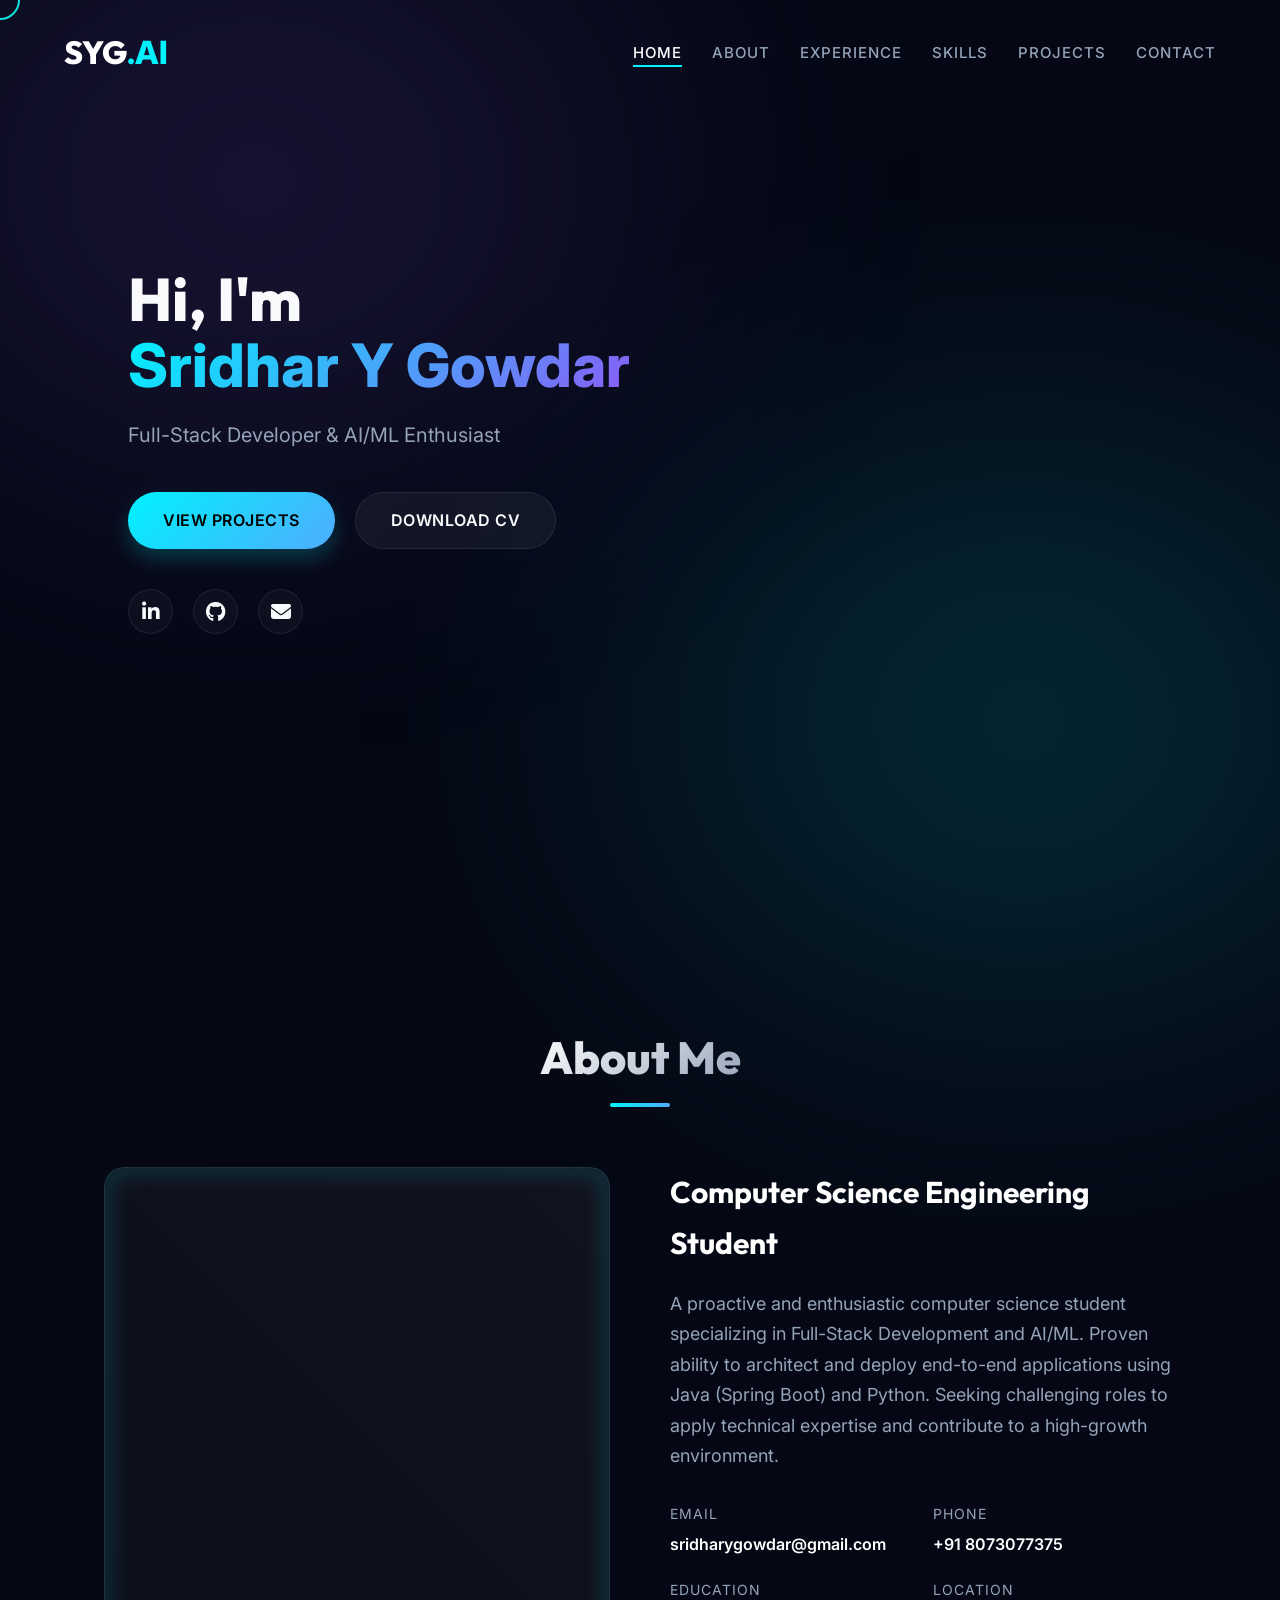
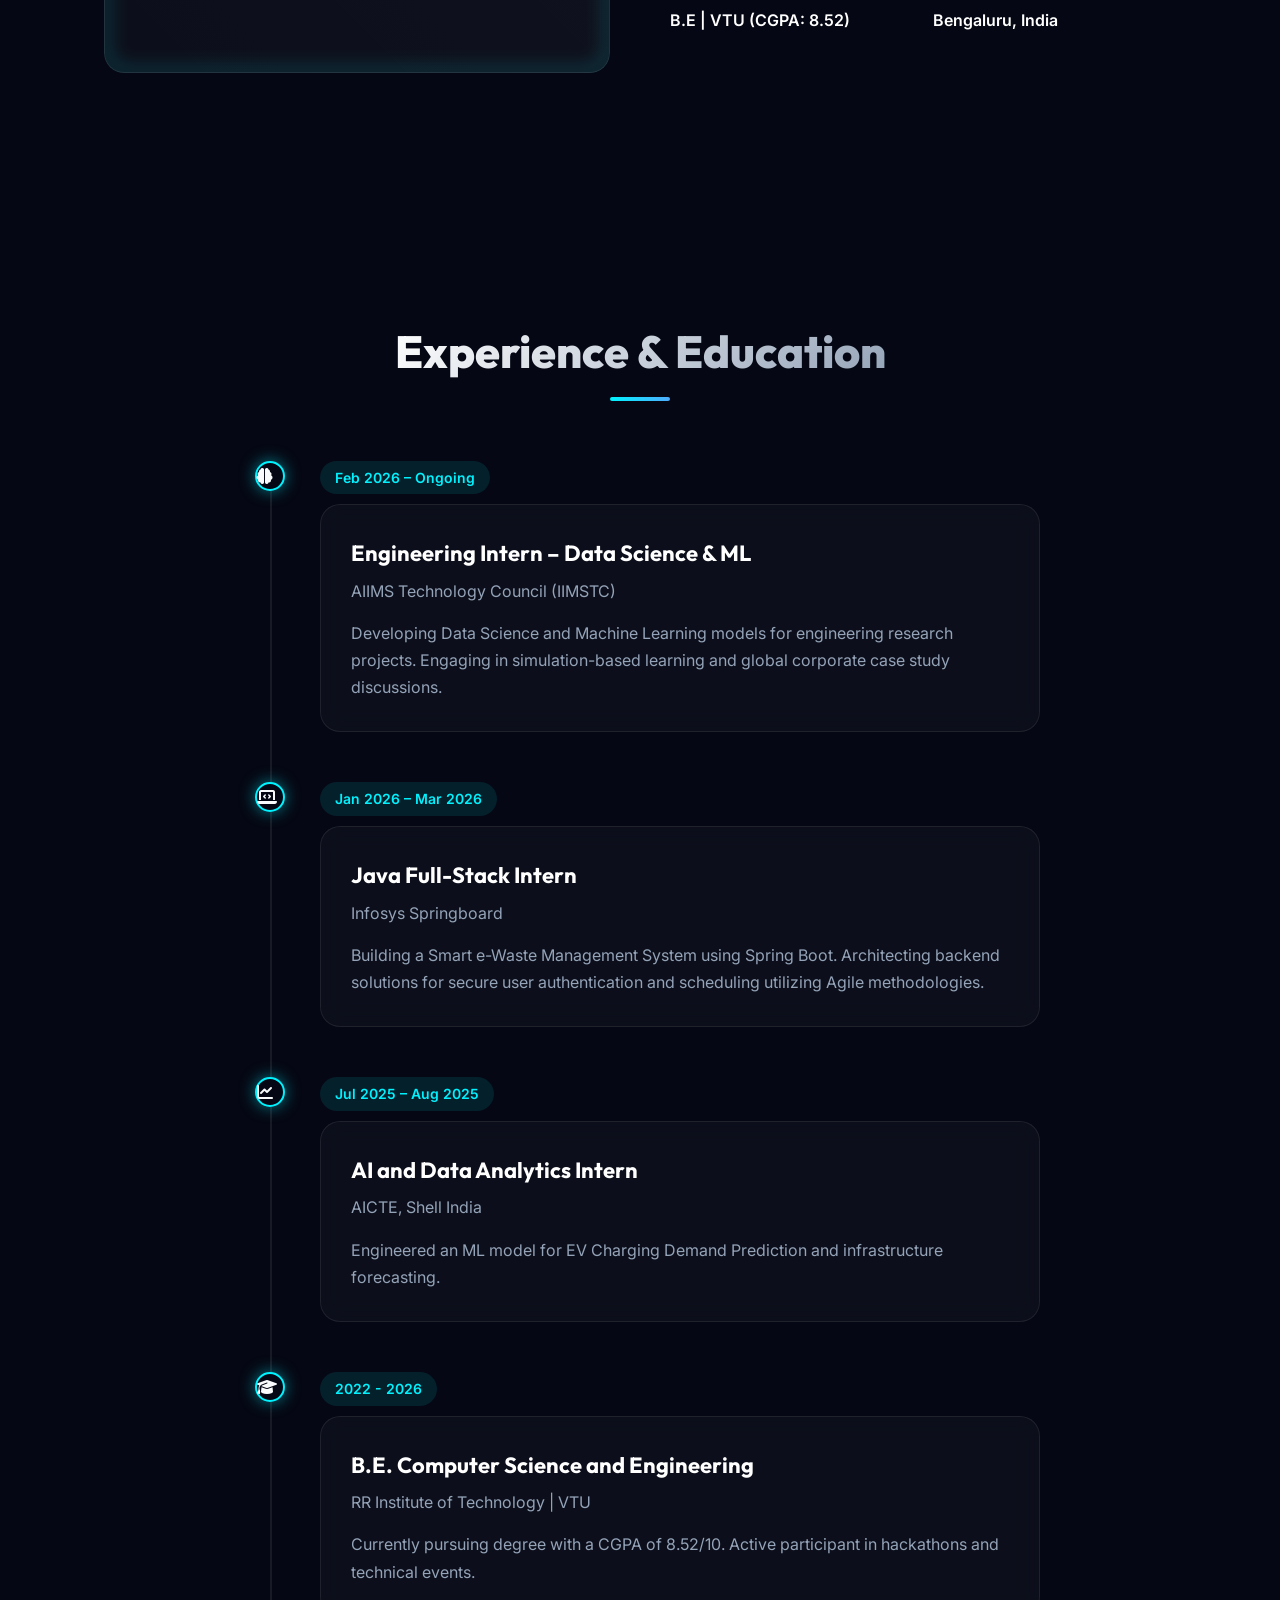
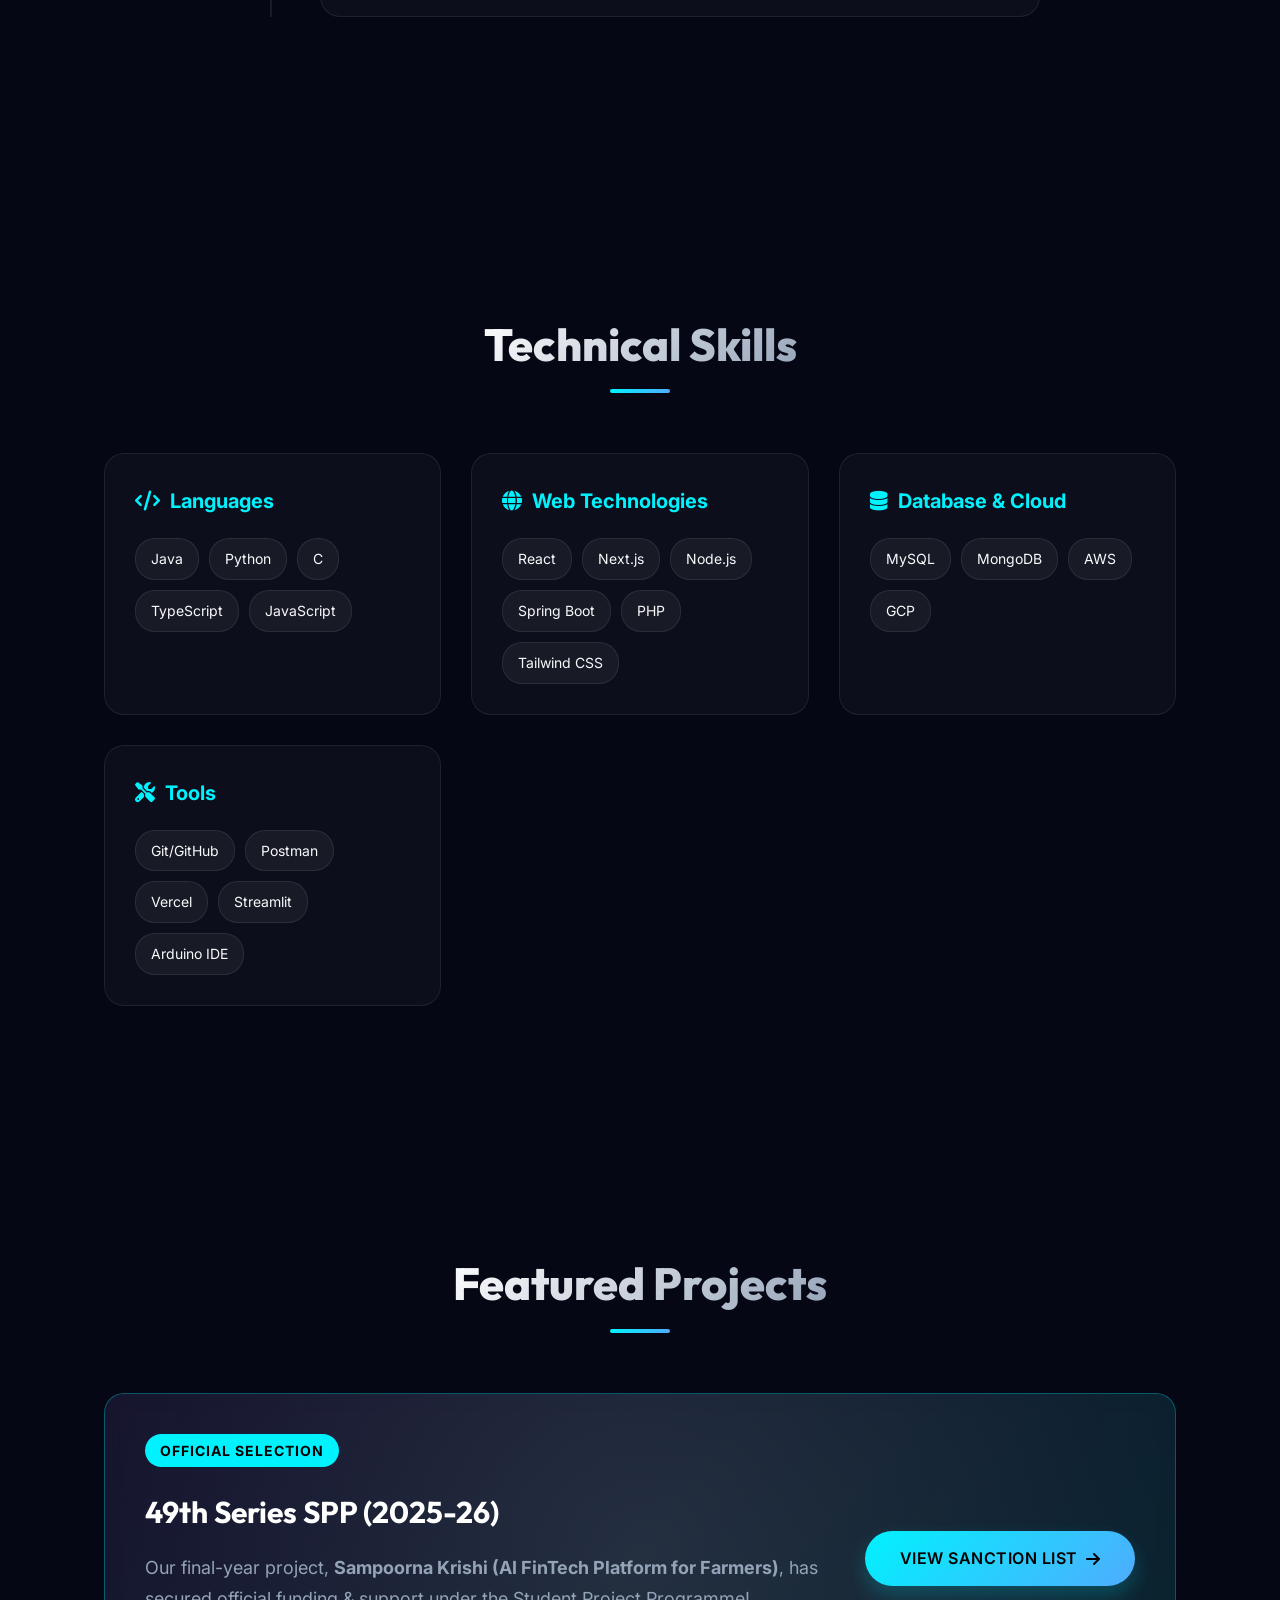
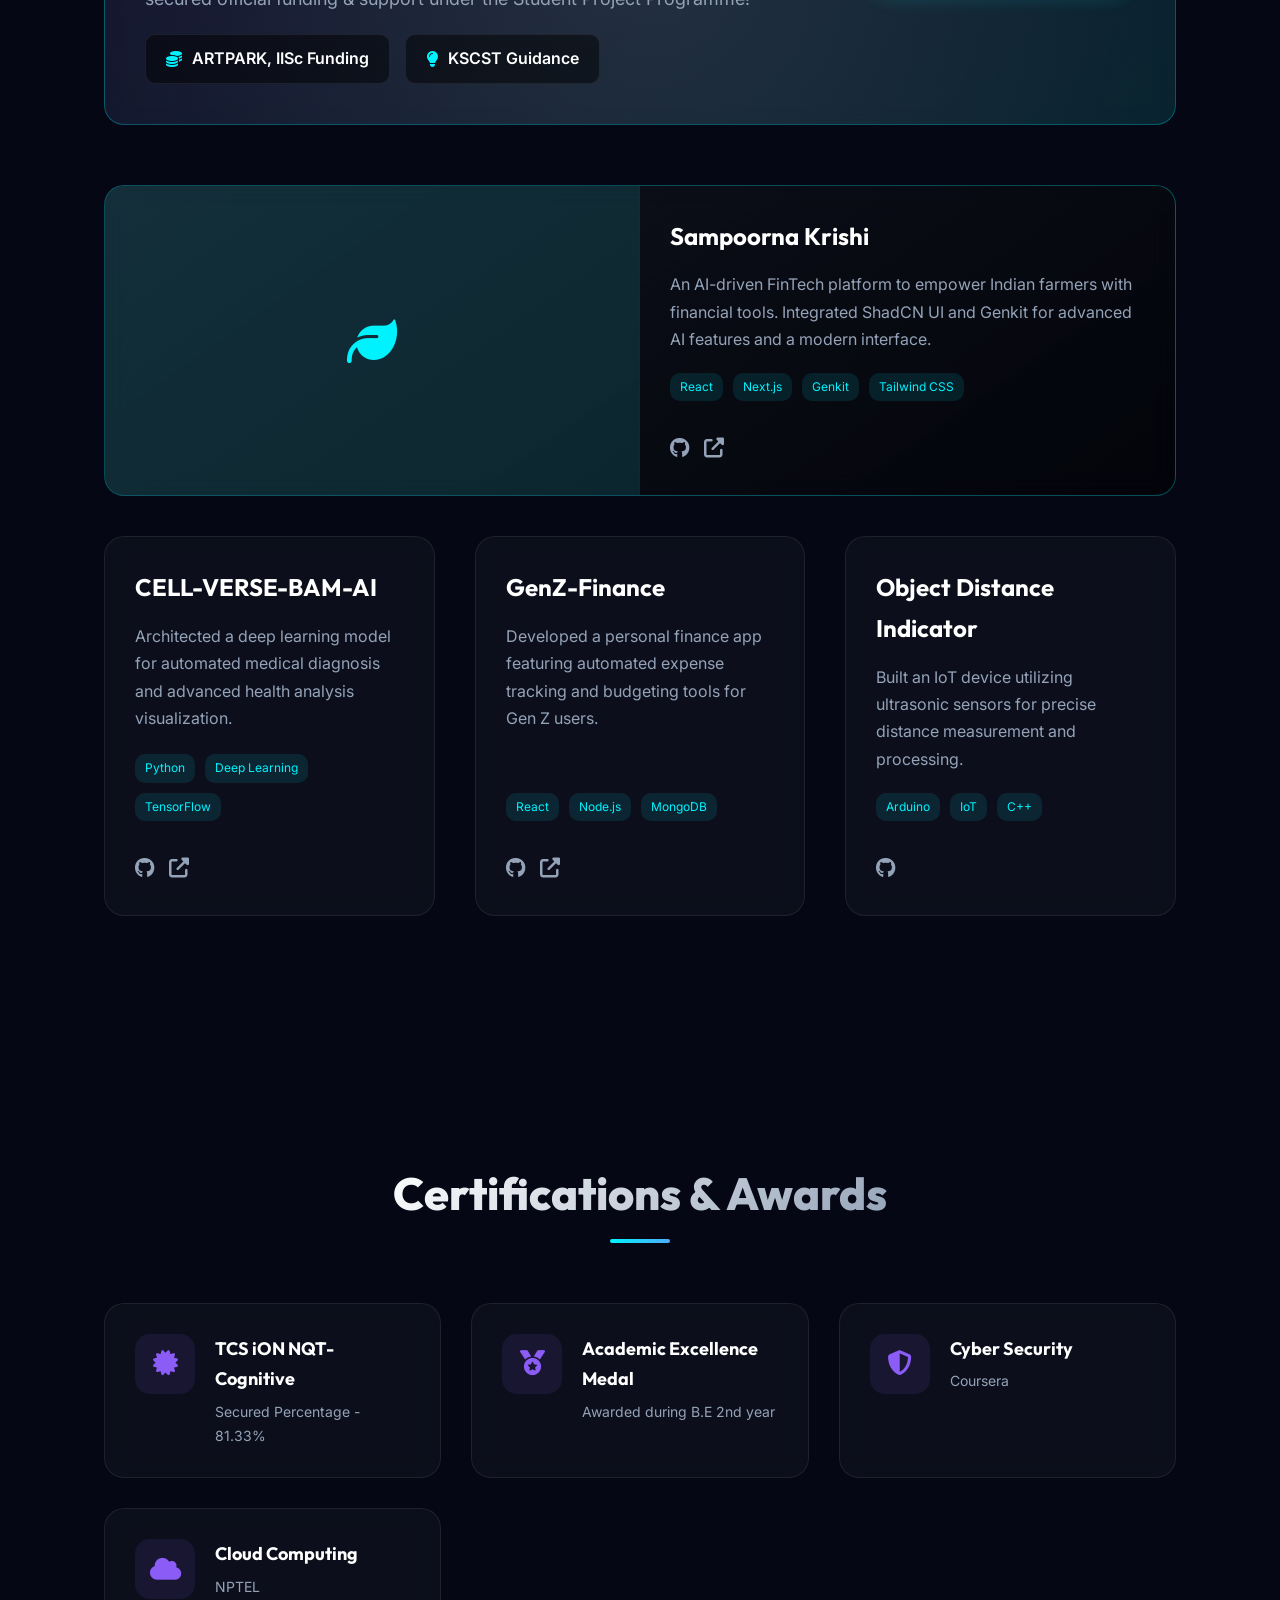
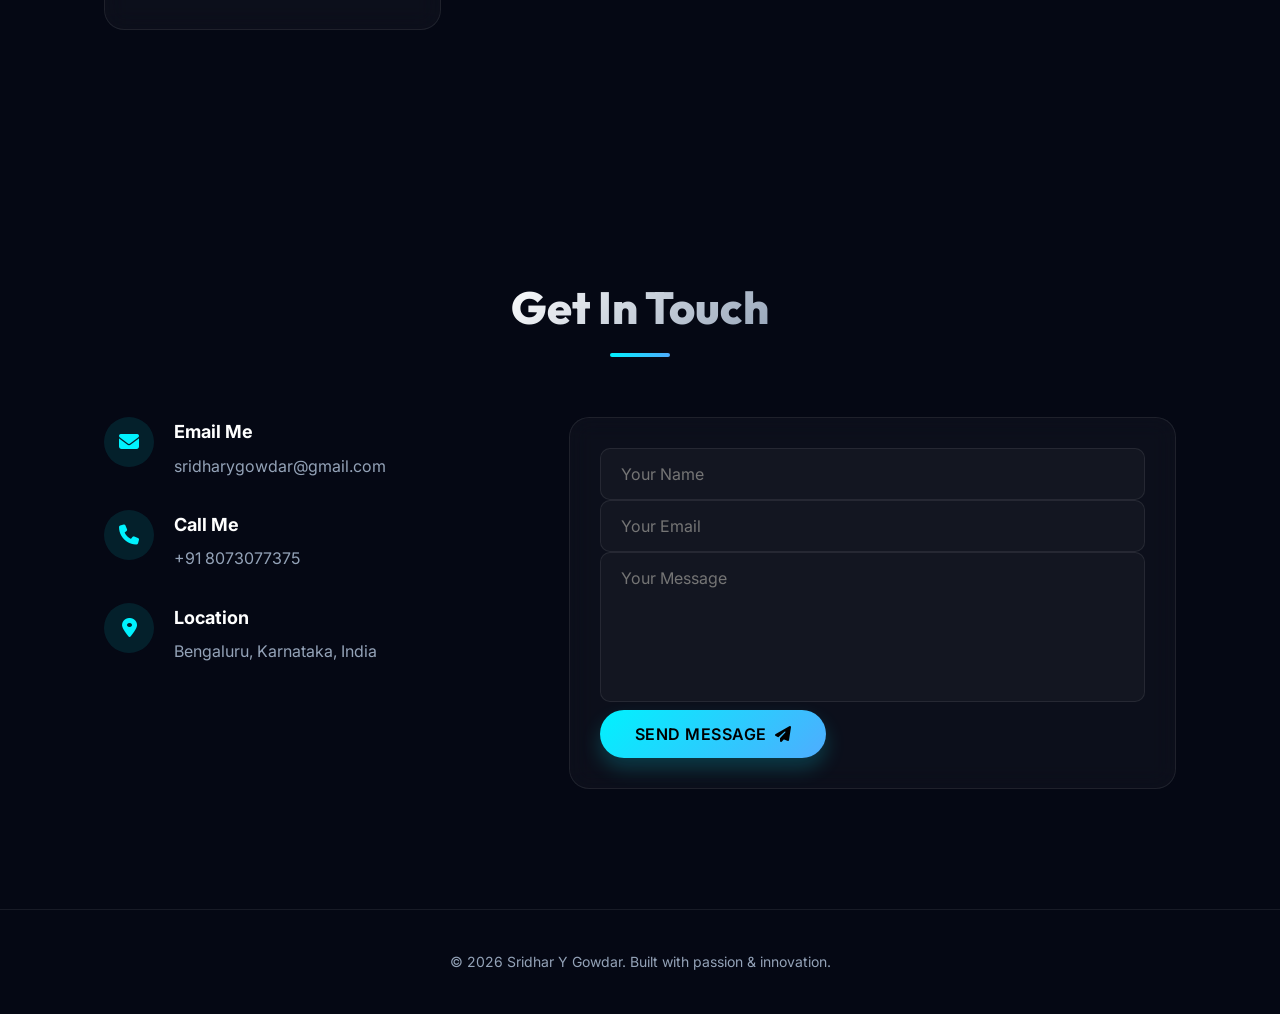
==== index.html @ 1796c084 "feat: complete UI revamp with dark mode and SPP highlights" ====
<!DOCTYPE html>
<html lang="en">
<head>
    <meta charset="UTF-8">
    <meta name="viewport" content="width=device-width, initial-scale=1.0">
    <title>Sridhar Y Gowdar | Portfolio</title>
    <!-- Font Awesome -->
    <link rel="stylesheet" href="https://cdnjs.cloudflare.com/ajax/libs/font-awesome/6.4.0/css/all.min.css">
    <!-- Custom CSS -->
    <link rel="stylesheet" href="css/style.css">
</head>
<body>
    <div class="cursor-follower"></div>

    <!-- Header -->
    <header>
        <div class="logo">
            <h1>SYG<span>.AI</span></h1>
        </div>
        <nav>
            <ul>
                <li><a href="#home" class="active">Home</a></li>
                <li><a href="#about">About</a></li>
                <li><a href="#experience">Experience</a></li>
                <li><a href="#skills">Skills</a></li>
                <li><a href="#projects">Projects</a></li>
                <li><a href="#contact">Contact</a></li>
            </ul>
        </nav>
        <div class="menu-toggle">
            <i class="fas fa-bars"></i>
        </div>
    </header>

    <!-- Hero Section -->
    <section id="home" class="hero">
        <div class="hero-content reveal">
            <h1>Hi, I'm <br><span>Sridhar Y Gowdar</span></h1>
            <p>Full-Stack Developer & AI/ML Enthusiast</p>
            <div class="hero-buttons">
                <a href="#projects" class="btn primary">View Projects</a>
                <a href="SDE.pdf" download class="btn secondary">Download CV</a>
            </div>
            <div class="social-icons">
                <a href="https://www.linkedin.com/in/sridhar-y-gowdar-66a74a276" target="_blank"><i class="fab fa-linkedin-in"></i></a>
                <a href="https://github.com/sridhar-y-g" target="_blank"><i class="fab fa-github"></i></a>
                <a href="mailto:sridharygowdar@gmail.com"><i class="fas fa-envelope"></i></a>
            </div>
        </div>
    </section>

    <!-- About Section -->
    <section id="about" class="about">
        <div class="container">
            <div class="section-header reveal">
                <h2>About Me</h2>
            </div>
            <div class="about-grid reveal">
                <div class="about-img-wrap">
                    <div class="about-img-placeholder"></div>
                </div>
                <div class="about-info">
                    <h3>Computer Science Engineering Student</h3>
                    <p>A proactive and enthusiastic computer science student specializing in Full-Stack Development and AI/ML. Proven ability to architect and deploy end-to-end applications using Java (Spring Boot) and Python. Seeking challenging roles to apply technical expertise and contribute to a high-growth environment.</p>
                    
                    <div class="info-list">
                        <div class="info-item">
                            <span>Email</span>
                            <span>sridharygowdar@gmail.com</span>
                        </div>
                        <div class="info-item">
                            <span>Phone</span>
                            <span>+91 8073077375</span>
                        </div>
                        <div class="info-item">
                            <span>Education</span>
                            <span>B.E | VTU (CGPA: 8.52)</span>
                        </div>
                        <div class="info-item">
                            <span>Location</span>
                            <span>Bengaluru, India</span>
                        </div>
                    </div>
                </div>
            </div>
        </div>
    </section>

    <!-- Experience & Education -->
    <section id="experience" class="bg-alt">
        <div class="container">
            <div class="section-header reveal">
                <h2>Experience & Education</h2>
            </div>
            
            <div class="timeline reveal">
                <!-- Experience 1 -->
                <div class="timeline-item">
                    <div class="timeline-icon"><i class="fas fa-brain"></i></div>
                    <span class="timeline-date">Feb 2026 – Ongoing</span>
                    <div class="timeline-content glass-card">
                        <h3>Engineering Intern – Data Science & ML</h3>
                        <h4>AIIMS Technology Council (IIMSTC)</h4>
                        <p>Developing Data Science and Machine Learning models for engineering research projects. Engaging in simulation-based learning and global corporate case study discussions.</p>
                    </div>
                </div>

                <!-- Experience 2 -->
                <div class="timeline-item">
                    <div class="timeline-icon"><i class="fas fa-laptop-code"></i></div>
                    <span class="timeline-date">Jan 2026 – Mar 2026</span>
                    <div class="timeline-content glass-card">
                        <h3>Java Full-Stack Intern</h3>
                        <h4>Infosys Springboard</h4>
                        <p>Building a Smart e-Waste Management System using Spring Boot. Architecting backend solutions for secure user authentication and scheduling utilizing Agile methodologies.</p>
                    </div>
                </div>

                <!-- Experience 3 -->
                <div class="timeline-item">
                    <div class="timeline-icon"><i class="fas fa-chart-line"></i></div>
                    <span class="timeline-date">Jul 2025 – Aug 2025</span>
                    <div class="timeline-content glass-card">
                        <h3>AI and Data Analytics Intern</h3>
                        <h4>AICTE, Shell India</h4>
                        <p>Engineered an ML model for EV Charging Demand Prediction and infrastructure forecasting.</p>
                    </div>
                </div>
                
                <!-- Education -->
                <div class="timeline-item">
                    <div class="timeline-icon"><i class="fas fa-graduation-cap"></i></div>
                    <span class="timeline-date">2022 - 2026</span>
                    <div class="timeline-content glass-card">
                        <h3>B.E. Computer Science and Engineering</h3>
                        <h4>RR Institute of Technology | VTU</h4>
                        <p>Currently pursuing degree with a CGPA of 8.52/10. Active participant in hackathons and technical events.</p>
                    </div>
                </div>
            </div>
        </div>
    </section>

    <!-- Skills Section -->
    <section id="skills">
        <div class="container">
            <div class="section-header reveal">
                <h2>Technical Skills</h2>
            </div>
            
            <div class="skills-grid reveal">
                <div class="skill-category-card glass-card">
                    <h3><i class="fas fa-code"></i> Languages</h3>
                    <div class="skill-tags">
                        <span class="skill-tag">Java</span>
                        <span class="skill-tag">Python</span>
                        <span class="skill-tag">C</span>
                        <span class="skill-tag">TypeScript</span>
                        <span class="skill-tag">JavaScript</span>
                    </div>
                </div>

                <div class="skill-category-card glass-card">
                    <h3><i class="fas fa-globe"></i> Web Technologies</h3>
                    <div class="skill-tags">
                        <span class="skill-tag">React</span>
                        <span class="skill-tag">Next.js</span>
                        <span class="skill-tag">Node.js</span>
                        <span class="skill-tag">Spring Boot</span>
                        <span class="skill-tag">PHP</span>
                        <span class="skill-tag">Tailwind CSS</span>
                    </div>
                </div>

                <div class="skill-category-card glass-card">
                    <h3><i class="fas fa-database"></i> Database & Cloud</h3>
                    <div class="skill-tags">
                        <span class="skill-tag">MySQL</span>
                        <span class="skill-tag">MongoDB</span>
                        <span class="skill-tag">AWS</span>
                        <span class="skill-tag">GCP</span>
                    </div>
                </div>

                <div class="skill-category-card glass-card">
                    <h3><i class="fas fa-tools"></i> Tools</h3>
                    <div class="skill-tags">
                        <span class="skill-tag">Git/GitHub</span>
                        <span class="skill-tag">Postman</span>
                        <span class="skill-tag">Vercel</span>
                        <span class="skill-tag">Streamlit</span>
                        <span class="skill-tag">Arduino IDE</span>
                    </div>
                </div>
            </div>
        </div>
    </section>

    <!-- Projects Section -->
    <section id="projects">
        <div class="container">
            <div class="section-header reveal">
                <h2>Featured Projects</h2>
            </div>
            
            <!-- SPP HIGHLIGHT -->
            <div class="spp-banner reveal glass-card">
                <div class="spp-content">
                    <span class="spp-badge">Official Selection</span>
                    <h3>49th Series SPP (2025-26)</h3>
                    <p>Our final-year project, <strong>Sampoorna Krishi (AI FinTech Platform for Farmers)</strong>, has secured official funding & support under the Student Project Programme!</p>
                    <div class="funding-tags">
                        <div class="f-tag"><i class="fas fa-coins"></i> ARTPARK, IISc Funding</div>
                        <div class="f-tag"><i class="fas fa-lightbulb"></i> KSCST Guidance</div>
                    </div>
                </div>
                <div class="spp-action">
                    <a href="KSCST_SPP_Project.pdf" target="_blank" class="btn primary">View Sanction List <i class="fas fa-arrow-right" style="margin-left:8px;"></i></a>
                </div>
            </div>
            
            <div class="projects-grid reveal">
                <!-- Featured Top Project: Sampoorna Krishi -->
                <div class="project-card featured glass-card">
                    <div class="project-img">
                        <!-- Placeholder or explicit image -->
                        <div style="width:100%; height:100%; display:flex; align-items:center; justify-content:center; background:rgba(0,242,254,0.1);">
                            <i class="fas fa-leaf" style="font-size: 5rem; color: #00f2fe;"></i>
                        </div>
                    </div>
                    <div class="project-info">
                        <h3>Sampoorna Krishi</h3>
                        <p>An AI-driven FinTech platform to empower Indian farmers with financial tools. Integrated ShadCN UI and Genkit for advanced AI features and a modern interface.</p>
                        <div class="tech-stack">
                            <span>React</span>
                            <span>Next.js</span>
                            <span>Genkit</span>
                            <span>Tailwind CSS</span>
                        </div>
                        <div class="project-links">
                            <a href="https://github.com/sridhar-y-g" target="_blank"><i class="fab fa-github"></i></a>
                            <a href="#"><i class="fas fa-external-link-alt"></i></a>
                        </div>
                    </div>
                </div>

                <!-- Project 2 -->
                <div class="project-card glass-card">
                    <div class="project-info">
                        <h3>CELL-VERSE-BAM-AI</h3>
                        <p>Architected a deep learning model for automated medical diagnosis and advanced health analysis visualization.</p>
                        <div class="tech-stack">
                            <span>Python</span>
                            <span>Deep Learning</span>
                            <span>TensorFlow</span>
                        </div>
                        <div class="project-links">
                            <a href="https://github.com/sridhar-y-g/CELL-VERSE-BAM-AI" target="_blank"><i class="fab fa-github"></i></a>
                            <a href="https://sridhar-y-g.github.io/CELL-VERSE-BAM-AI/" target="_blank"><i class="fas fa-external-link-alt"></i></a>
                        </div>
                    </div>
                </div>

                <!-- Project 3 -->
                <div class="project-card glass-card">
                    <div class="project-info">
                        <h3>GenZ-Finance</h3>
                        <p>Developed a personal finance app featuring automated expense tracking and budgeting tools for Gen Z users.</p>
                        <div class="tech-stack">
                            <span>React</span>
                            <span>Node.js</span>
                            <span>MongoDB</span>
                        </div>
                        <div class="project-links">
                            <a href="https://github.com/sridhar-y-g/GenZ-finance" target="_blank"><i class="fab fa-github"></i></a>
                            <a href="https://sridhar-y-g.github.io/GenZ-finance/" target="_blank"><i class="fas fa-external-link-alt"></i></a>
                        </div>
                    </div>
                </div>

                <!-- Project 4 -->
                <div class="project-card glass-card">
                    <div class="project-info">
                        <h3>Object Distance Indicator</h3>
                        <p>Built an IoT device utilizing ultrasonic sensors for precise distance measurement and processing.</p>
                        <div class="tech-stack">
                            <span>Arduino</span>
                            <span>IoT</span>
                            <span>C++</span>
                        </div>
                        <div class="project-links">
                            <a href="#"><i class="fab fa-github"></i></a>
                        </div>
                    </div>
                </div>
            </div>
        </div>
    </section>

    <!-- Certifications & Awards Section -->
    <section id="certifications" class="bg-alt">
        <div class="container">
            <div class="section-header reveal">
                <h2>Certifications & Awards</h2>
            </div>
            
            <div class="certs-grid reveal">
                <div class="cert-card glass-card">
                    <div class="cert-icon"><i class="fas fa-certificate"></i></div>
                    <div class="cert-info">
                        <h3>TCS iON NQT-Cognitive</h3>
                        <p>Secured Percentage - 81.33%</p>
                    </div>
                </div>
                
                <div class="cert-card glass-card">
                    <div class="cert-icon"><i class="fas fa-medal"></i></div>
                    <div class="cert-info">
                        <h3>Academic Excellence Medal</h3>
                        <p>Awarded during B.E 2nd year</p>
                    </div>
                </div>
                
                <div class="cert-card glass-card">
                    <div class="cert-icon"><i class="fas fa-shield-alt"></i></div>
                    <div class="cert-info">
                        <h3>Cyber Security</h3>
                        <p>Coursera</p>
                    </div>
                </div>
                
                <div class="cert-card glass-card">
                    <div class="cert-icon"><i class="fas fa-cloud"></i></div>
                    <div class="cert-info">
                        <h3>Cloud Computing</h3>
                        <p>NPTEL</p>
                    </div>
                </div>
            </div>
        </div>
    </section>

    <!-- Contact Section -->
    <section id="contact">
        <div class="container">
            <div class="section-header reveal">
                <h2>Get In Touch</h2>
            </div>
            
            <div class="contact-grid reveal">
                <div class="contact-info">
                    <div class="contact-item">
                        <div class="contact-icon"><i class="fas fa-envelope"></i></div>
                        <div class="contact-text">
                            <h3>Email Me</h3>
                            <p>sridharygowdar@gmail.com</p>
                        </div>
                    </div>
                    <div class="contact-item">
                        <div class="contact-icon"><i class="fas fa-phone"></i></div>
                        <div class="contact-text">
                            <h3>Call Me</h3>
                            <p>+91 8073077375</p>
                        </div>
                    </div>
                    <div class="contact-item">
                        <div class="contact-icon"><i class="fas fa-map-marker-alt"></i></div>
                        <div class="contact-text">
                            <h3>Location</h3>
                            <p>Bengaluru, Karnataka, India</p>
                        </div>
                    </div>
                </div>
                
                <div class="contact-form glass-card">
                    <form id="contactForm">
                        <div class="form-group">
                            <input type="text" name="name" placeholder="Your Name" required>
                        </div>
                        <div class="form-group">
                            <input type="email" name="email" placeholder="Your Email" required>
                        </div>
                        <div class="form-group">
                            <textarea name="message" placeholder="Your Message" required></textarea>
                        </div>
                        <button type="submit" class="btn primary">Send Message <i class="fas fa-paper-plane" style="margin-left:8px;"></i></button>
                    </form>
                </div>
            </div>
        </div>
    </section>

    <!-- Footer -->
    <footer>
        <div class="container">
            <p>&copy; 2026 Sridhar Y Gowdar. Built with passion & innovation.</p>
        </div>
    </footer>

    <!-- Scripts -->
    <script src="js/script.js"></script>
</body>
</html>
---- css/style.css ----
@import url('https://fonts.googleapis.com/css2?family=Inter:wght@300;400;500;600;700;800&family=Outfit:wght@400;600;800&display=swap');

:root {
    --bg-color: #050814;
    --card-bg: rgba(255, 255, 255, 0.03);
    --primary-color: #00f2fe;
    --secondary-color: #4facfe;
    --accent: #8b5cf6;
    --text-primary: #f8fafc;
    --text-muted: #94a3b8;
    --glass-border: rgba(255, 255, 255, 0.08);
    --glass-hover: rgba(255, 255, 255, 0.08);
    --transition: all 0.4s cubic-bezier(0.4, 0, 0.2, 1);
}

* {
    margin: 0; padding: 0;
    box-sizing: border-box;
    font-family: 'Inter', sans-serif;
}

html {
    scroll-behavior: smooth;
    font-size: 62.5%; /* 1rem = 10px */
}

body {
    background-color: var(--bg-color);
    color: var(--text-primary);
    line-height: 1.7;
    font-size: 1.6rem;
    overflow-x: hidden;
    position: relative;
}

/* Background Glowing Orbs */
body::before, body::after {
    content: ''; position: fixed;
    width: 60vw; height: 60vh;
    border-radius: 50%;
    filter: blur(150px);
    z-index: -1;
    opacity: 0.15;
    animation: floatOrb 20s infinite alternate linear;
}
body::before {
    top: -10%; left: -10%;
    background: var(--accent);
}
body::after {
    bottom: -10%; right: -10%;
    background: var(--primary-color);
    animation-delay: -10s;
}

@keyframes floatOrb {
    0% { transform: translate(0, 0) scale(1); }
    100% { transform: translate(5%, 10%) scale(1.1); }
}

a { text-decoration: none; color: inherit; }
ul { list-style: none; }
img { max-width: 100%; height: auto; display: block; }
section { padding: 12rem 0; position: relative; }

/* Section Headers */
.section-header {
    text-align: center; margin-bottom: 7rem;
}
.section-header h2 {
    font-family: 'Outfit', sans-serif;
    font-size: 4.5rem;
    font-weight: 800;
    background: linear-gradient(135deg, #fff, #94a3b8);
    -webkit-background-clip: text;
    -webkit-text-fill-color: transparent;
    display: inline-block;
    position: relative;
}
.section-header h2::after {
    content: ''; position: absolute;
    bottom: -10px; left: 50%;
    transform: translateX(-50%);
    width: 60px; height: 4px;
    background: linear-gradient(90deg, var(--primary-color), var(--secondary-color));
    border-radius: 4px;
}

/* Buttons */
.btn {
    display: inline-flex; align-items: center; justify-content: center;
    padding: 1.4rem 3.5rem;
    border-radius: 5rem; font-weight: 600;
    font-size: 1.6rem; letter-spacing: 0.5px;
    transition: var(--transition);
    cursor: pointer; position: relative; overflow: hidden;
    z-index: 1; text-transform: uppercase;
}
.btn.primary {
    background: linear-gradient(135deg, var(--primary-color), var(--secondary-color));
    color: #000; box-shadow: 0 10px 20px rgba(0, 242, 254, 0.2);
    border: none;
}
.btn.primary:hover {
    transform: translateY(-3px) scale(1.02);
    box-shadow: 0 15px 30px rgba(0, 242, 254, 0.4);
}
.btn.secondary {
    background: rgba(255,255,255,0.05); color: var(--text-primary);
    border: 1px solid var(--glass-border);
    backdrop-filter: blur(10px);
}
.btn.secondary:hover {
    background: rgba(255,255,255,0.1);
    transform: translateY(-3px); border-color: var(--primary-color);
    box-shadow: 0 10px 20px rgba(0, 0, 0, 0.3);
}

/* Header */
header {
    position: fixed; top: 0; left: 0; width: 100%;
    padding: 2.5rem 5%; display: flex;
    justify-content: space-between; align-items: center;
    z-index: 1000; transition: var(--transition);
    background: transparent;
}
header.sticky {
    padding: 1.5rem 5%;
    background: rgba(5, 8, 20, 0.85); backdrop-filter: blur(15px);
    border-bottom: 1px solid var(--glass-border);
}
.logo h1 { font-family: 'Outfit', sans-serif; font-size: 3.2rem; font-weight: 800; color: #fff; }
.logo h1 span { color: var(--primary-color); }
nav ul { display: flex; gap: 3rem; }
nav ul li a {
    font-size: 1.5rem; font-weight: 500; color: var(--text-muted);
    transition: var(--transition); position: relative;
    text-transform: uppercase; letter-spacing: 1px;
}
nav ul li a:hover, nav ul li a.active { color: #fff; }
nav ul li a::after {
    content: ''; position: absolute; bottom: -5px; left: 0;
    width: 0; height: 2px;
    background: var(--primary-color); transition: var(--transition);
}
nav ul li a:hover::after, nav ul li a.active::after { width: 100%; }

/* Custom Cursor */
.cursor-follower {
    position: fixed; width: 40px; height: 40px;
    border: 2px solid var(--primary-color); border-radius: 50%;
    pointer-events: none; transform: translate(-50%, -50%);
    transition: width 0.3s, height 0.3s, background-color 0.3s;
    z-index: 9999; mix-blend-mode: difference; display: none;
}
.cursor-follower.expand {
    width: 80px; height: 80px; background-color: #fff; border: none;
}
@media (min-width: 768px) { .cursor-follower { display: block; } }

/* Hero Section */
.hero {
    height: 100vh; display: flex; align-items: center; padding: 0 10%;
    position: relative;
}
.hero-content { max-width: 70rem; z-index: 2; }
.hero-content h1 {
    font-family: 'Outfit', sans-serif; font-size: 6rem; font-weight: 800;
    line-height: 1.1; margin-bottom: 2rem;
}
.hero-content h1 span {
    background: linear-gradient(135deg, var(--primary-color), var(--accent));
    -webkit-background-clip: text; -webkit-text-fill-color: transparent;
}
.hero-content p { font-size: 2rem; color: var(--text-muted); margin-bottom: 4rem; max-width: 60rem;}
.hero-buttons { display: flex; gap: 2rem; margin-bottom: 4rem; }
.social-icons { display: flex; gap: 2rem; }
.social-icons a {
    width: 4.5rem; height: 4.5rem; border-radius: 50%;
    display: flex; align-items: center; justify-content: center;
    background: var(--card-bg); border: 1px solid var(--glass-border);
    color: var(--text-primary); font-size: 2rem; transition: var(--transition);
    backdrop-filter: blur(5px);
}
.social-icons a:hover {
    background: var(--primary-color); color: #000;
    transform: translateY(-5px); box-shadow: 0 10px 20px rgba(0, 242, 254, 0.3); border-color: transparent;
}

/* Glassmorphism Cards */
.glass-card {
    background: var(--card-bg); backdrop-filter: blur(12px);
    border: 1px solid var(--glass-border); border-radius: 2rem;
    padding: 3rem; transition: var(--transition);
    position: relative; overflow: hidden;
}
.glass-card::before {
    content: ''; position: absolute; top: 0; left: -100%;
    width: 50%; height: 100%;
    background: linear-gradient(90deg, transparent, rgba(255,255,255,0.05), transparent);
    transition: 0.5s; skewX(-25deg);
}
.glass-card:hover {
    transform: translateY(-10px); border-color: rgba(0, 242, 254, 0.5);
    box-shadow: 0 20px 40px rgba(0, 0, 0, 0.4), 0 0 20px rgba(0, 242, 254, 0.1);
}
.glass-card:hover::before { left: 200%; }

/* Container */
.container { max-width: 120rem; margin: 0 auto; padding: 0 5%; }

/* About Section */
.about { position: relative; }
.about-grid { display: grid; grid-template-columns: 1fr 1fr; gap: 6rem; align-items: center; }
.about-img-wrap { position: relative; aspect-ratio: 1; border-radius: 2rem; overflow: hidden; display: flex; align-items: center; justify-content: center;}
.about-img-wrap::after {
    content: ''; position: absolute; inset: 0; border: 2px solid var(--primary-color); border-radius: 2rem; filter: blur(10px); z-index: -1;
}
.about-img-placeholder { width: 100%; height: 100%; background: linear-gradient(45deg, var(--card-bg), rgba(255,255,255,0.05)); border-radius: 2rem; border: 1px solid var(--glass-border); }
.about-info h3 { font-family: 'Outfit', sans-serif; font-size: 3rem; margin-bottom: 2rem; color: #fff;}
.about-info p { color: var(--text-muted); margin-bottom: 3rem; font-size: 1.8rem; }
.info-list { display: grid; grid-template-columns: 1fr 1fr; gap: 2rem; margin-bottom: 4rem; }
.info-item span:first-child { display: block; font-size: 1.4rem; color: var(--text-muted); text-transform: uppercase; letter-spacing: 1px; margin-bottom: 0.5rem;}
.info-item span:last-child { font-weight: 600; color: #fff; font-size: 1.6rem; }

/* Experience & Education Timelines */
.timeline { position: relative; max-width: 80rem; margin: 0 auto; }
.timeline::before { content: ''; position: absolute; top: 0; left: 30px; width: 2px; height: 100%; background: var(--glass-border); }
.timeline-item { position: relative; margin-bottom: 5rem; padding-left: 80px; }
.timeline-icon {
    position: absolute; top: 0; left: 15px; width: 30px; height: 30px;
    background: var(--bg-color); border: 2px solid var(--primary-color);
    border-radius: 50%; z-index: 1; box-shadow: 0 0 15px rgba(0, 242, 254, 0.5);
}
.timeline-date { font-size: 1.4rem; color: var(--primary-color); font-weight: 600; margin-bottom: 1rem; display: inline-block; padding: 0.5rem 1.5rem; background: rgba(0, 242, 254, 0.1); border-radius: 2rem;}
.timeline-content h3 { font-size: 2.2rem; color: #fff; margin-bottom: 0.5rem; font-family: 'Outfit', sans-serif;}
.timeline-content h4 { font-size: 1.6rem; color: var(--text-muted); font-weight: 400; margin-bottom: 1.5rem; }
.timeline-content p { color: var(--text-muted); }
.timeline-content ul { list-style: disc; margin-left: 2rem; color: var(--text-muted); }

/* Skills Section */
.skills-grid { display: grid; grid-template-columns: repeat(auto-fit, minmax(250px, 1fr)); gap: 3rem; }
.skill-category-card { padding: 3rem; text-align: left; }
.skill-category-card h3 { font-size: 2rem; color: var(--primary-color); margin-bottom: 2rem; display: flex; align-items: center; gap: 1rem; }
.skill-tags { display: flex; flex-wrap: wrap; gap: 1rem; }
.skill-tag { background: rgba(255,255,255,0.05); border: 1px solid var(--glass-border); padding: 0.8rem 1.5rem; border-radius: 2rem; font-size: 1.4rem; transition: var(--transition); }
.skill-tag:hover { background: var(--primary-color); color: #000; border-color: var(--primary-color); transform: translateY(-3px); }

/* SPP Highlight Banner */
.spp-banner {
    background: linear-gradient(135deg, rgba(139, 92, 246, 0.1), rgba(0, 242, 254, 0.1));
    border: 1px solid rgba(0, 242, 254, 0.3);
    border-radius: 2rem; padding: 4rem; margin-bottom: 6rem;
    position: relative; overflow: hidden; display: flex; align-items: center; gap: 4rem;
}
.spp-banner::before {
    content: ''; position: absolute; top: -50%; left: -50%; width: 200%; height: 200%;
    background: radial-gradient(circle, rgba(255,255,255,0.1) 0%, transparent 60%);
    animation: rotate 20s linear infinite; z-index: 0; pointer-events: none;
}
.spp-content { position: relative; z-index: 1; flex: 1; }
.spp-badge { display: inline-block; background: var(--primary-color); color: #000; font-weight: 700; padding: 0.5rem 1.5rem; border-radius: 2rem; margin-bottom: 2rem; font-size: 1.4rem; text-transform: uppercase; letter-spacing: 1px;}
.spp-content h3 { font-size: 3rem; font-family: 'Outfit', sans-serif; color: #fff; margin-bottom: 1.5rem; }
.spp-content p { font-size: 1.8rem; color: var(--text-muted); margin-bottom: 2rem; }
.funding-tags { display: flex; gap: 1.5rem; flex-wrap: wrap; }
.f-tag { background: rgba(0,0,0,0.5); padding: 1rem 2rem; border-radius: 1rem; border: 1px solid var(--glass-border); display: flex; align-items: center; gap: 1rem; font-weight: 600; color: #fff;}
.f-tag i { color: var(--primary-color); }
@keyframes rotate { 100% { transform: rotate(360deg); } }
.spp-action { position: relative; z-index: 1; }

/* Projects Grid */
.projects-grid { display: grid; grid-template-columns: repeat(auto-fit, minmax(320px, 1fr)); gap: 4rem; }
.project-card { padding: 0; display: flex; flex-direction: column; overflow: hidden; }
.project-img { height: 200px; background: rgba(255,255,255,0.02); display: flex; align-items: center; justify-content: center; position: relative; border-bottom: 1px solid var(--glass-border); overflow: hidden; }
.project-img img { width: 100%; height: 100%; object-fit: cover; opacity: 0.7; transition: var(--transition); }
.project-card:hover .project-img img { opacity: 1; transform: scale(1.05); }
.project-info { padding: 3rem; flex: 1; display: flex; flex-direction: column; }
.project-info h3 { font-size: 2.4rem; font-family: 'Outfit', sans-serif; color: #fff; margin-bottom: 1.5rem; }
.project-info p { color: var(--text-muted); margin-bottom: 2rem; flex: 1; }
.tech-stack { display: flex; flex-wrap: wrap; gap: 1rem; margin-bottom: 3rem; }
.tech-stack span { font-size: 1.2rem; color: var(--primary-color); background: rgba(0, 242, 254, 0.1); padding: 0.4rem 1rem; border-radius: 1rem; }
.project-links { display: flex; gap: 1.5rem; mt-auto; }
.project-links a { font-size: 2rem; color: var(--text-muted); transition: var(--transition); }
.project-links a:hover { color: var(--primary-color); transform: translateY(-3px); }

/* Highlighted Project (Sampoorna Krishi) */
.project-card.featured { grid-column: 1 / -1; display: grid; grid-template-columns: 1fr 1fr; gap: 0; background: linear-gradient(145deg, rgba(255,255,255,0.05), rgba(0,0,0,0.5)); border: 1px solid rgba(0, 242, 254, 0.3); }
.project-card.featured .project-img { height: 100%; border-bottom: none; border-right: 1px solid var(--glass-border); }

/* Certifications & Awards */
.certs-grid { display: grid; grid-template-columns: repeat(auto-fit, minmax(250px, 1fr)); gap: 3rem; }
.cert-card { display: flex; align-items: flex-start; gap: 2rem; }
.cert-icon { width: 60px; height: 60px; background: rgba(139, 92, 246, 0.1); border-radius: 1.5rem; display: flex; align-items: center; justify-content: center; font-size: 2.5rem; color: var(--accent); flex-shrink: 0; }
.cert-info h3 { font-size: 1.8rem; color: #fff; margin-bottom: 0.5rem; font-family: 'Outfit', sans-serif;}
.cert-info p { color: var(--text-muted); font-size: 1.4rem; }

/* Contact Section */
.contact-grid { display: grid; grid-template-columns: 1fr 1.5fr; gap: 6rem; }
.contact-info .contact-item { display: flex; align-items: flex-start; gap: 2rem; margin-bottom: 3rem; }
.contact-icon { width: 50px; height: 50px; background: rgba(0, 242, 254, 0.1); border-radius: 50%; display: flex; align-items: center; justify-content: center; font-size: 2rem; color: var(--primary-color); }
.contact-text h3 { font-size: 1.8rem; color: #fff; margin-bottom: 0.5rem; }
.contact-text p { color: var(--text-muted); font-size: 1.6rem; }
.contact-form { display: flex; flex-direction: column; gap: 2rem; }
.form-group { position: relative; }
.form-group input, .form-group textarea { width: 100%; padding: 1.5rem 2rem; background: rgba(255,255,255,0.03); border: 1px solid var(--glass-border); border-radius: 1rem; color: #fff; font-size: 1.6rem; outline: none; transition: var(--transition); }
.form-group textarea { height: 15rem; resize: none; }
.form-group input:focus, .form-group textarea:focus { border-color: var(--primary-color); box-shadow: 0 0 15px rgba(0, 242, 254, 0.1); background: rgba(255,255,255,0.05);}

/* Footer */
footer { padding: 4rem 0; border-top: 1px solid var(--glass-border); text-align: center; }
footer p { color: var(--text-muted); font-size: 1.4rem; }

/* Scroll Animations */
.reveal { opacity: 0; transform: translateY(40px); transition: 0.8s cubic-bezier(0.5, 0, 0, 1); }
.reveal.active { opacity: 1; transform: translateY(0); }

/* Mobile Menu Toggle */
.menu-toggle { display: none; font-size: 2.5rem; color: #fff; cursor: pointer; }

/* Responsive Design */
@media (max-width: 991px) {
    html { font-size: 55%; }
    .hero-content h1 { font-size: 5rem; }
    .about-grid, .contact-grid { grid-template-columns: 1fr; }
    .project-card.featured { grid-template-columns: 1fr; }
    .project-card.featured .project-img { height: 250px; border-right: none; border-bottom: 1px solid var(--glass-border); }
    .spp-banner { flex-direction: column; text-align: center; gap: 3rem; }
    .funding-tags { justify-content: center; }
}

@media (max-width: 768px) {
    .menu-toggle { display: block; }
    nav ul {
        position: fixed; top: 0; right: -100%; width: 70vw; height: 100vh;
        background: rgba(5, 8, 20, 0.95); backdrop-filter: blur(20px);
        flex-direction: column; justify-content: center; align-items: center;
        transition: var(--transition); border-left: 1px solid var(--glass-border);
    }
    nav ul.active { right: 0; }
    .timeline::before { left: 15px; }
    .timeline-icon { left: 0; }
    .timeline-item { padding-left: 50px; }
}
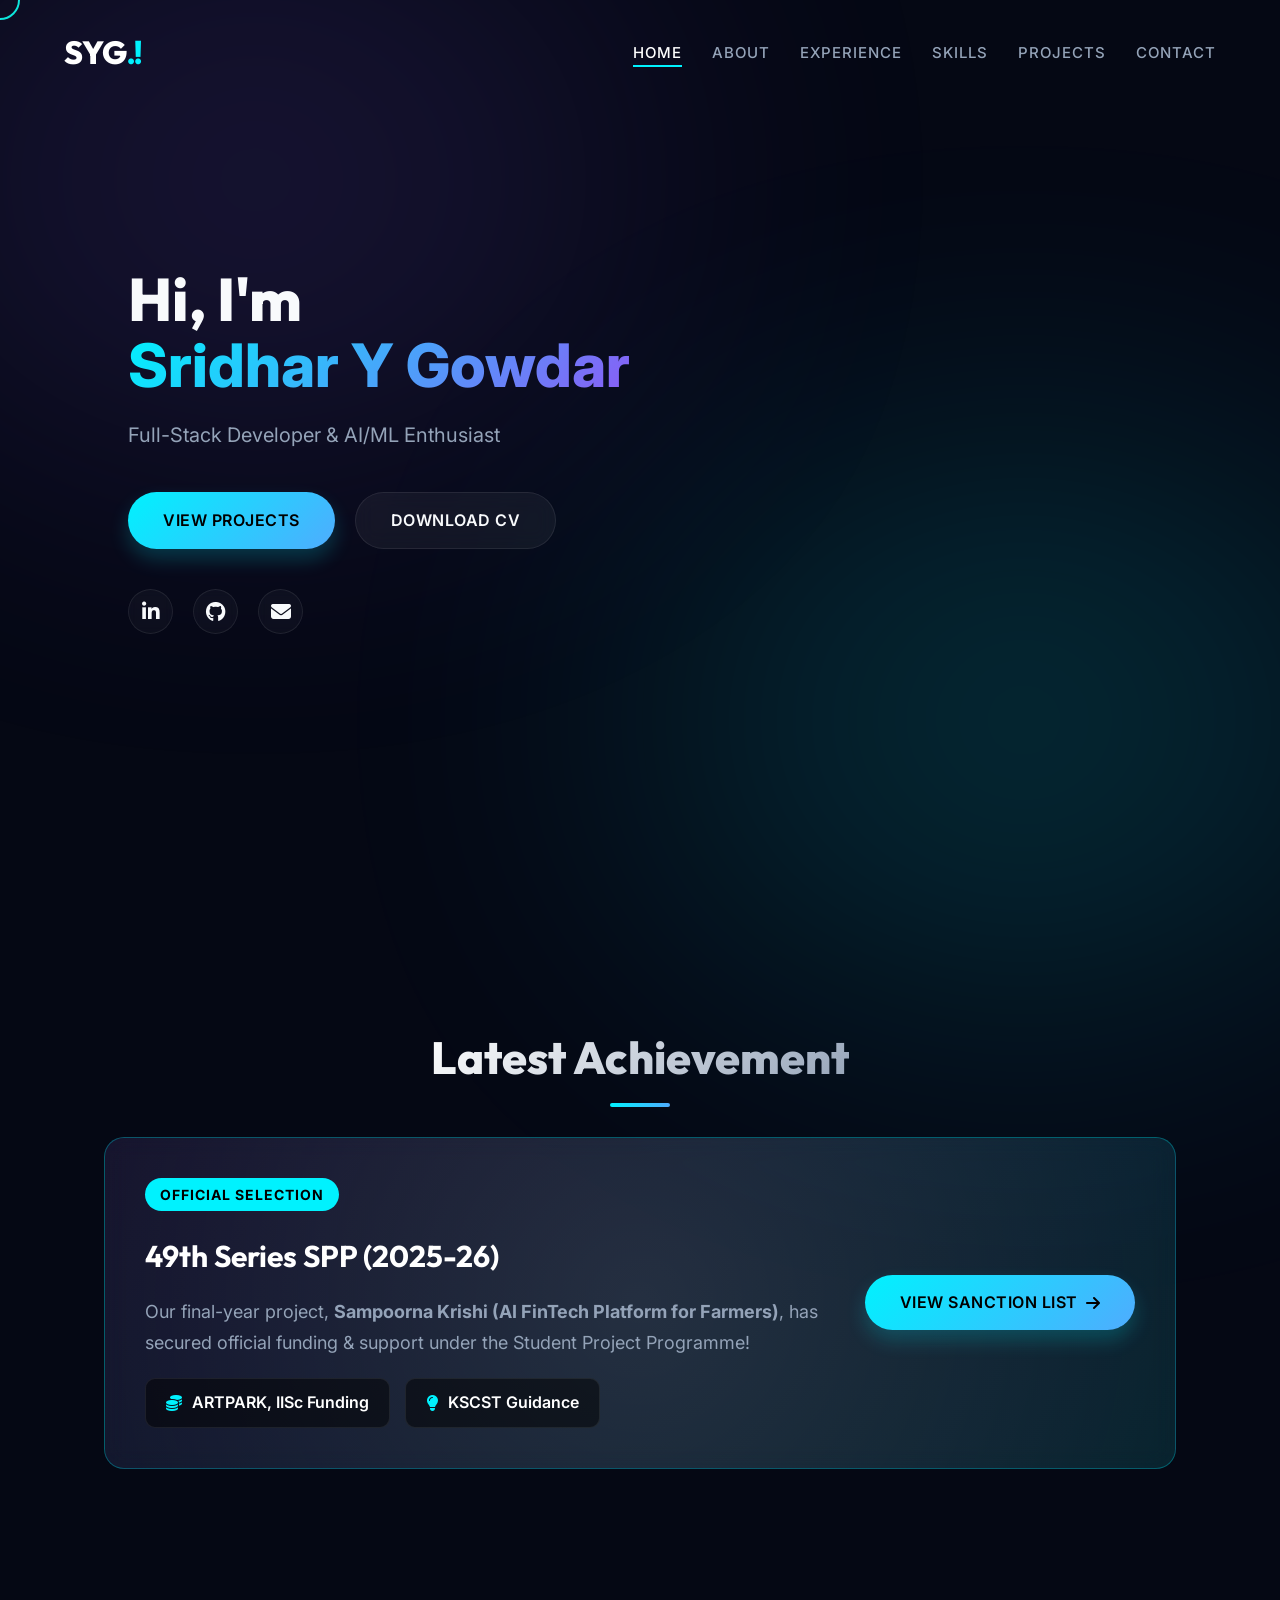
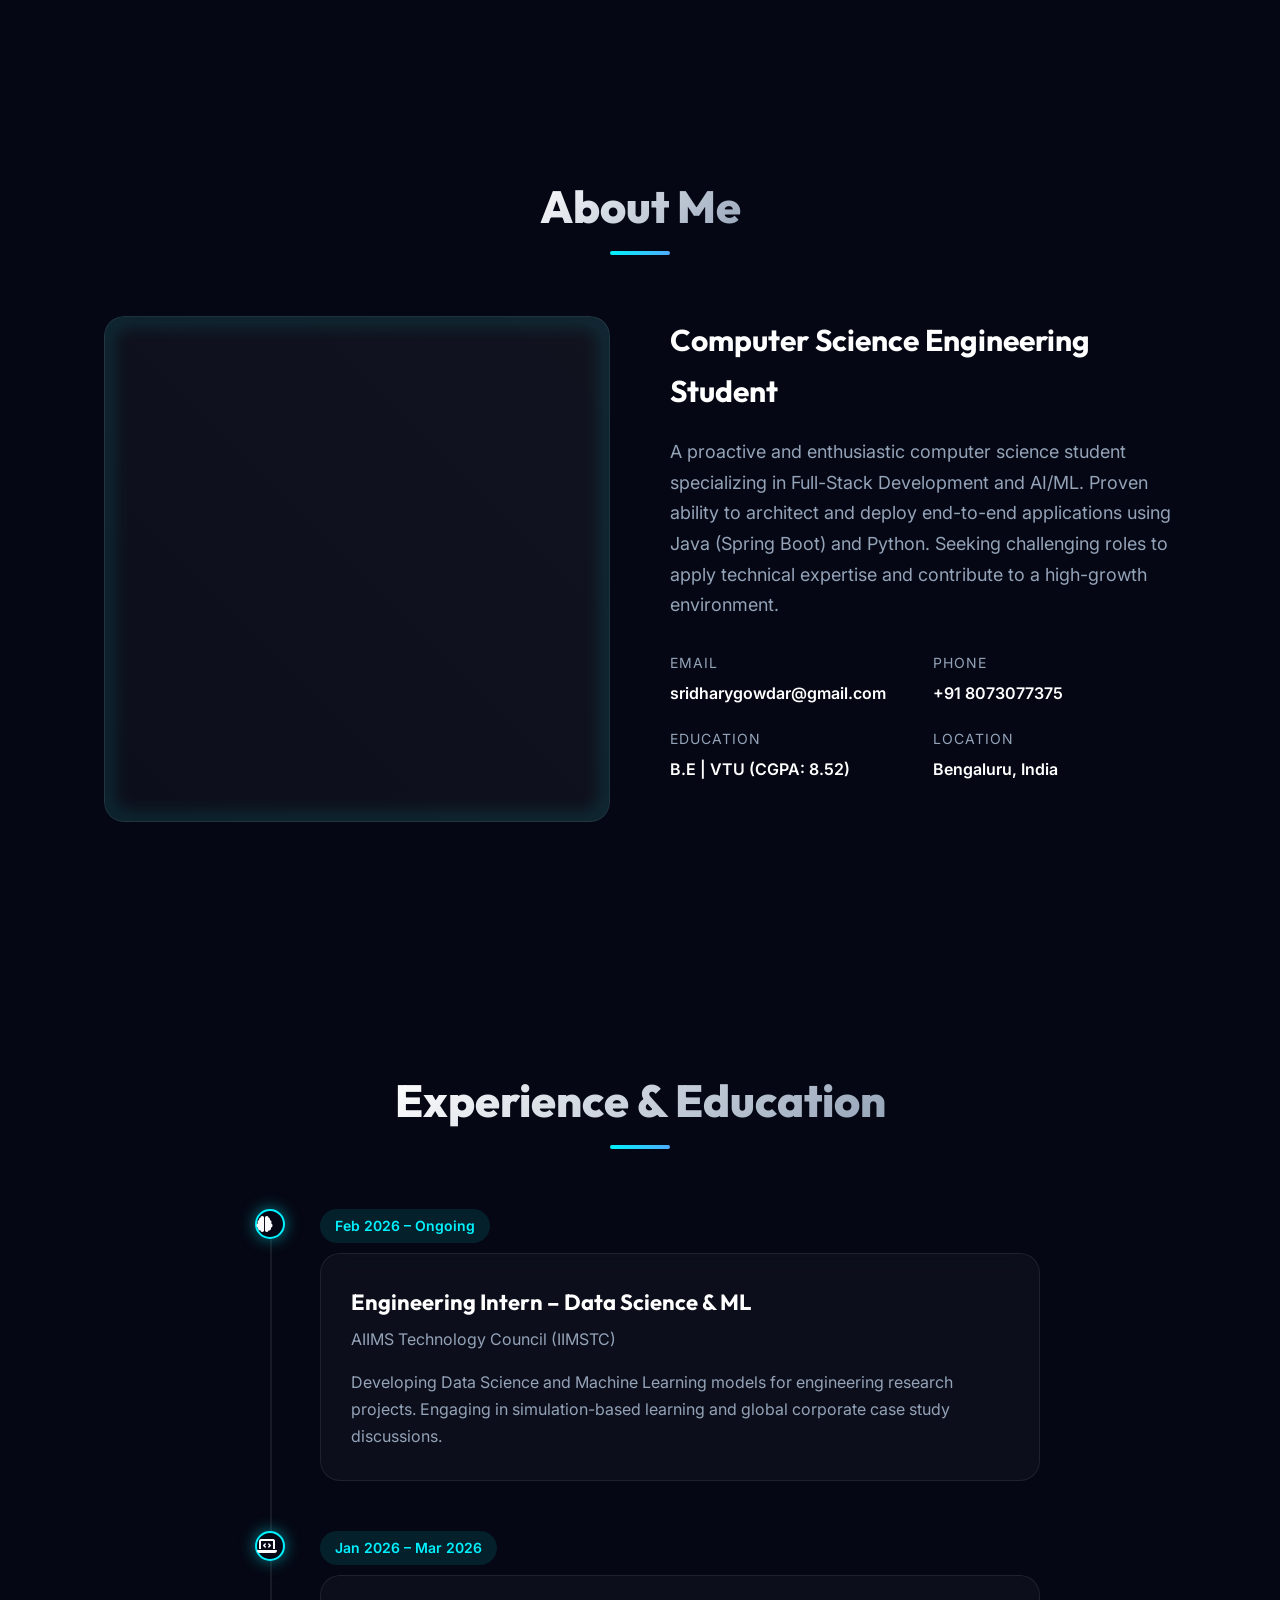
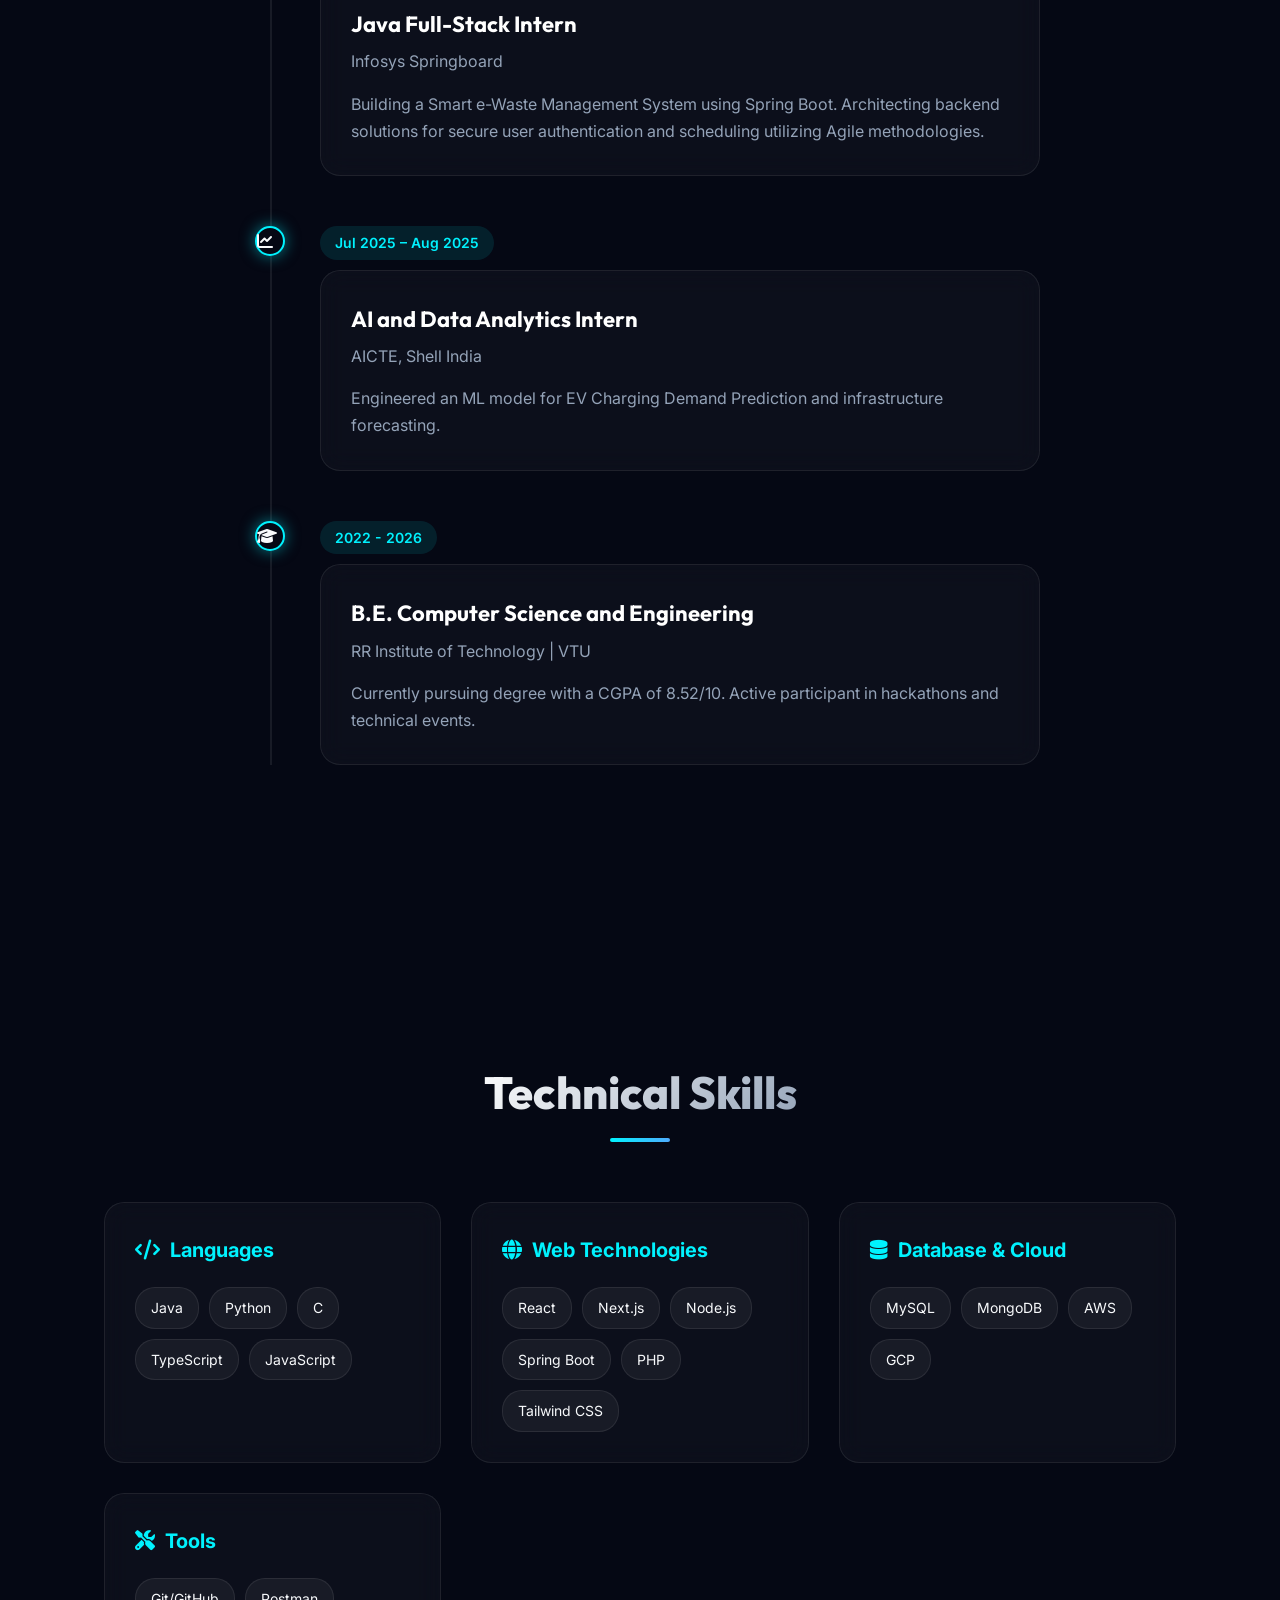
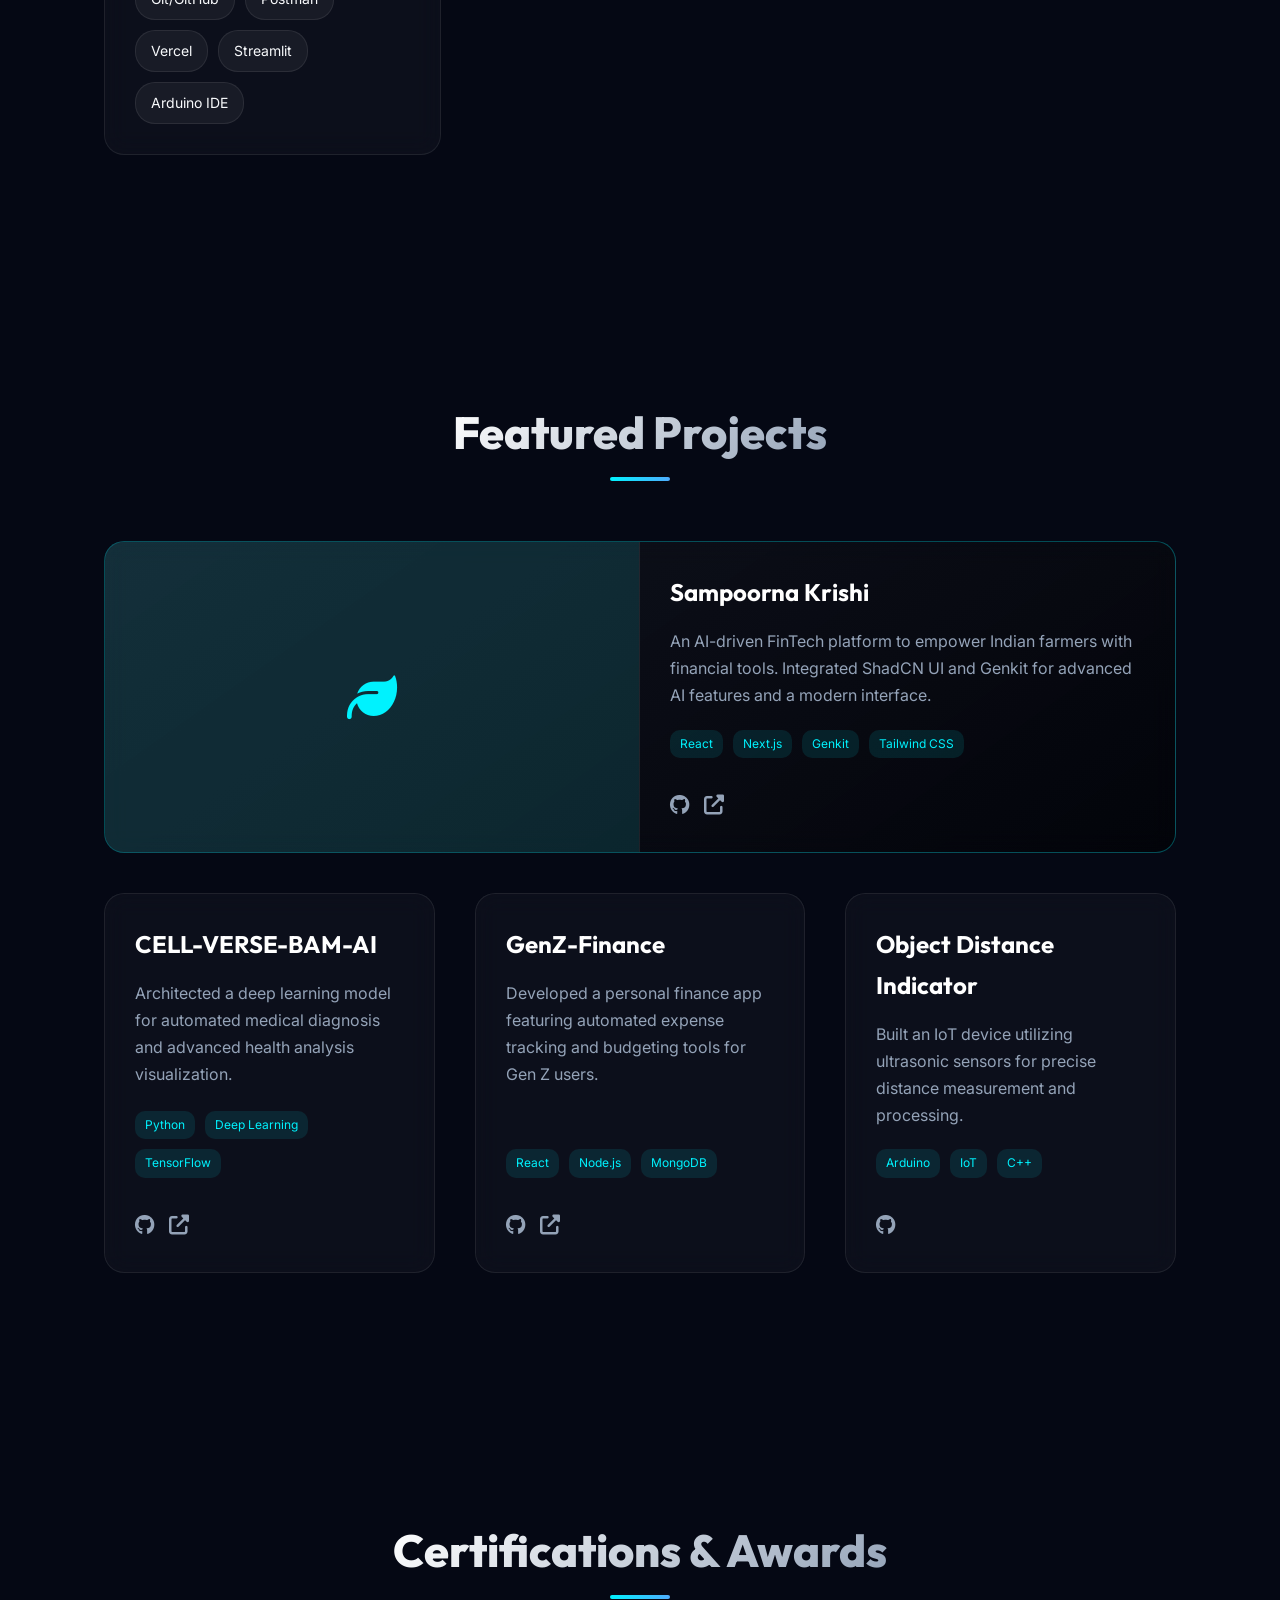
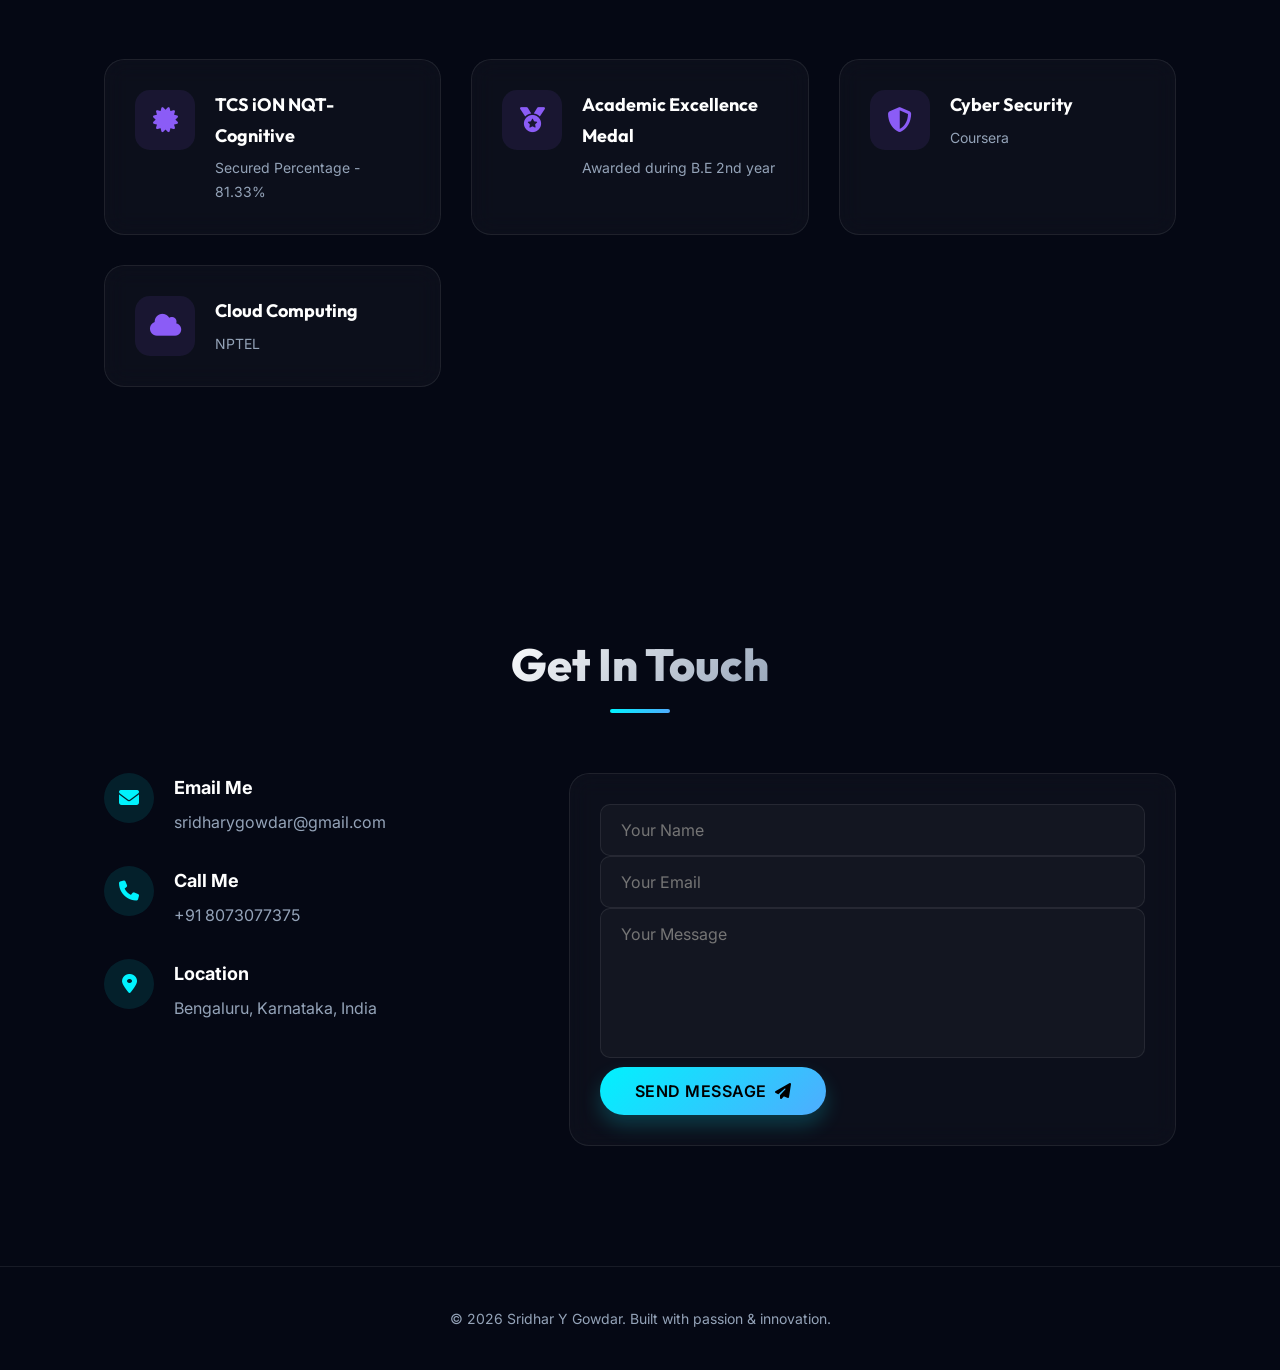
==== commit 2971b3d9: "update: removed .AI, moved SPP banner to top as latest achievement" ====
--- a/index.html
+++ b/index.html
@@ -15,7 +15,7 @@
     <!-- Header -->
     <header>
         <div class="logo">
-            <h1>SYG<span>.AI</span></h1>
+            <h1>SYG<span>.!</span></h1>
         </div>
         <nav>
             <ul>
@@ -49,6 +49,30 @@
         </div>
     </section>
 
+    <!-- Latest Achievement Section -->
+    <section id="latest-achievement">
+        <div class="container">
+            <div class="section-header reveal" style="margin-bottom: 4rem;">
+                <h2>Latest Achievement</h2>
+            </div>
+            <!-- SPP HIGHLIGHT -->
+            <div class="spp-banner reveal glass-card">
+                <div class="spp-content">
+                    <span class="spp-badge">Official Selection</span>
+                    <h3>49th Series SPP (2025-26)</h3>
+                    <p>Our final-year project, <strong>Sampoorna Krishi (AI FinTech Platform for Farmers)</strong>, has secured official funding & support under the Student Project Programme!</p>
+                    <div class="funding-tags">
+                        <div class="f-tag"><i class="fas fa-coins"></i> ARTPARK, IISc Funding</div>
+                        <div class="f-tag"><i class="fas fa-lightbulb"></i> KSCST Guidance</div>
+                    </div>
+                </div>
+                <div class="spp-action">
+                    <a href="KSCST_SPP_Project.pdf" target="_blank" class="btn primary">View Sanction List <i class="fas fa-arrow-right" style="margin-left:8px;"></i></a>
+                </div>
+            </div>
+        </div>
+    </section>
+
     <!-- About Section -->
     <section id="about" class="about">
         <div class="container">
@@ -203,22 +227,6 @@
                 <h2>Featured Projects</h2>
             </div>
             
-            <!-- SPP HIGHLIGHT -->
-            <div class="spp-banner reveal glass-card">
-                <div class="spp-content">
-                    <span class="spp-badge">Official Selection</span>
-                    <h3>49th Series SPP (2025-26)</h3>
-                    <p>Our final-year project, <strong>Sampoorna Krishi (AI FinTech Platform for Farmers)</strong>, has secured official funding & support under the Student Project Programme!</p>
-                    <div class="funding-tags">
-                        <div class="f-tag"><i class="fas fa-coins"></i> ARTPARK, IISc Funding</div>
-                        <div class="f-tag"><i class="fas fa-lightbulb"></i> KSCST Guidance</div>
-                    </div>
-                </div>
-                <div class="spp-action">
-                    <a href="KSCST_SPP_Project.pdf" target="_blank" class="btn primary">View Sanction List <i class="fas fa-arrow-right" style="margin-left:8px;"></i></a>
-                </div>
-            </div>
-            
             <div class="projects-grid reveal">
                 <!-- Featured Top Project: Sampoorna Krishi -->
                 <div class="project-card featured glass-card">
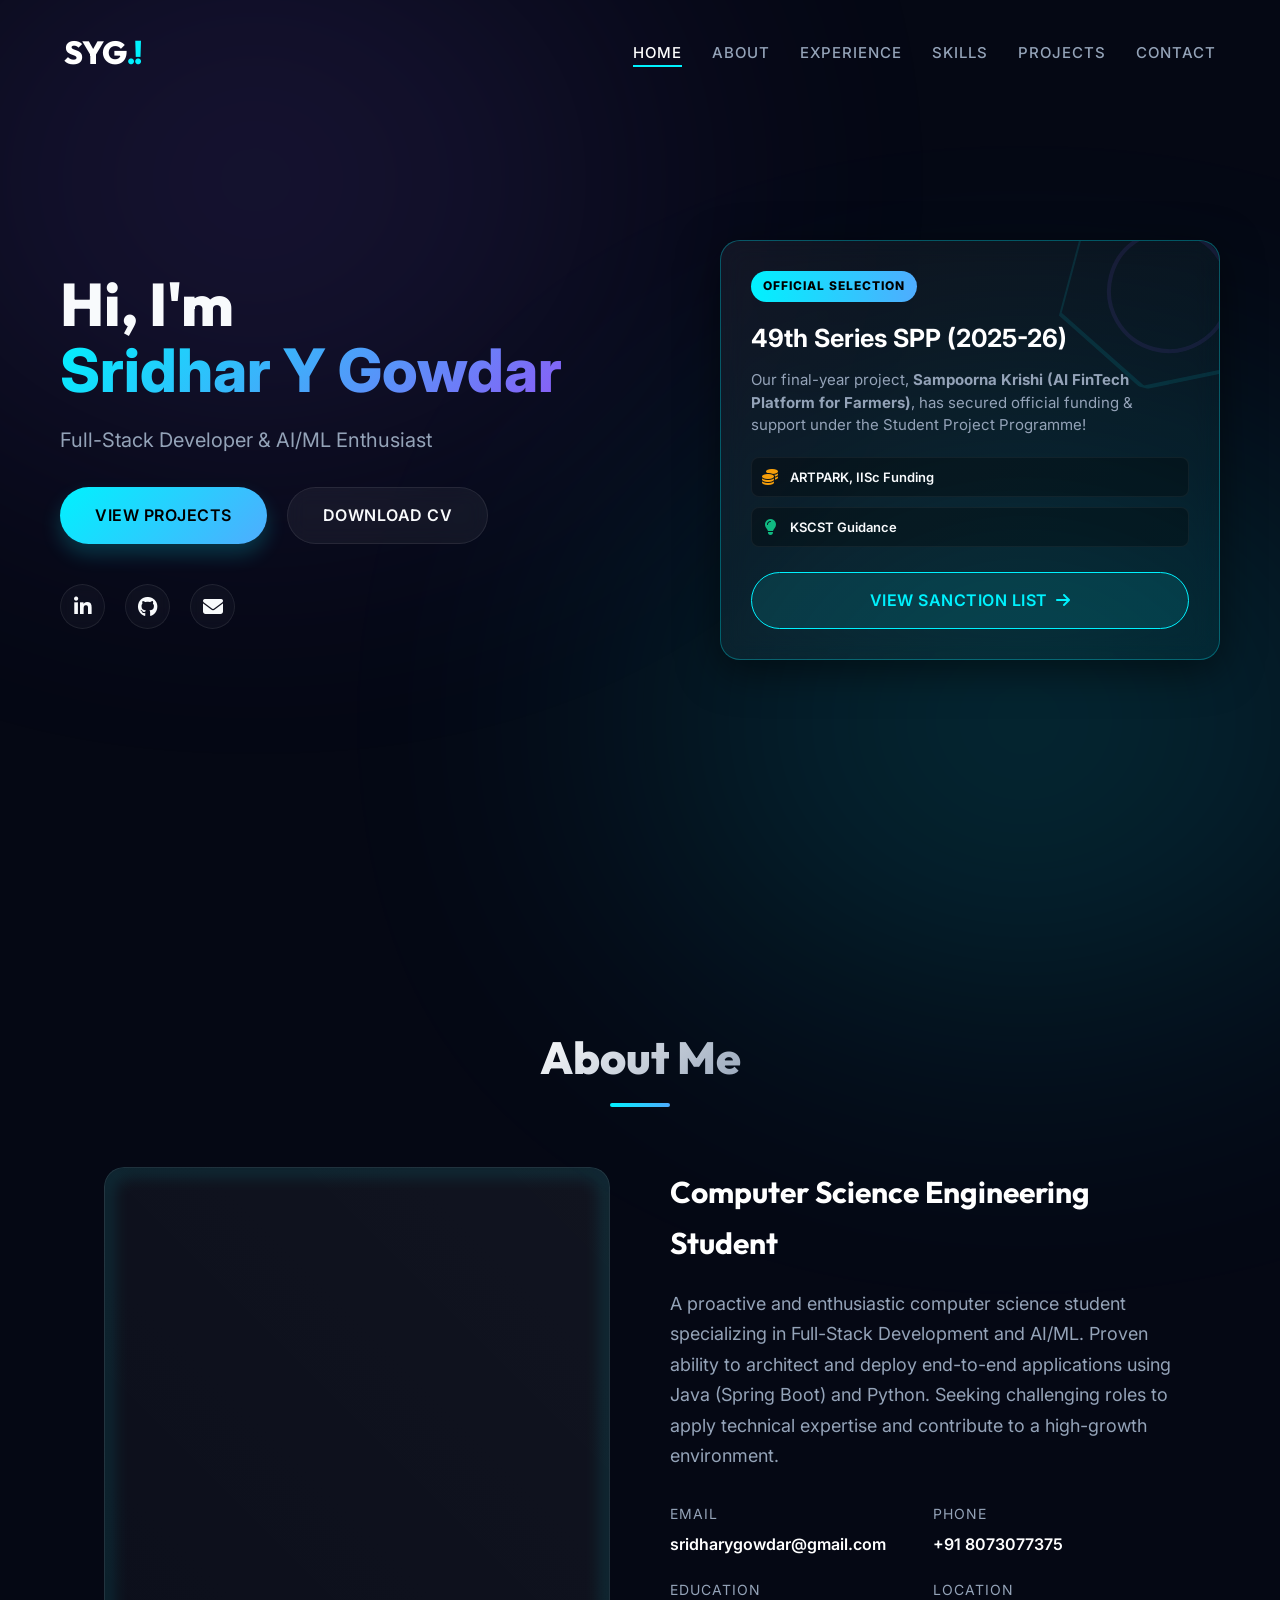
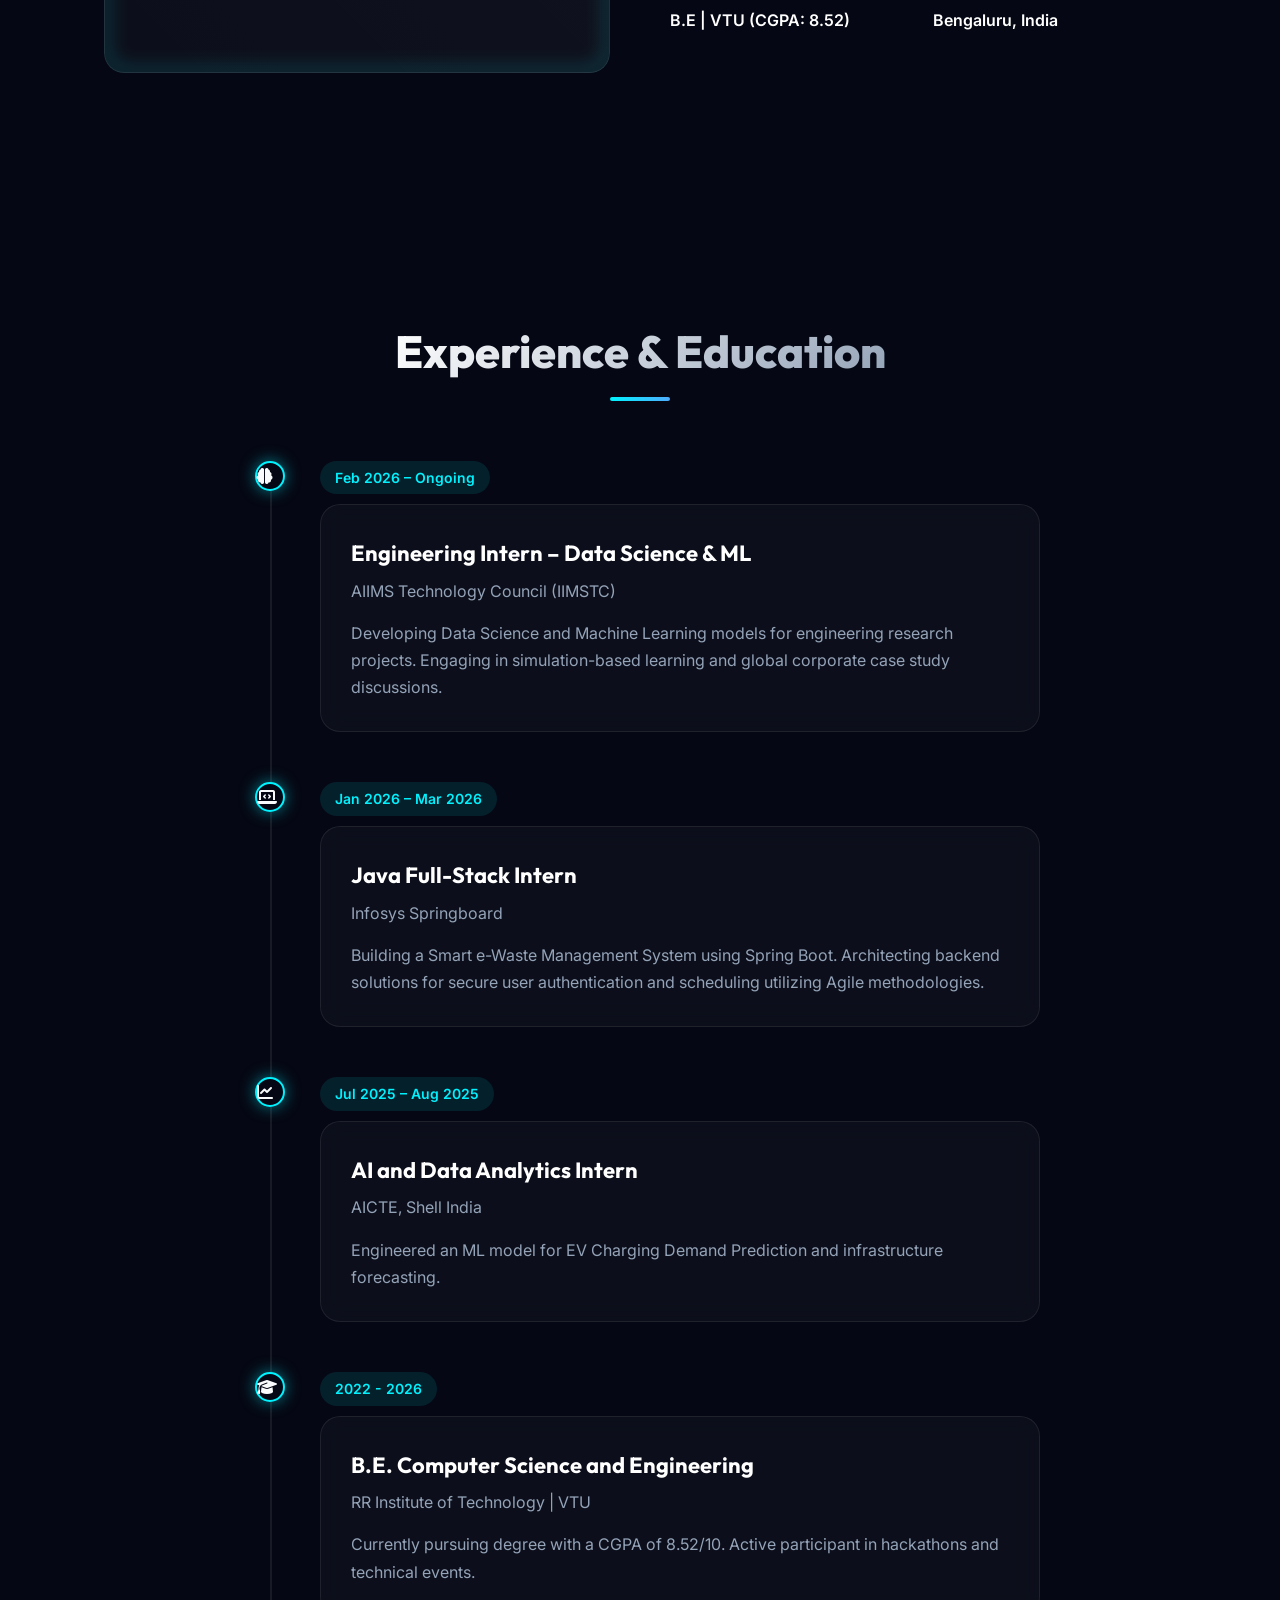
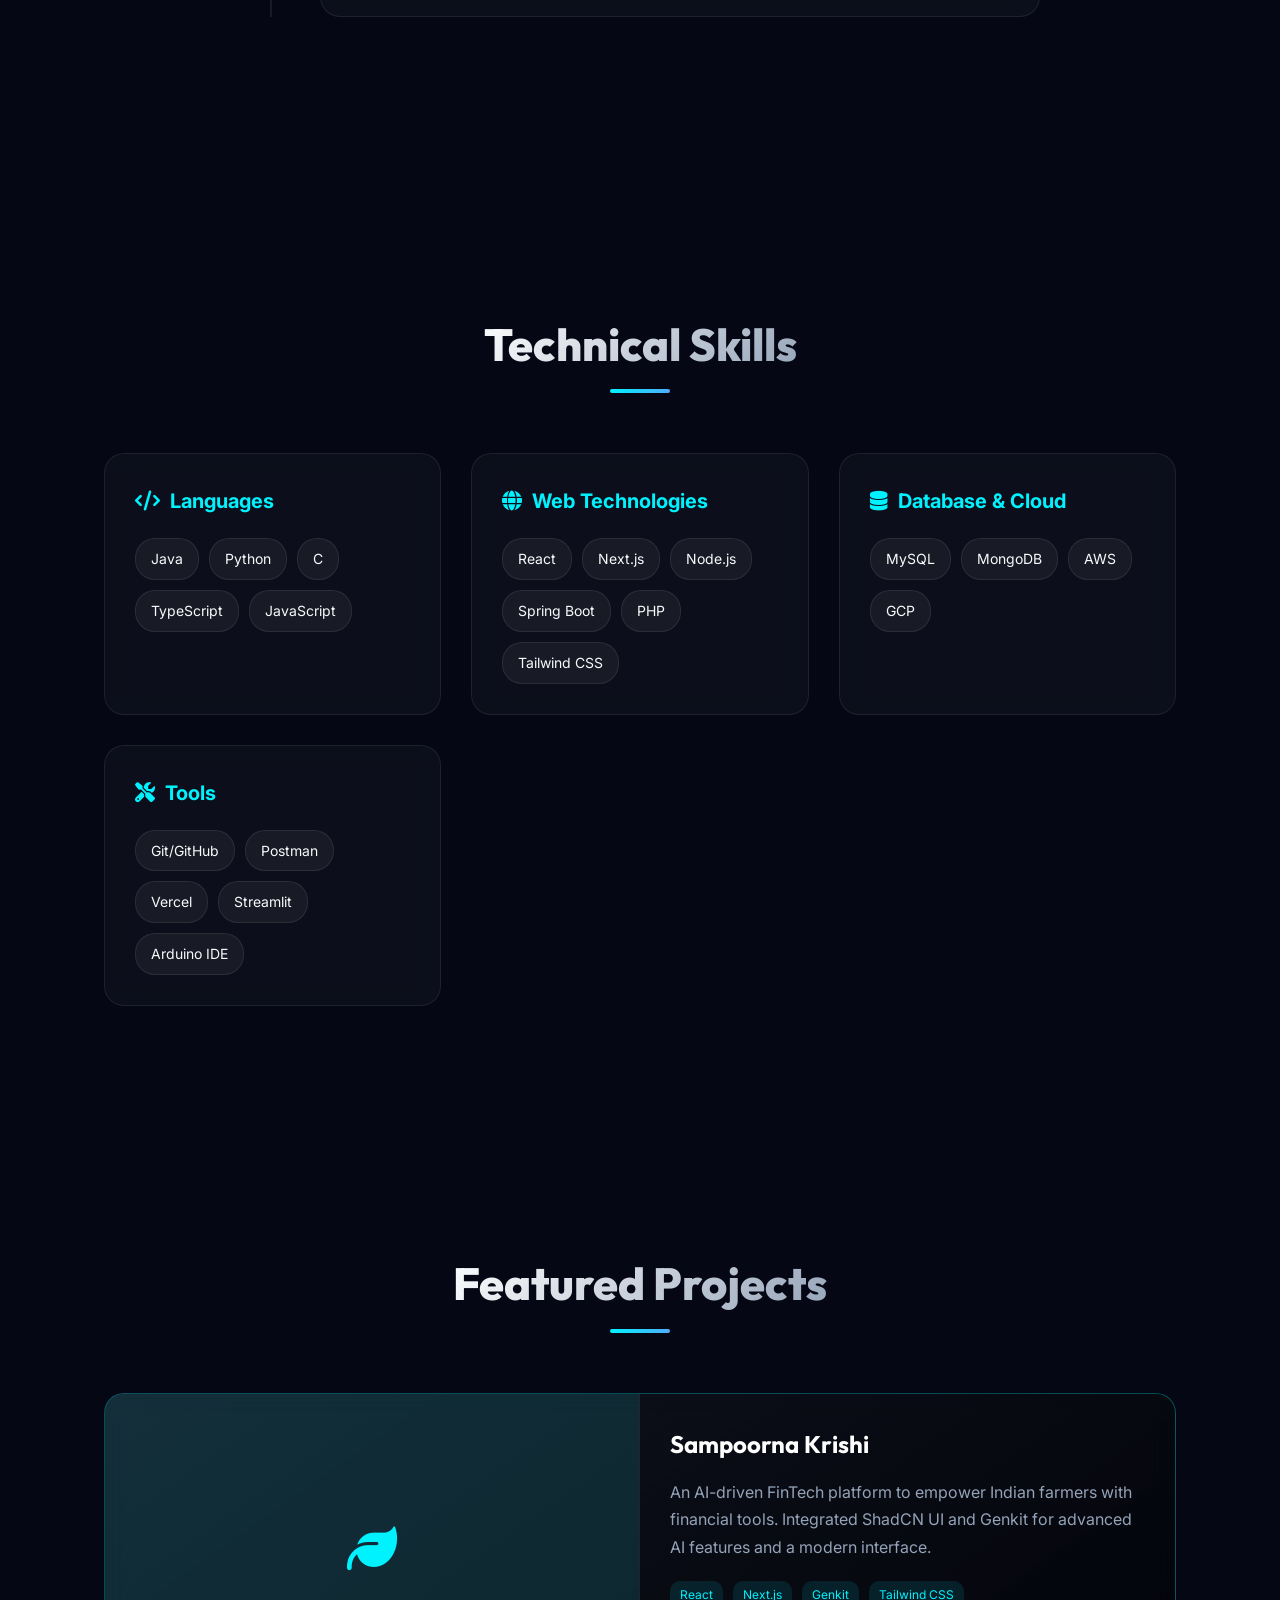
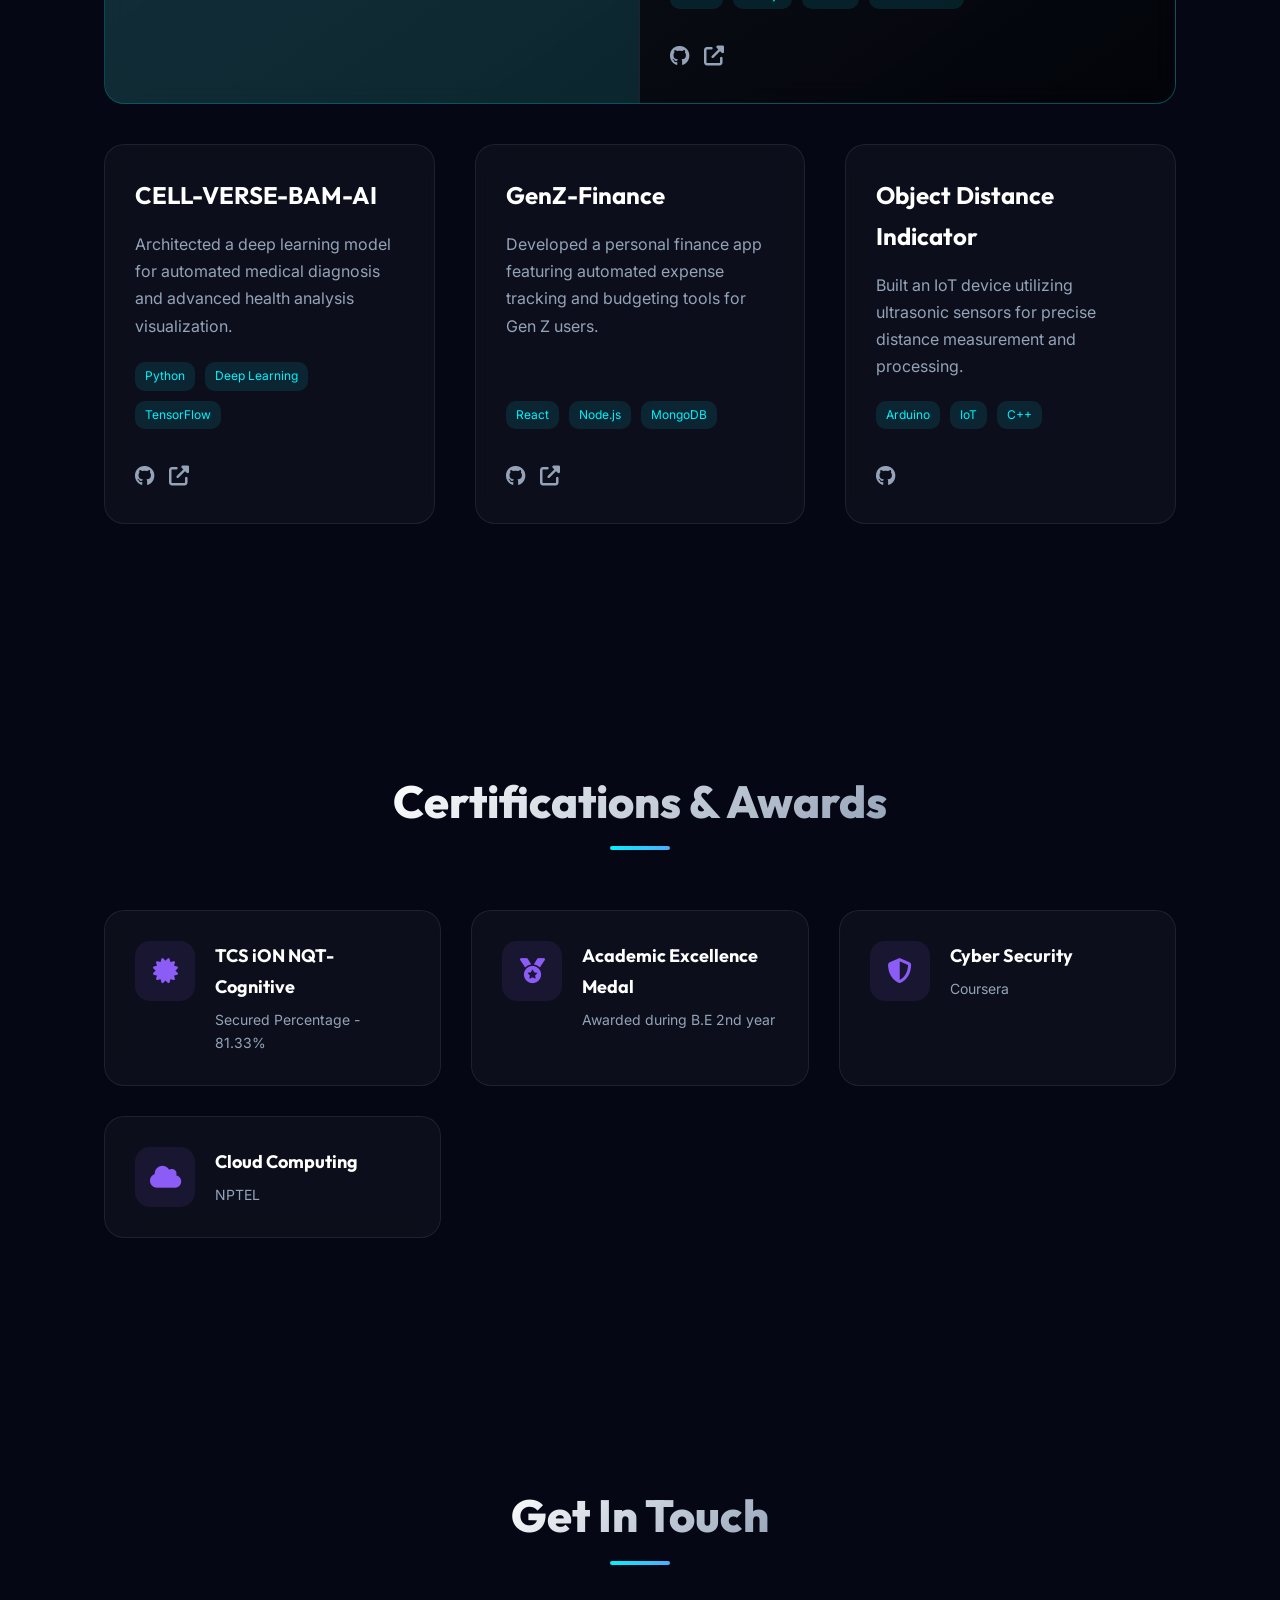
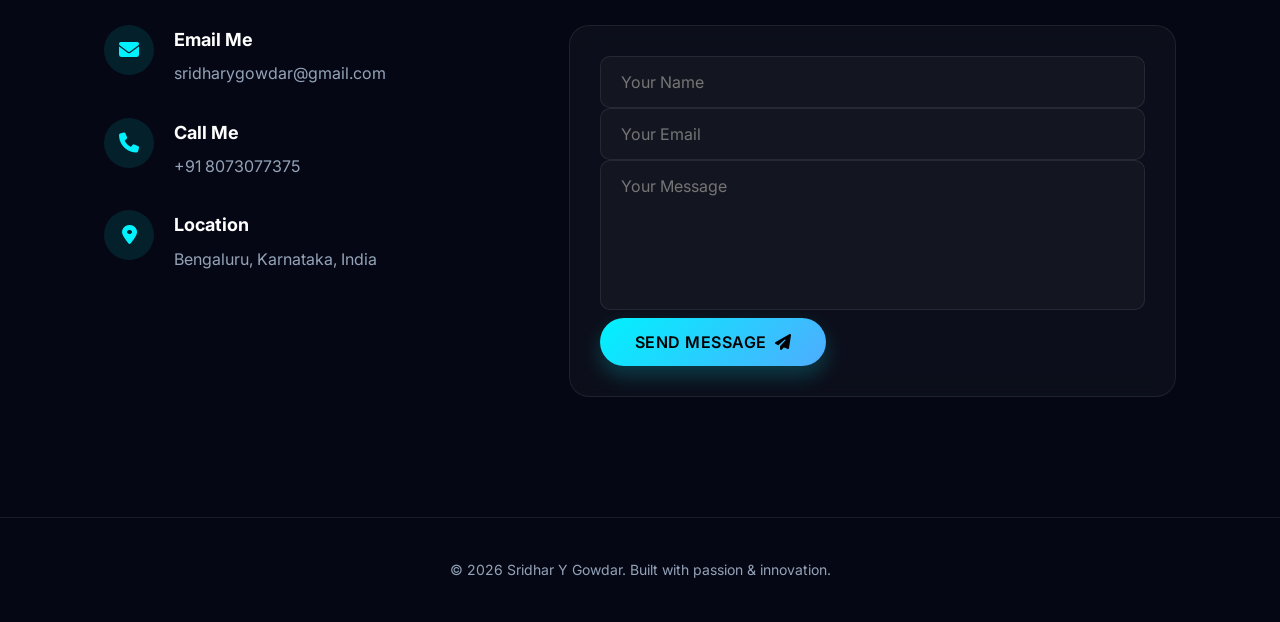
==== commit 0291f9ae: "fix: revert to stable UI, implement split hero SPP highlight, remove cursor" ====
--- a/index.html
+++ b/index.html
@@ -10,8 +10,6 @@
     <link rel="stylesheet" href="css/style.css">
 </head>
 <body>
-    <div class="cursor-follower"></div>
-
     <!-- Header -->
     <header>
         <div class="logo">
@@ -33,43 +31,49 @@
     </header>
 
     <!-- Hero Section -->
-    <section id="home" class="hero">
-        <div class="hero-content reveal">
-            <h1>Hi, I'm <br><span>Sridhar Y Gowdar</span></h1>
-            <p>Full-Stack Developer & AI/ML Enthusiast</p>
-            <div class="hero-buttons">
+    <section id="home" class="hero" style="display: flex; align-items: center; justify-content: space-between; padding: 10rem 2rem; max-width: 1200px; margin: 0 auto; gap: 4rem;">
+        
+        <!-- Left Side: Hero Content -->
+        <div class="hero-content reveal" style="flex: 1; text-align: left; max-width: 600px;">
+            <h1 style="font-size: clamp(4rem, 5vw, 6rem); margin-bottom: 2rem;">Hi, I'm <br><span>Sridhar Y Gowdar</span></h1>
+            <p style="font-size: 2rem; color: var(--text-muted); margin-bottom: 3rem;">Full-Stack Developer & AI/ML Enthusiast</p>
+            <div class="hero-buttons" style="justify-content: flex-start;">
                 <a href="#projects" class="btn primary">View Projects</a>
                 <a href="SDE.pdf" download class="btn secondary">Download CV</a>
             </div>
-            <div class="social-icons">
+            <div class="social-icons" style="justify-content: flex-start; margin-top: 3rem;">
                 <a href="https://www.linkedin.com/in/sridhar-y-gowdar-66a74a276" target="_blank"><i class="fab fa-linkedin-in"></i></a>
                 <a href="https://github.com/sridhar-y-g" target="_blank"><i class="fab fa-github"></i></a>
                 <a href="mailto:sridharygowdar@gmail.com"><i class="fas fa-envelope"></i></a>
             </div>
         </div>
-    </section>
-
-    <!-- Latest Achievement Section -->
-    <section id="latest-achievement">
-        <div class="container">
-            <div class="section-header reveal" style="margin-bottom: 4rem;">
-                <h2>Latest Achievement</h2>
-            </div>
-            <!-- SPP HIGHLIGHT -->
-            <div class="spp-banner reveal glass-card">
-                <div class="spp-content">
-                    <span class="spp-badge">Official Selection</span>
-                    <h3>49th Series SPP (2025-26)</h3>
-                    <p>Our final-year project, <strong>Sampoorna Krishi (AI FinTech Platform for Farmers)</strong>, has secured official funding & support under the Student Project Programme!</p>
-                    <div class="funding-tags">
-                        <div class="f-tag"><i class="fas fa-coins"></i> ARTPARK, IISc Funding</div>
-                        <div class="f-tag"><i class="fas fa-lightbulb"></i> KSCST Guidance</div>
-                    </div>
-                </div>
-                <div class="spp-action">
-                    <a href="KSCST_SPP_Project.pdf" target="_blank" class="btn primary">View Sanction List <i class="fas fa-arrow-right" style="margin-left:8px;"></i></a>
-                </div>
-            </div>
+
+        <!-- Right Side: SPP Funding Highlight Card -->
+        <div class="hero-spp reveal glass-card" style="flex: 1; max-width: 500px; padding: 3rem; background: linear-gradient(135deg, rgba(255,255,255,0.05), rgba(0,242,254,0.05)); border: 1px solid rgba(0,242,254,0.3); position: relative; overflow: hidden; box-shadow: 0 10px 40px rgba(0,0,0,0.5);">
+            
+            <!-- Elegant SVG Background Graphic inside card -->
+            <svg style="position: absolute; top: -50px; right: -50px; width: 200px; height: 200px; opacity: 0.1; transform: rotate(15deg); pointer-events: none;" viewBox="0 0 100 100">
+                <polygon points="50,0 100,25 100,75 50,100 0,75 0,25" fill="none" stroke="#00f2fe" stroke-width="2"/>
+                <circle cx="50" cy="50" r="30" fill="none" stroke="#8b5cf6" stroke-width="2"/>
+            </svg>
+
+            <span style="display: inline-block; padding: 0.5rem 1.2rem; background: linear-gradient(90deg, #00f2fe, #4facfe); color: #000; font-weight: 800; font-size: 1.2rem; border-radius: 20px; text-transform: uppercase; letter-spacing: 1px; margin-bottom: 1.5rem;">Official Selection</span>
+            
+            <h3 style="font-size: 2.5rem; margin-bottom: 1rem; color: #fff;">49th Series SPP (2025-26)</h3>
+            <p style="font-size: 1.5rem; color: var(--text-muted); margin-bottom: 2rem; line-height: 1.5;">Our final-year project, <strong>Sampoorna Krishi (AI FinTech Platform for Farmers)</strong>, has secured official funding & support under the Student Project Programme!</p>
+            
+            <div style="display: flex; flex-direction: column; gap: 1rem; margin-bottom: 2.5rem;">
+                <div style="display: flex; align-items: center; gap: 1rem; padding: 0.8rem; background: rgba(0,0,0,0.3); border-radius: 8px; border: 1px solid rgba(255,255,255,0.05);">
+                    <i class="fas fa-coins" style="color: #f59e0b; width: 20px; text-align: center;"></i>
+                    <span style="font-size: 1.3rem; font-weight: 600;">ARTPARK, IISc Funding</span>
+                </div>
+                <div style="display: flex; align-items: center; gap: 1rem; padding: 0.8rem; background: rgba(0,0,0,0.3); border-radius: 8px; border: 1px solid rgba(255,255,255,0.05);">
+                    <i class="fas fa-lightbulb" style="color: #10b981; width: 20px; text-align: center;"></i>
+                    <span style="font-size: 1.3rem; font-weight: 600;">KSCST Guidance</span>
+                </div>
+            </div>
+
+            <a href="KSCST_SPP_Project.pdf" target="_blank" class="btn" style="background: rgba(0,242,254,0.1); color: #00f2fe; border: 1px solid #00f2fe; width: 100%; justify-content: center; transition: all 0.3s;">View Sanction List <i class="fas fa-arrow-right" style="margin-left:8px;"></i></a>
         </div>
     </section>
 
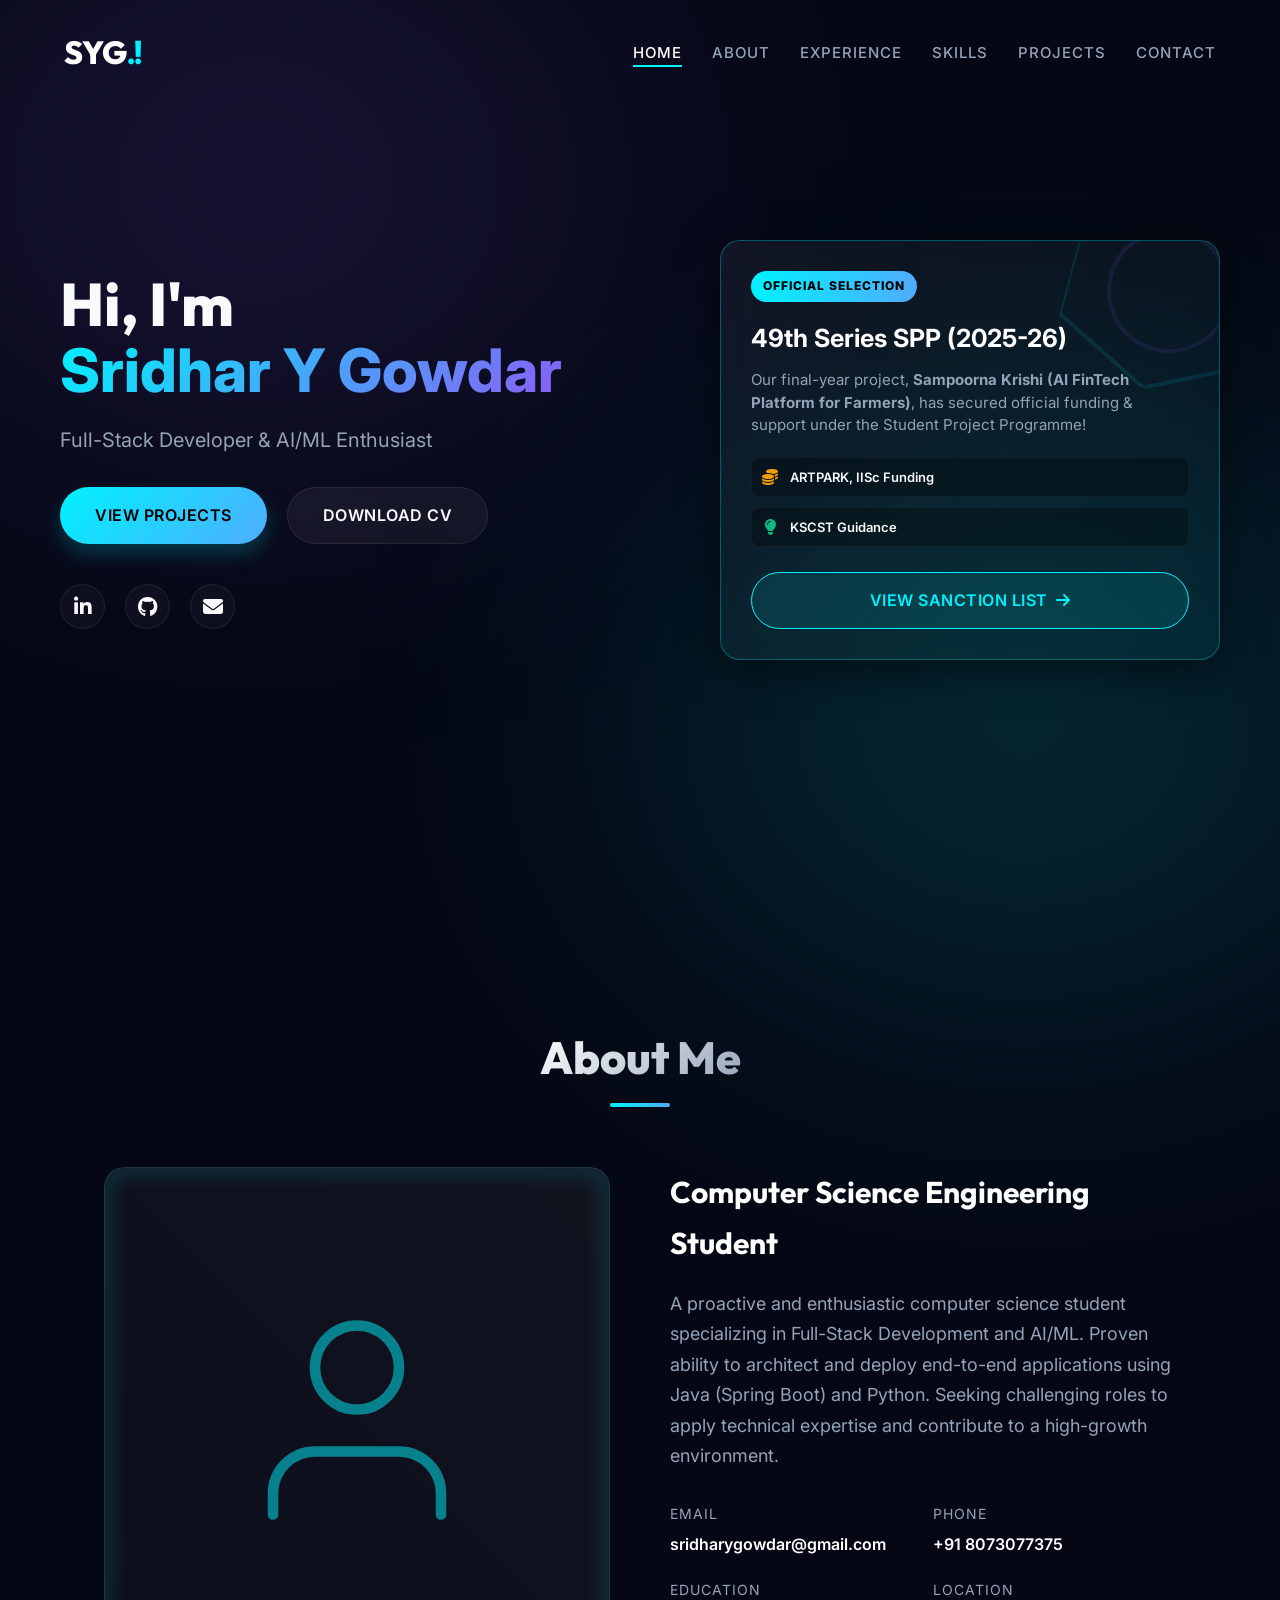
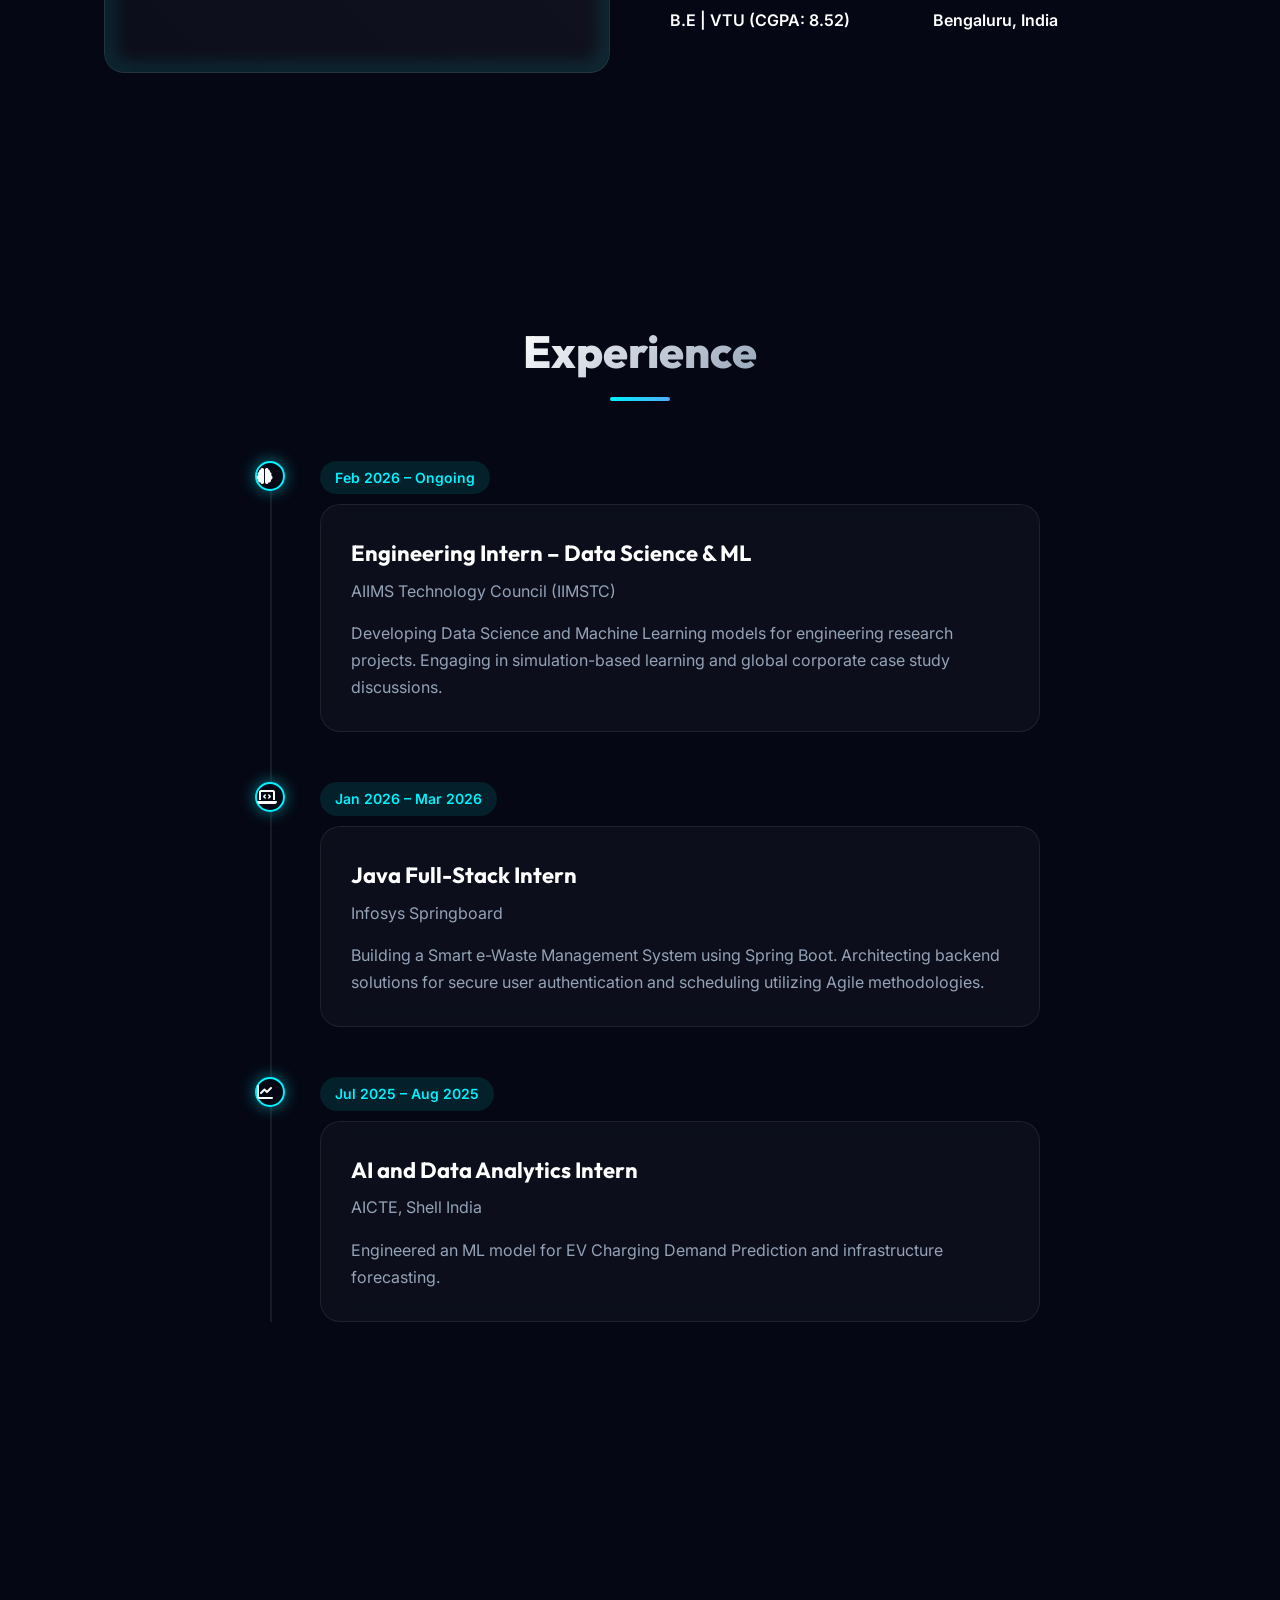
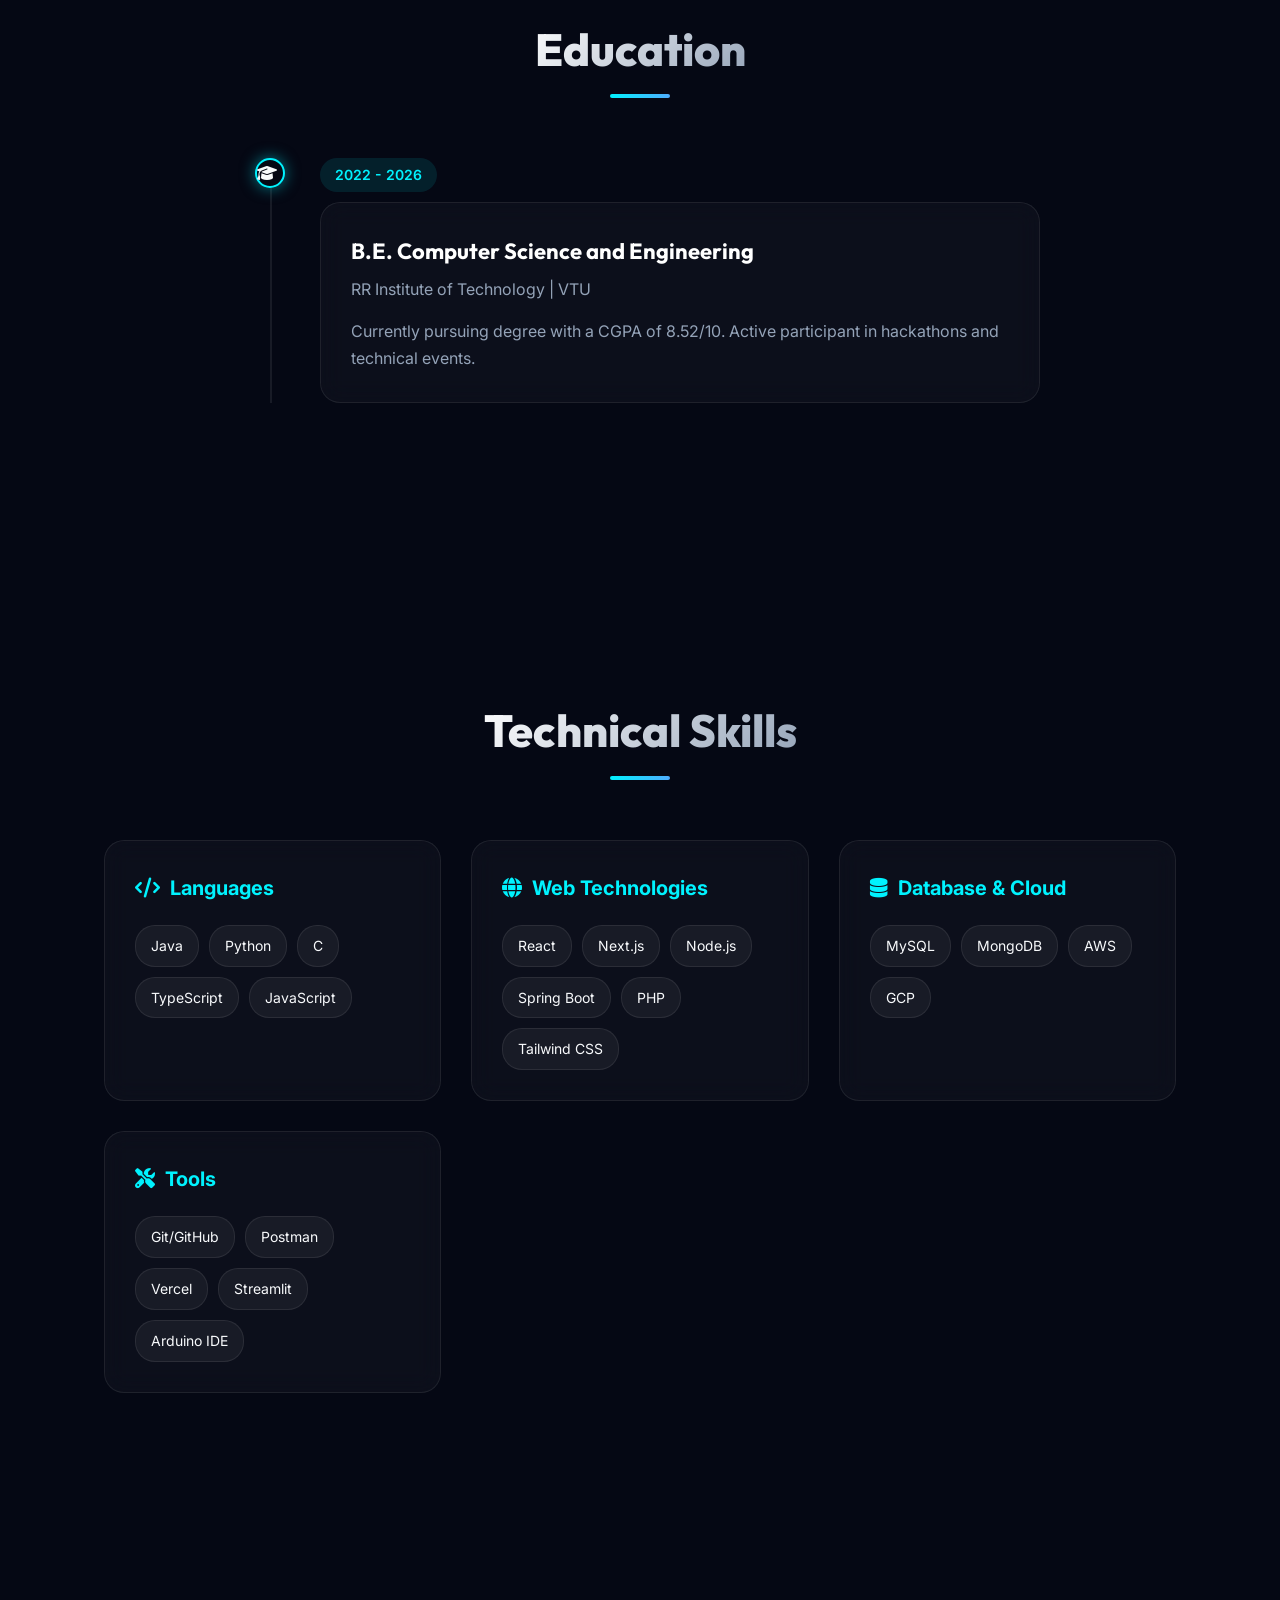
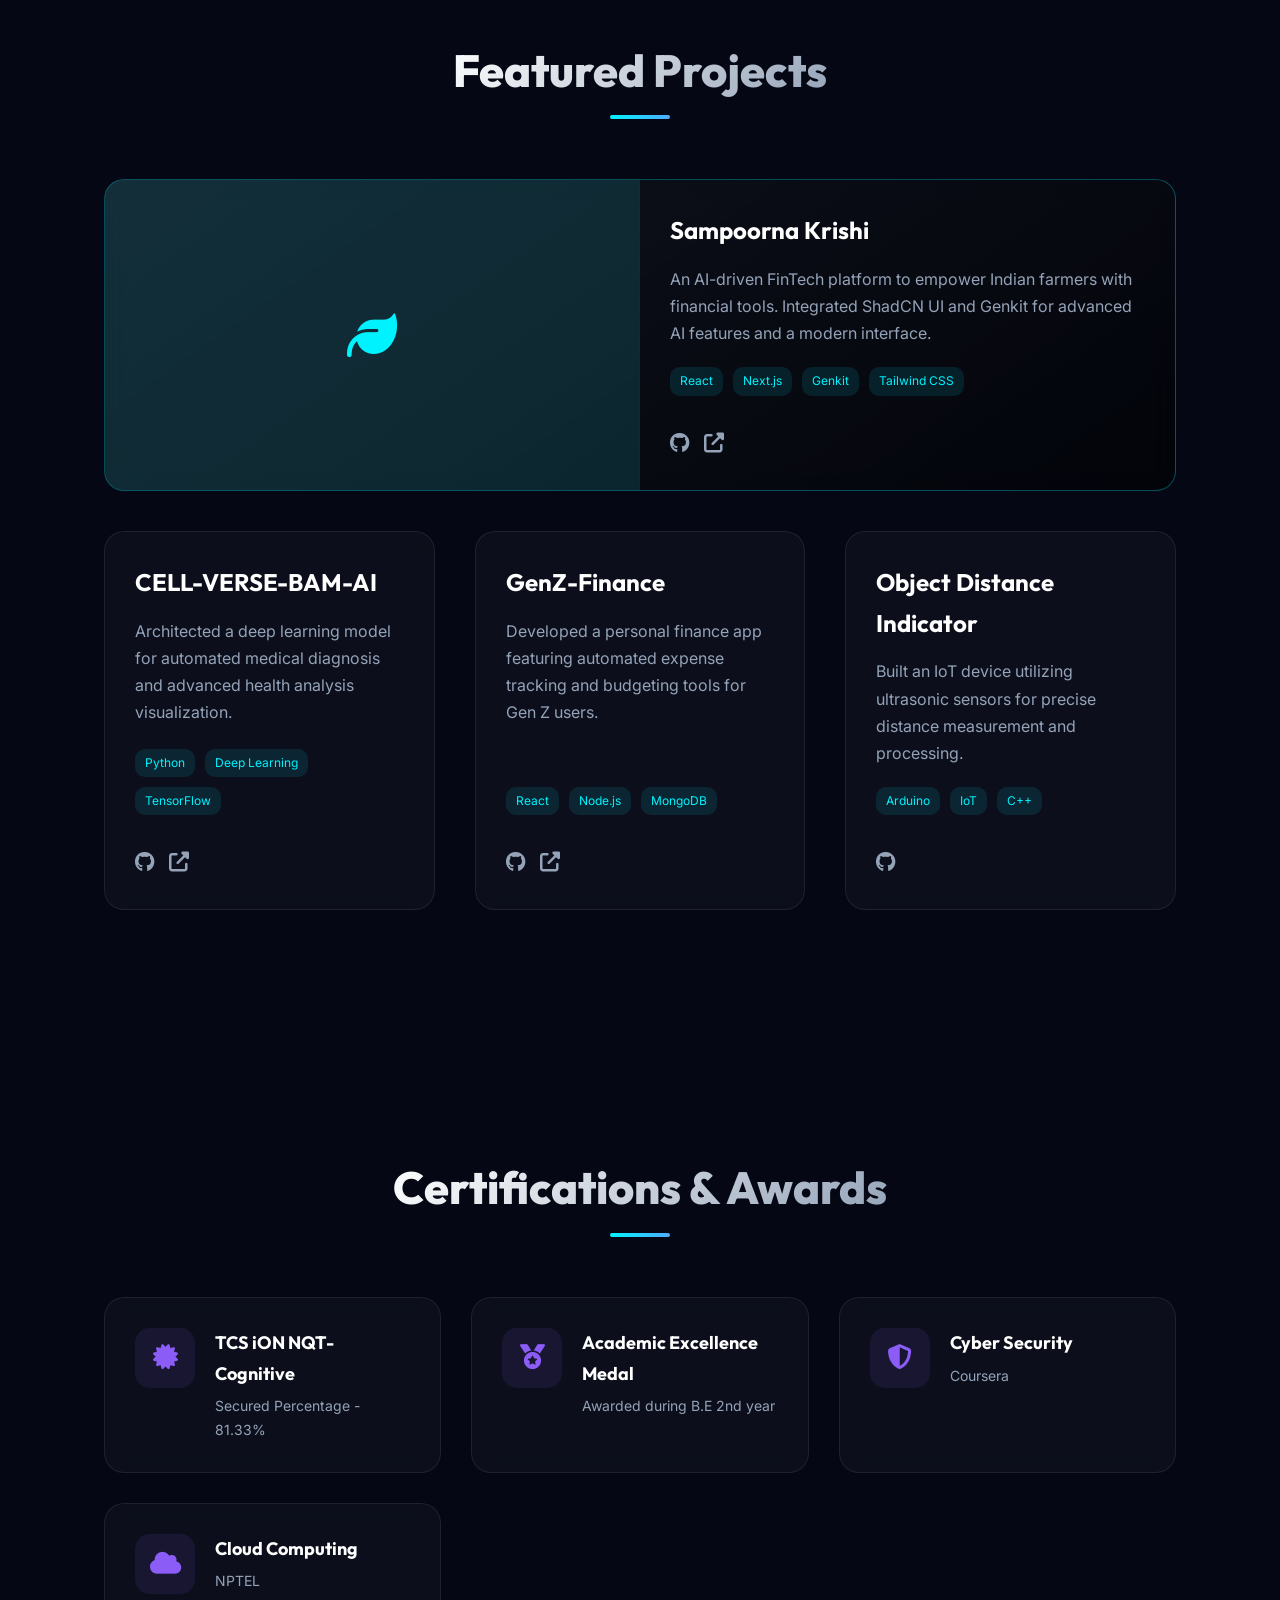
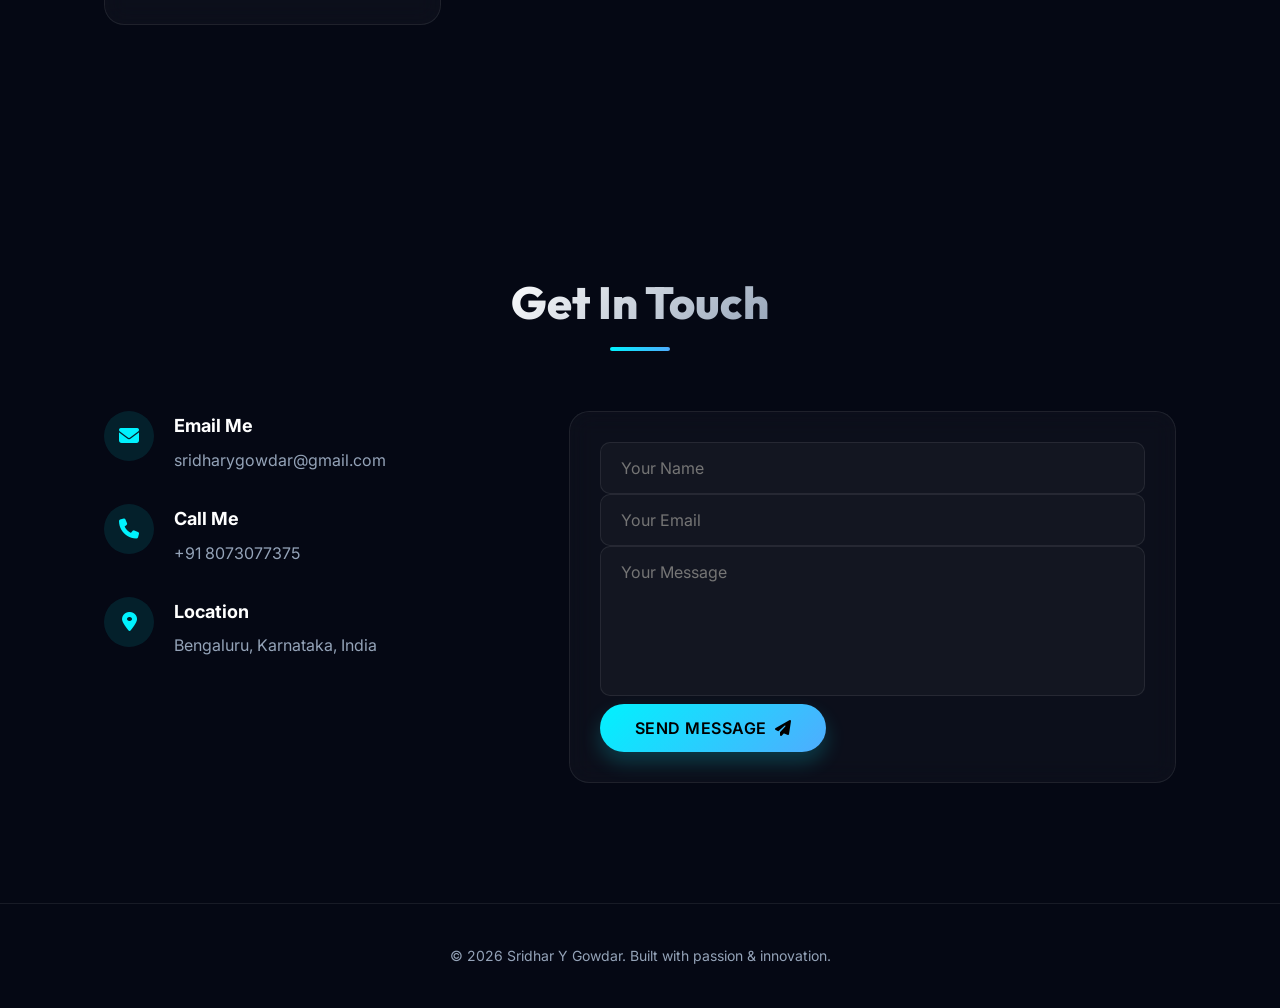
==== commit 0bc27335: "feat: added profile SVG to about section and separated education from experience section" ====
--- a/index.html
+++ b/index.html
@@ -7,7 +7,7 @@
     <!-- Font Awesome -->
     <link rel="stylesheet" href="https://cdnjs.cloudflare.com/ajax/libs/font-awesome/6.4.0/css/all.min.css">
     <!-- Custom CSS -->
-    <link rel="stylesheet" href="css/style.css">
+    <link rel="stylesheet" href="css/style.css?v=2.0">
 </head>
 <body>
     <!-- Header -->
@@ -85,7 +85,12 @@
             </div>
             <div class="about-grid reveal">
                 <div class="about-img-wrap">
-                    <div class="about-img-placeholder"></div>
+                    <div class="about-img-placeholder" style="display: flex; align-items: center; justify-content: center;">
+                        <svg viewBox="0 0 24 24" fill="none" class="profile-svg" stroke="rgba(0, 242, 254, 0.5)" stroke-width="1" stroke-linecap="round" stroke-linejoin="round" style="width: 50%; height: 50%;">
+                            <path d="M20 21v-2a4 4 0 0 0-4-4H8a4 4 0 0 0-4 4v2"></path>
+                            <circle cx="12" cy="7" r="4"></circle>
+                        </svg>
+                    </div>
                 </div>
                 <div class="about-info">
                     <h3>Computer Science Engineering Student</h3>
@@ -114,11 +119,11 @@
         </div>
     </section>
 
-    <!-- Experience & Education -->
+    <!-- Experience Section -->
     <section id="experience" class="bg-alt">
         <div class="container">
             <div class="section-header reveal">
-                <h2>Experience & Education</h2>
+                <h2>Experience</h2>
             </div>
             
             <div class="timeline reveal">
@@ -154,7 +159,18 @@
                         <p>Engineered an ML model for EV Charging Demand Prediction and infrastructure forecasting.</p>
                     </div>
                 </div>
-                
+            </div>
+        </div>
+    </section>
+
+    <!-- Education Section -->
+    <section id="education">
+        <div class="container">
+            <div class="section-header reveal">
+                <h2>Education</h2>
+            </div>
+            
+            <div class="timeline reveal">
                 <!-- Education -->
                 <div class="timeline-item">
                     <div class="timeline-icon"><i class="fas fa-graduation-cap"></i></div>
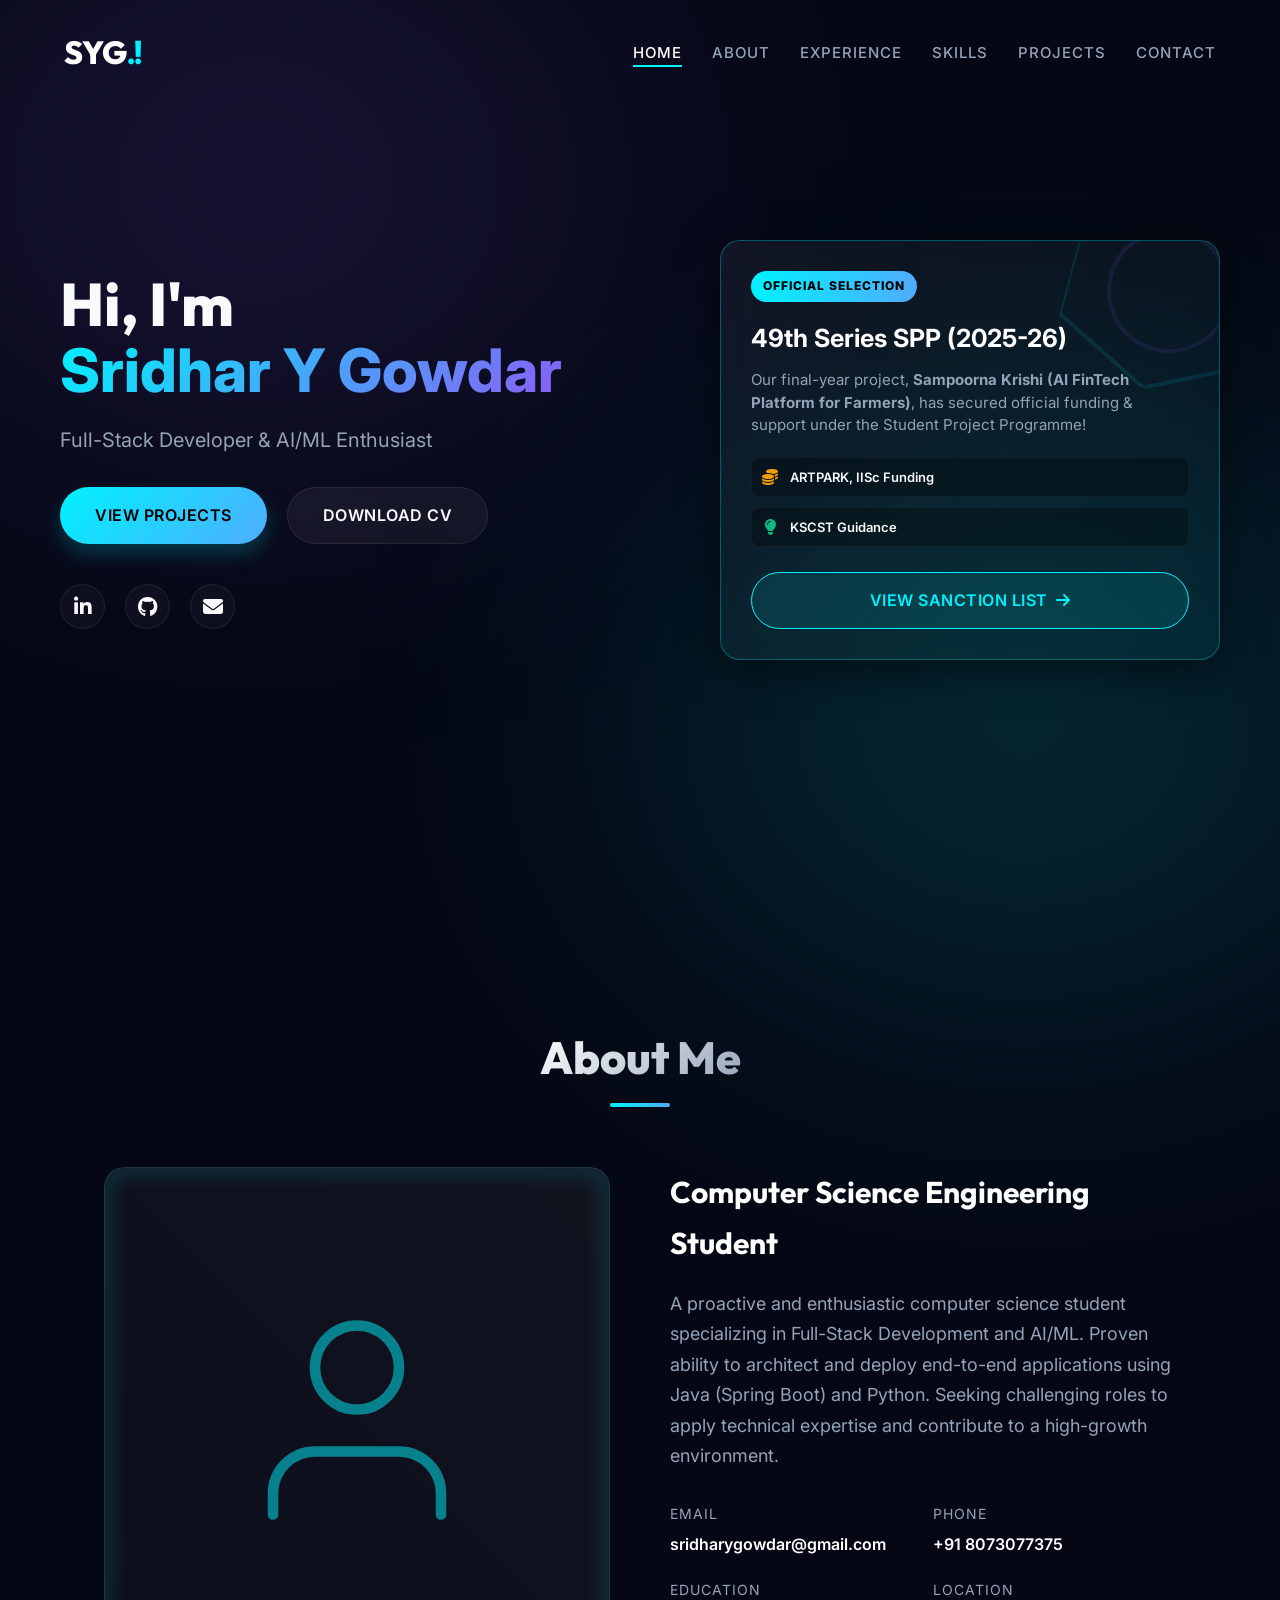
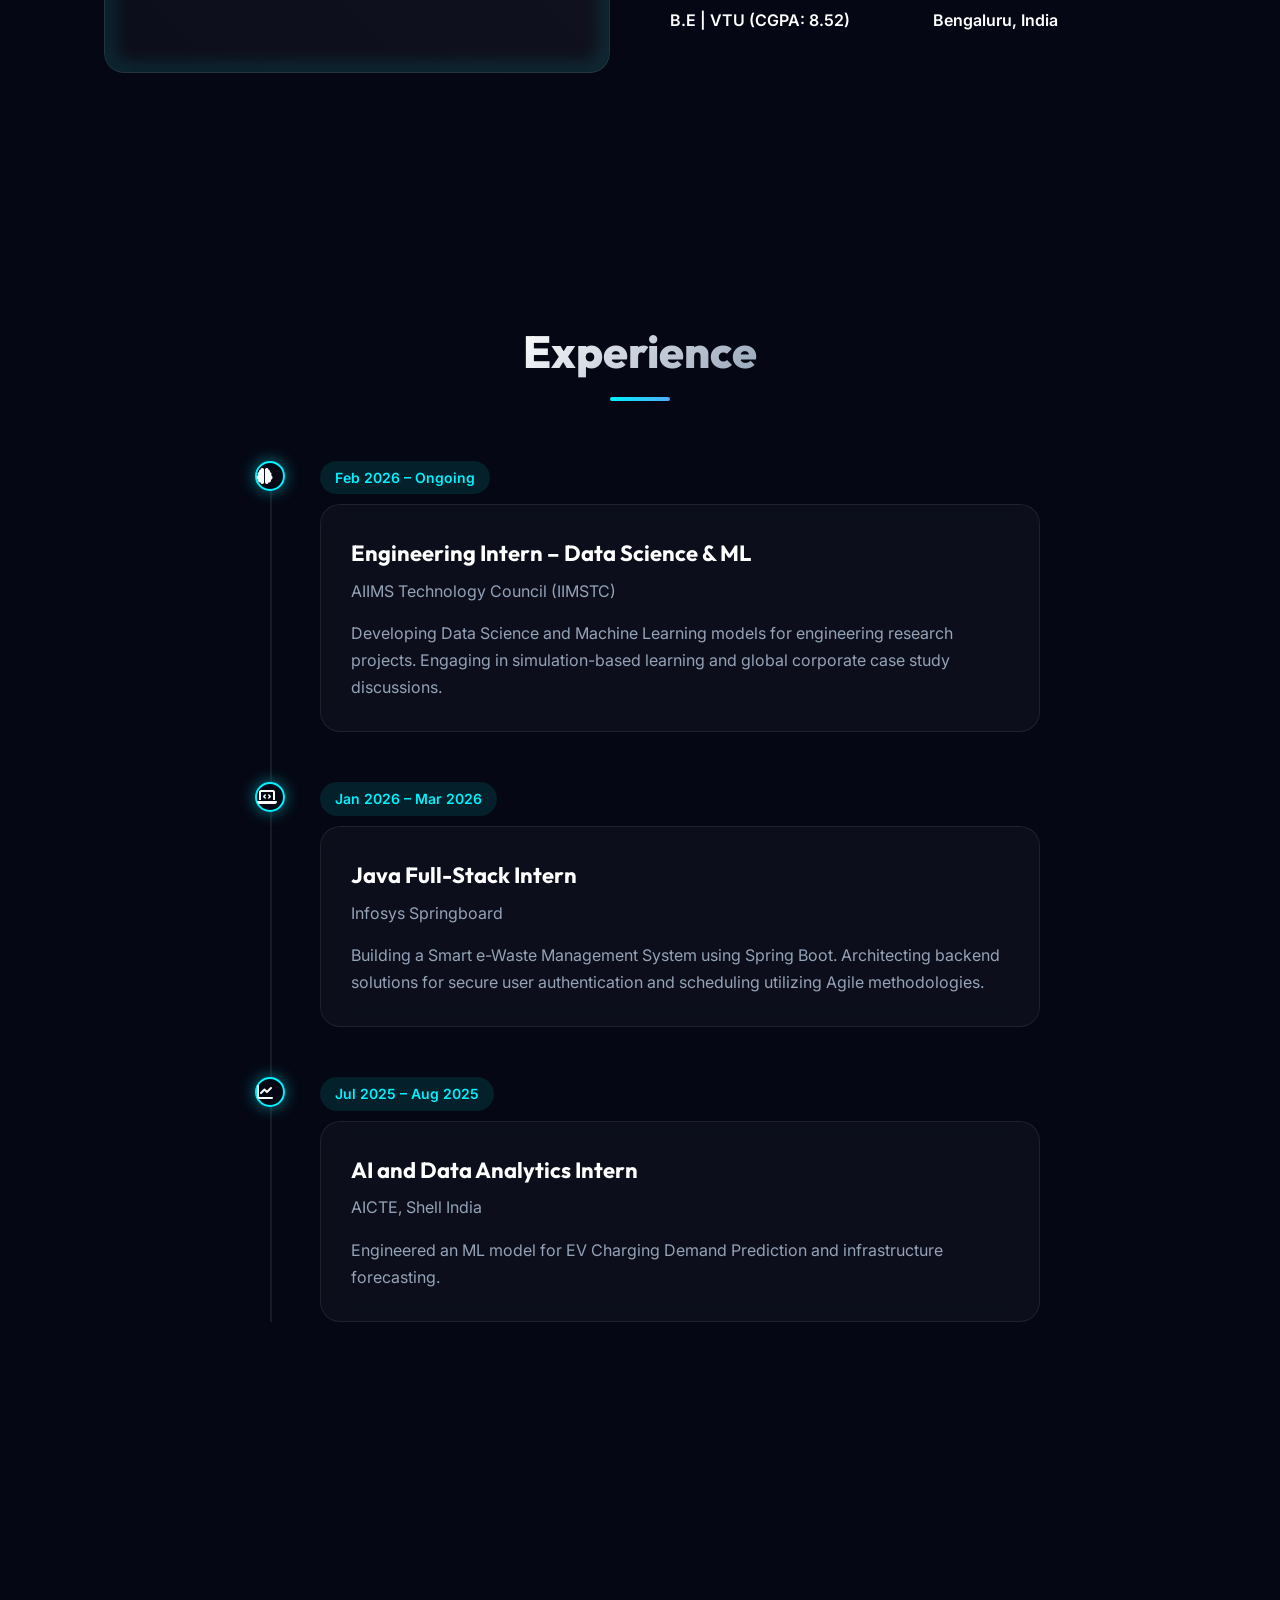
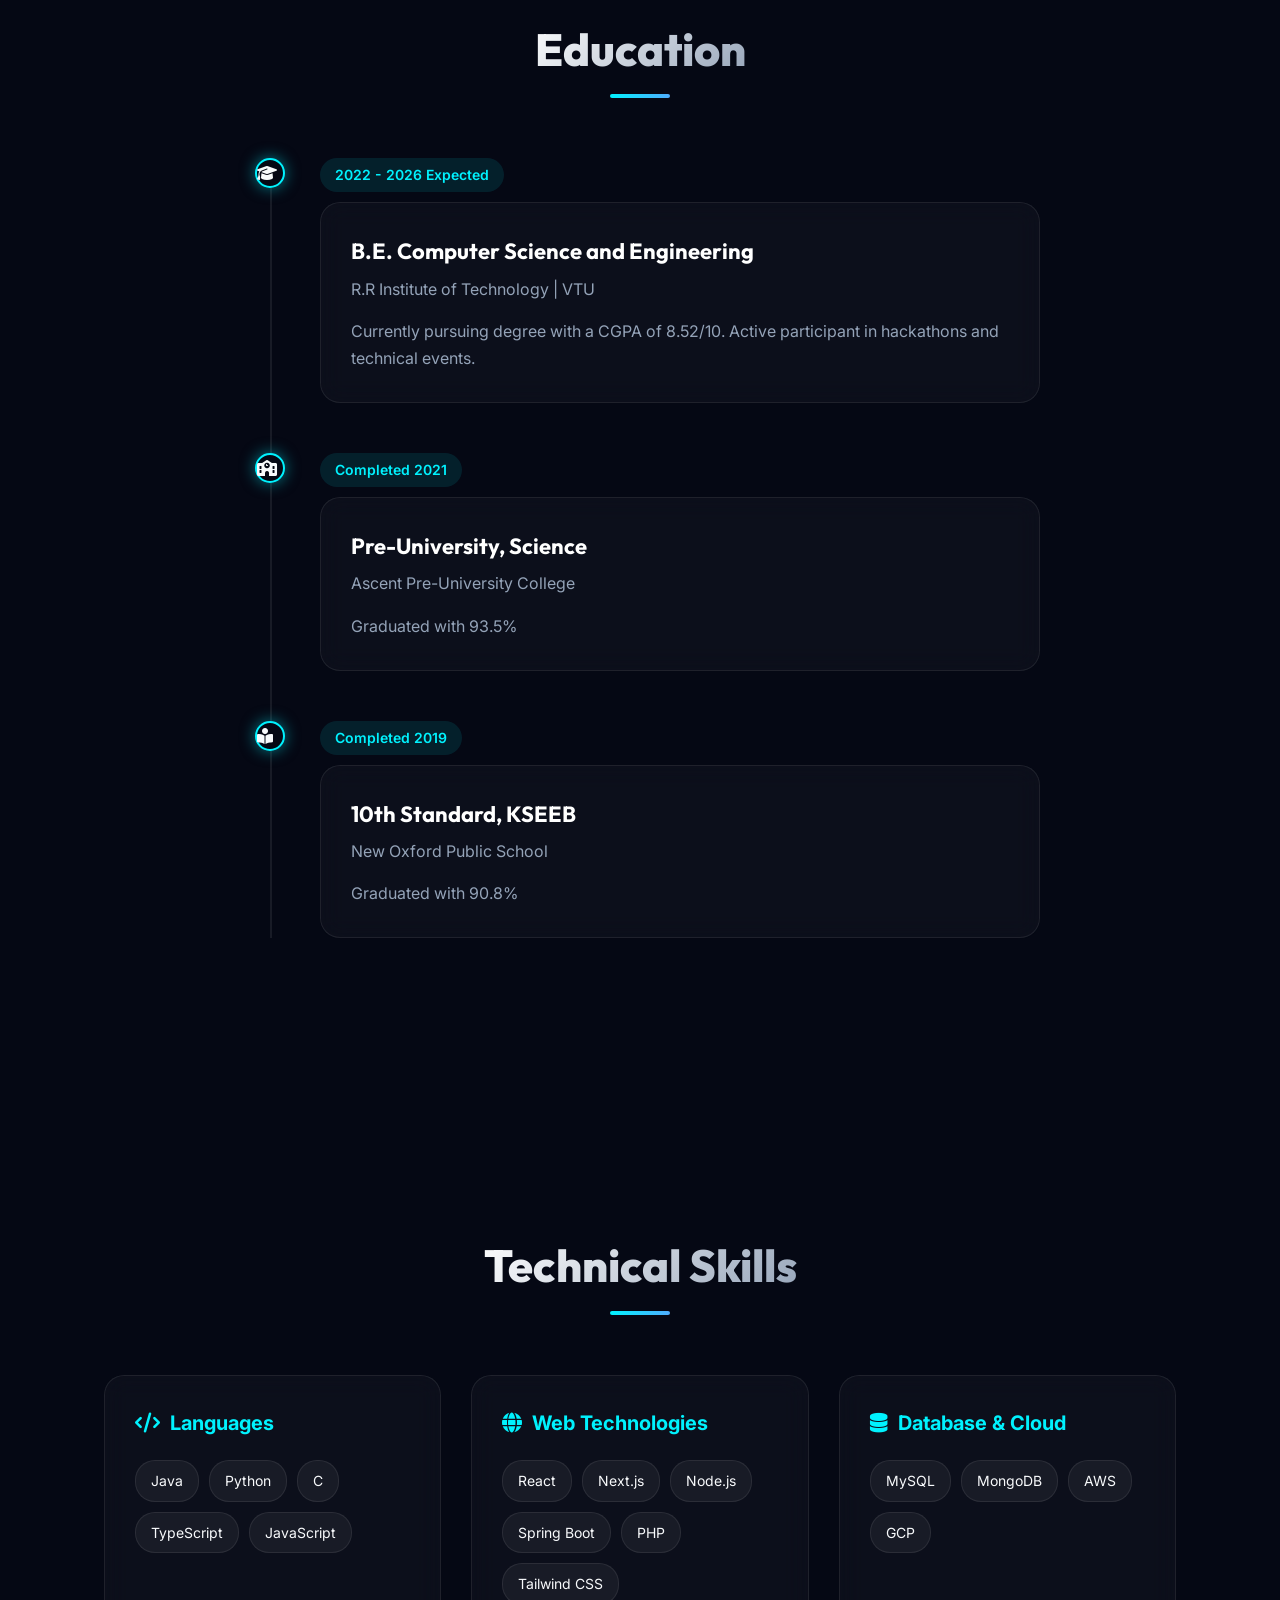
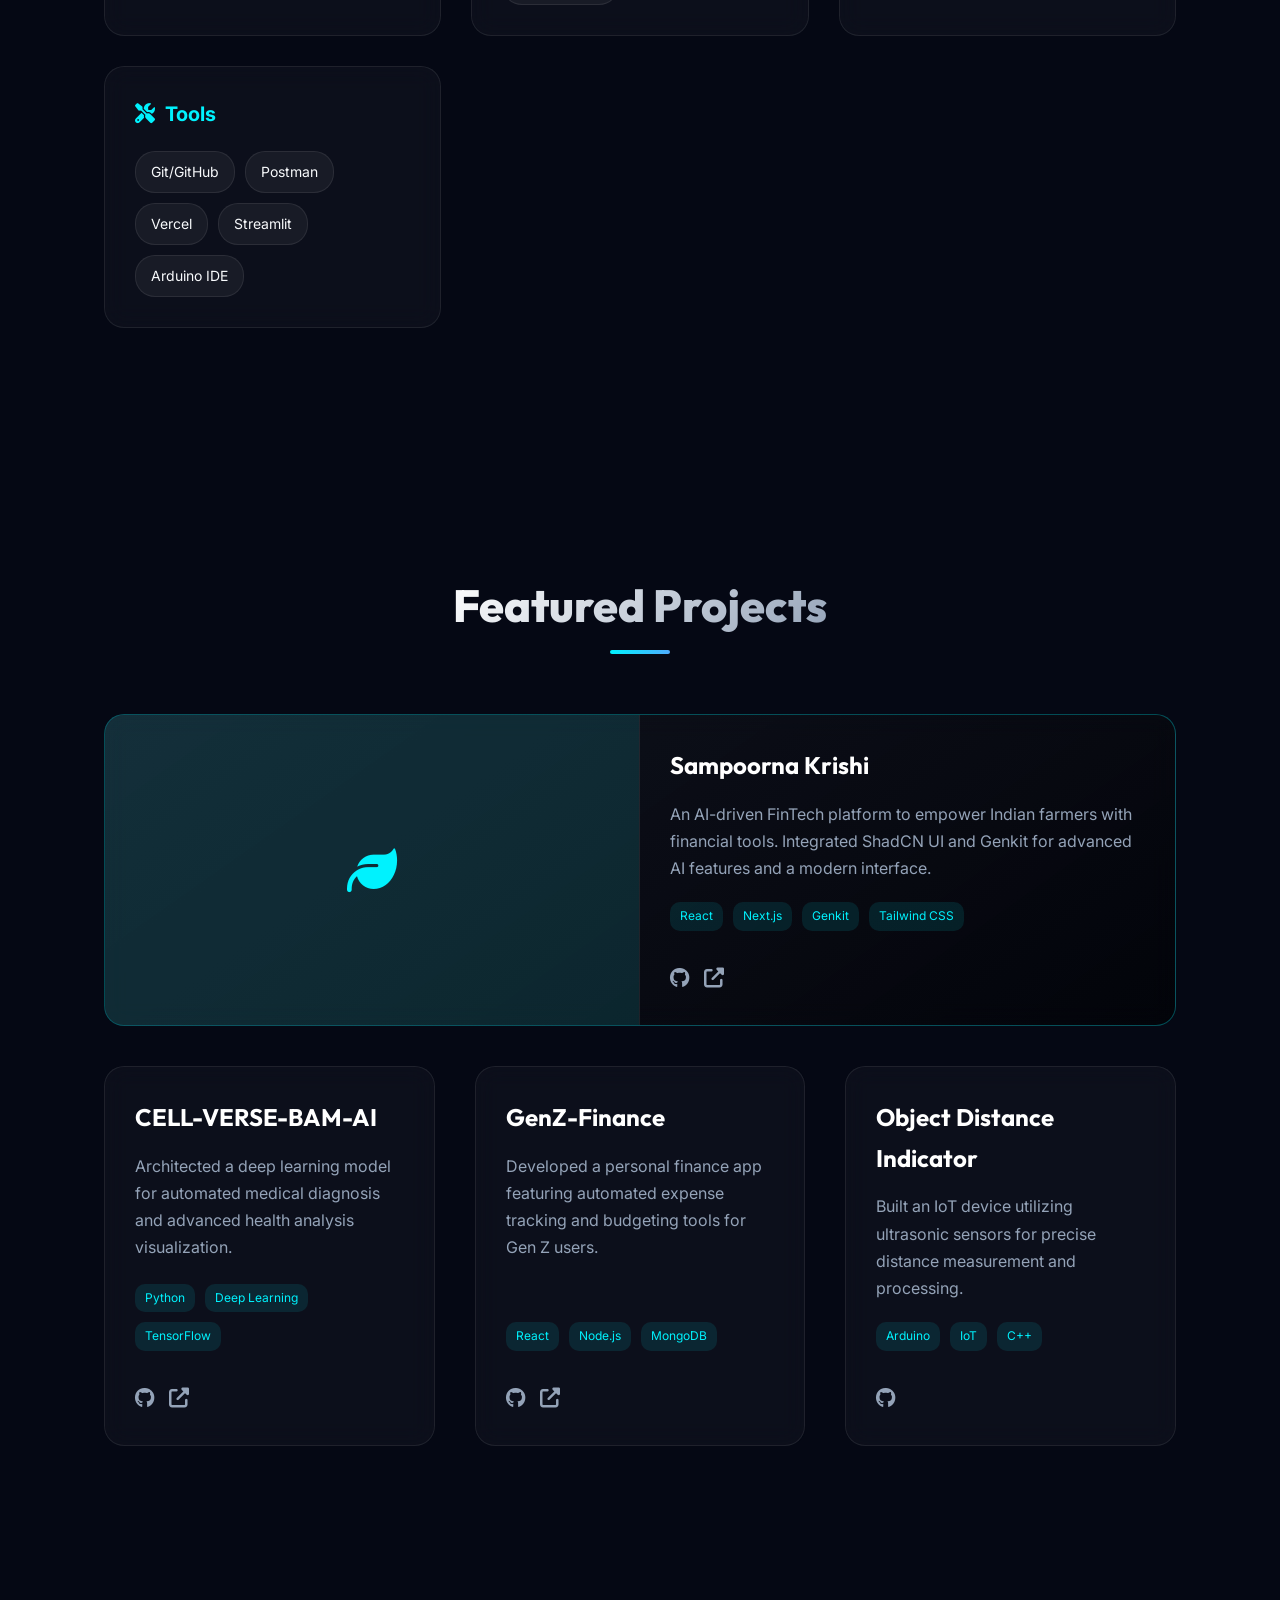
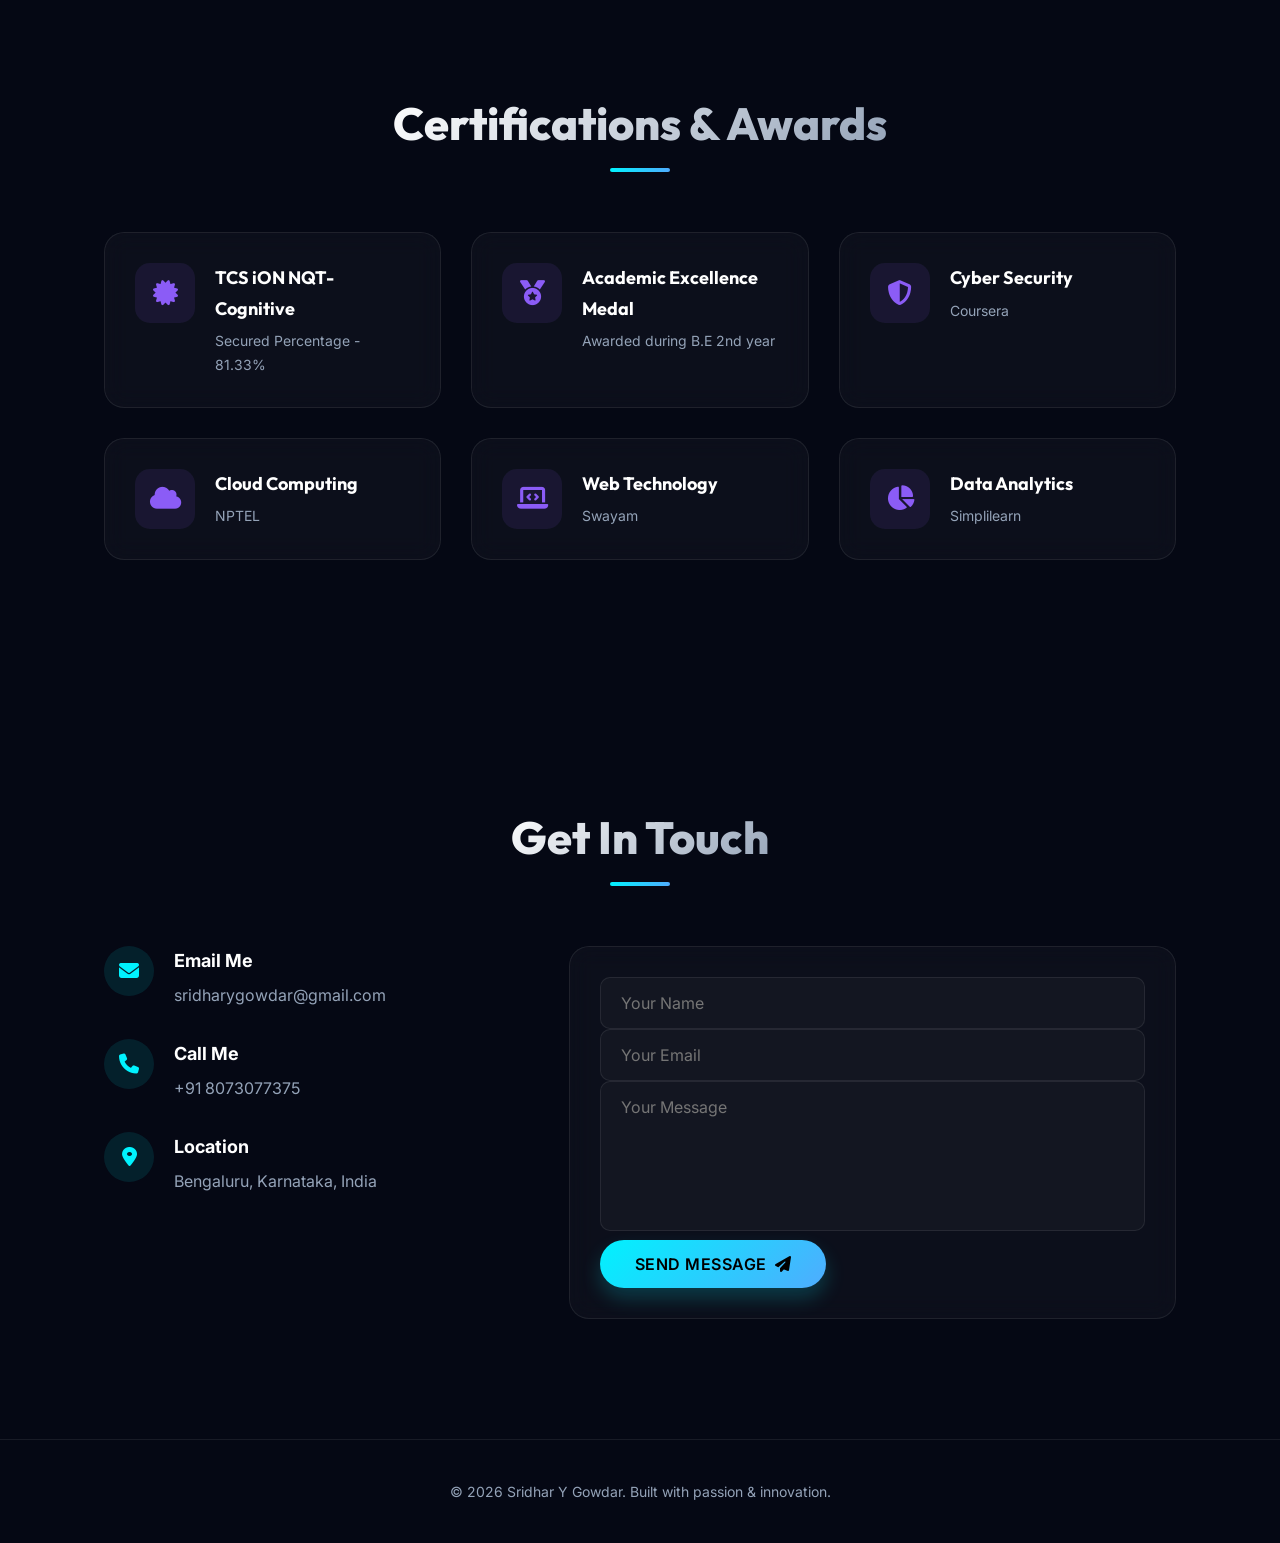
==== commit a4563ba8: "feat: added full education history and missing certifications from SDE.pdf" ====
--- a/index.html
+++ b/index.html
@@ -171,14 +171,36 @@
             </div>
             
             <div class="timeline reveal">
-                <!-- Education -->
+                <!-- Education 1 -->
                 <div class="timeline-item">
                     <div class="timeline-icon"><i class="fas fa-graduation-cap"></i></div>
-                    <span class="timeline-date">2022 - 2026</span>
+                    <span class="timeline-date">2022 - 2026 Expected</span>
                     <div class="timeline-content glass-card">
                         <h3>B.E. Computer Science and Engineering</h3>
-                        <h4>RR Institute of Technology | VTU</h4>
+                        <h4>R.R Institute of Technology | VTU</h4>
                         <p>Currently pursuing degree with a CGPA of 8.52/10. Active participant in hackathons and technical events.</p>
+                    </div>
+                </div>
+
+                <!-- Education 2 -->
+                <div class="timeline-item">
+                    <div class="timeline-icon"><i class="fas fa-school"></i></div>
+                    <span class="timeline-date">Completed 2021</span>
+                    <div class="timeline-content glass-card">
+                        <h3>Pre-University, Science</h3>
+                        <h4>Ascent Pre-University College</h4>
+                        <p>Graduated with 93.5%</p>
+                    </div>
+                </div>
+
+                <!-- Education 3 -->
+                <div class="timeline-item">
+                    <div class="timeline-icon"><i class="fas fa-book-reader"></i></div>
+                    <span class="timeline-date">Completed 2019</span>
+                    <div class="timeline-content glass-card">
+                        <h3>10th Standard, KSEEB</h3>
+                        <h4>New Oxford Public School</h4>
+                        <p>Graduated with 90.8%</p>
                     </div>
                 </div>
             </div>
@@ -364,6 +386,22 @@
                         <p>NPTEL</p>
                     </div>
                 </div>
+
+                <div class="cert-card glass-card">
+                    <div class="cert-icon"><i class="fas fa-laptop-code"></i></div>
+                    <div class="cert-info">
+                        <h3>Web Technology</h3>
+                        <p>Swayam</p>
+                    </div>
+                </div>
+                
+                <div class="cert-card glass-card">
+                    <div class="cert-icon"><i class="fas fa-chart-pie"></i></div>
+                    <div class="cert-info">
+                        <h3>Data Analytics</h3>
+                        <p>Simplilearn</p>
+                    </div>
+                </div>
             </div>
         </div>
     </section>
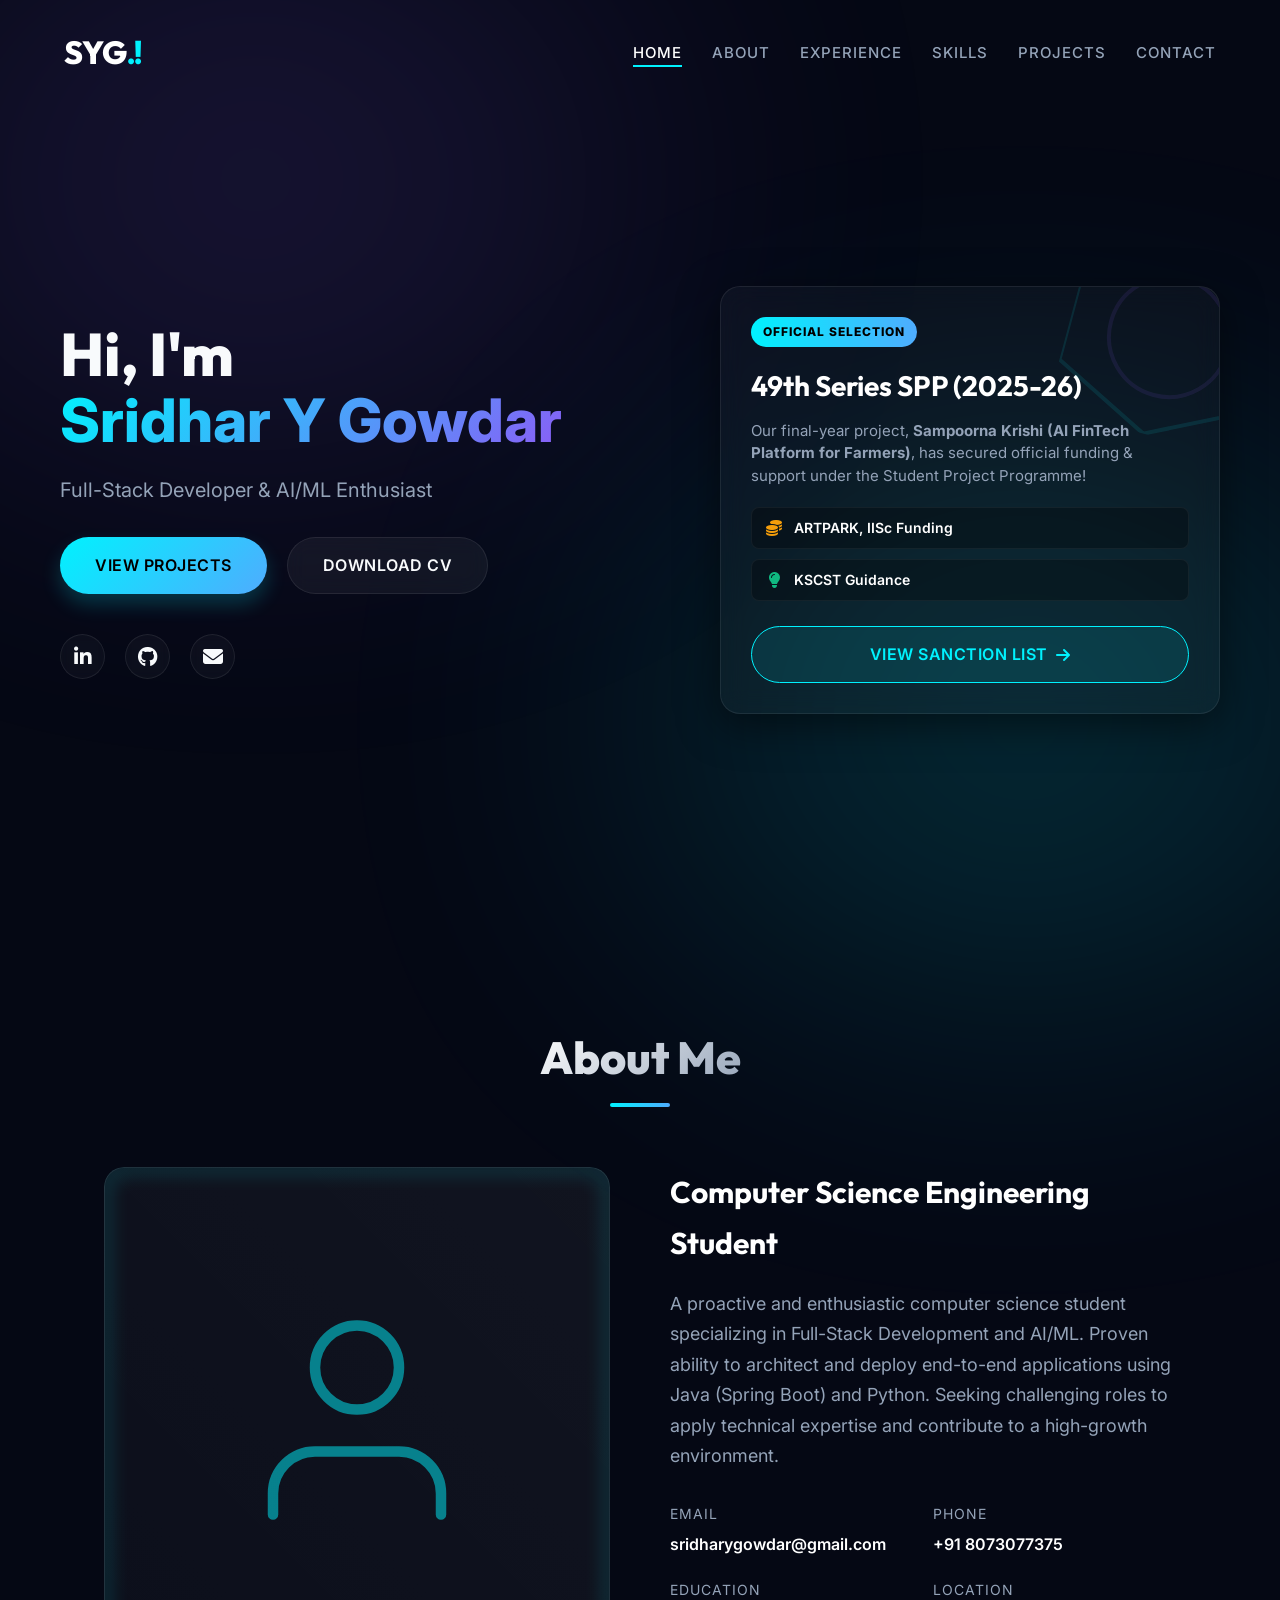
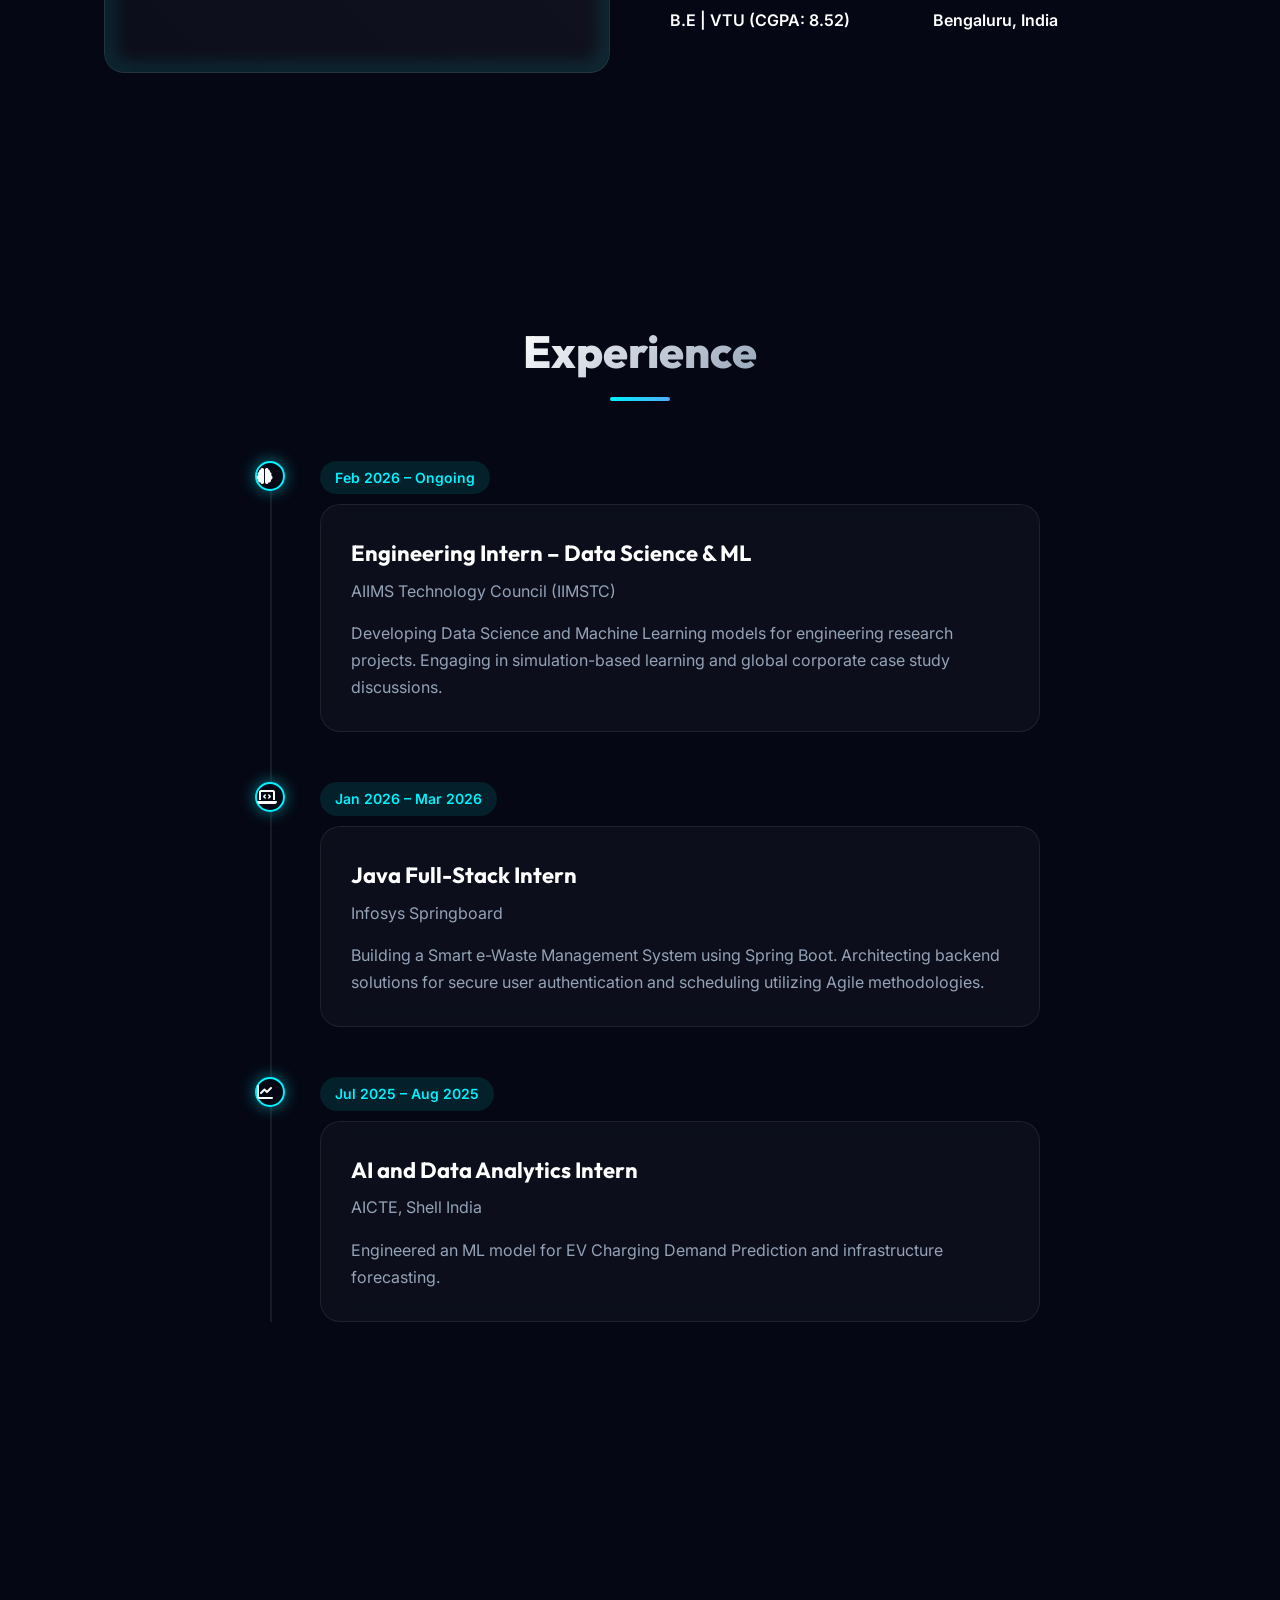
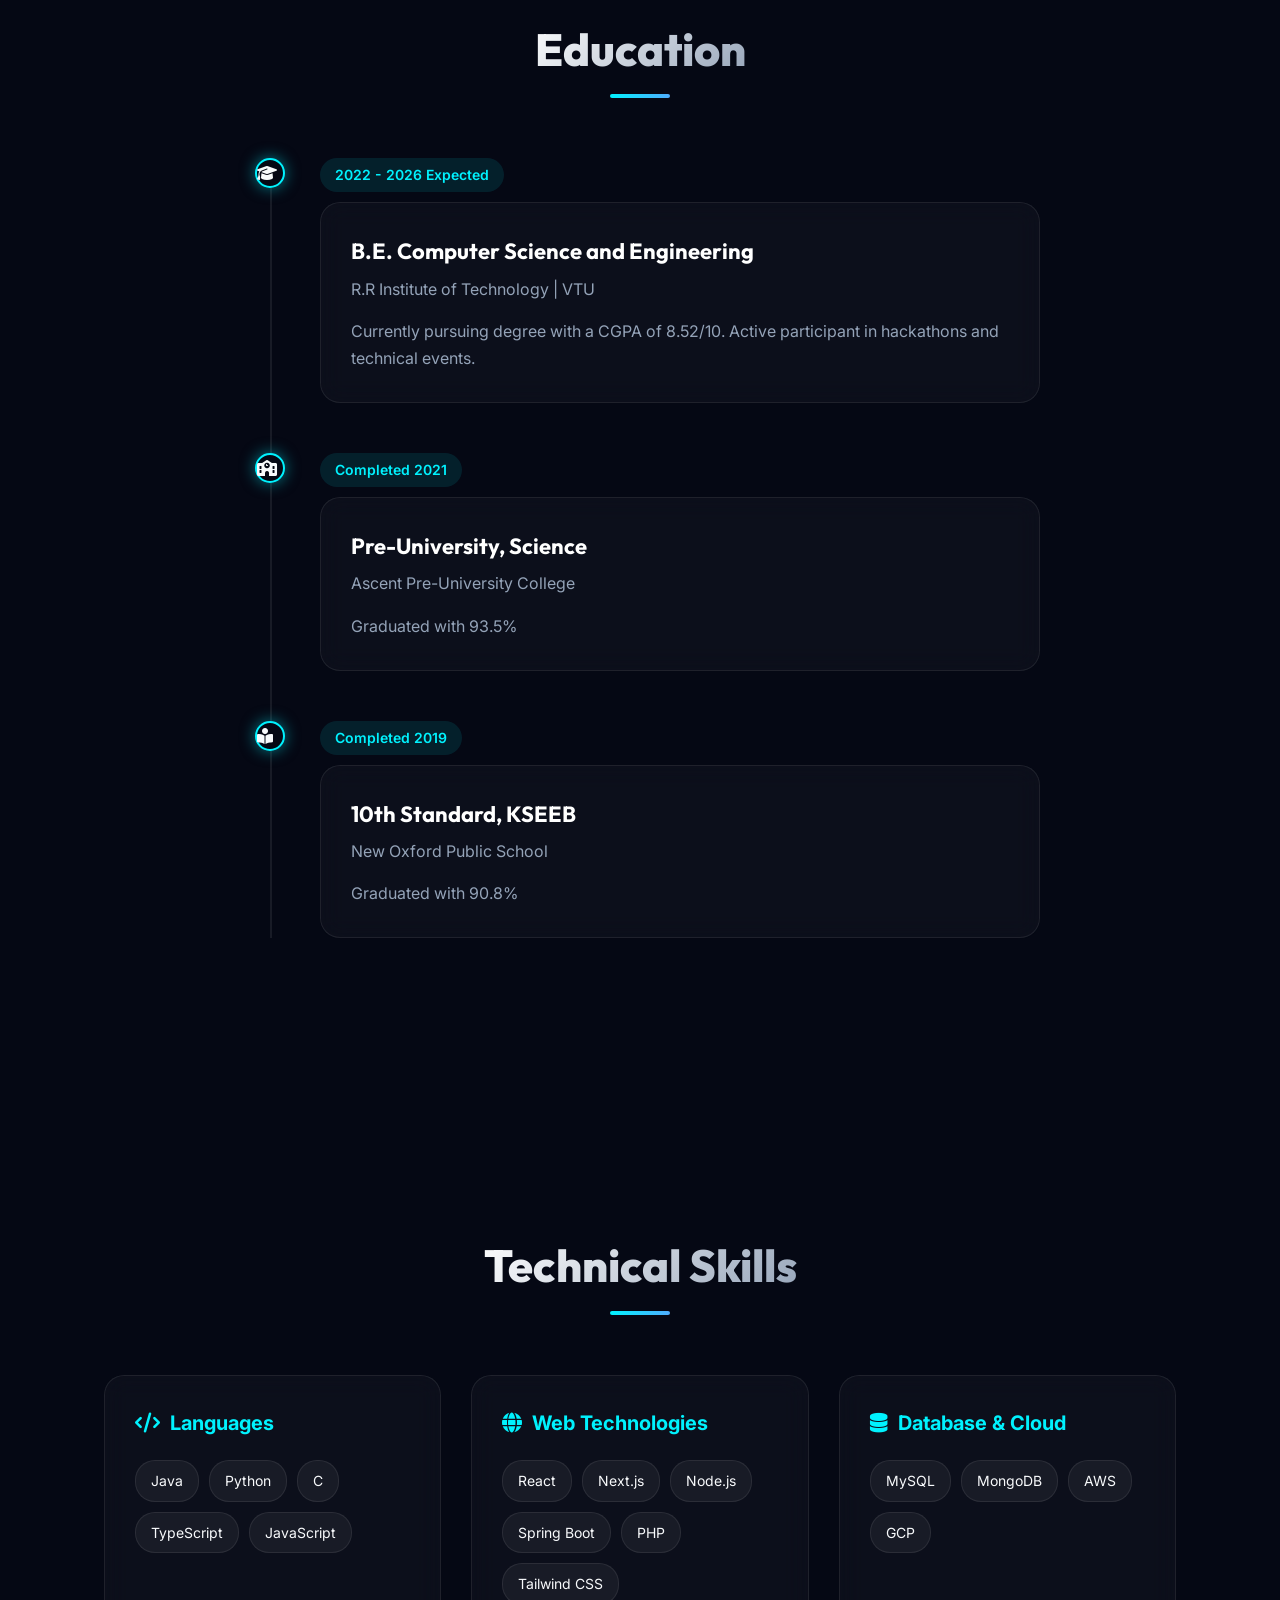
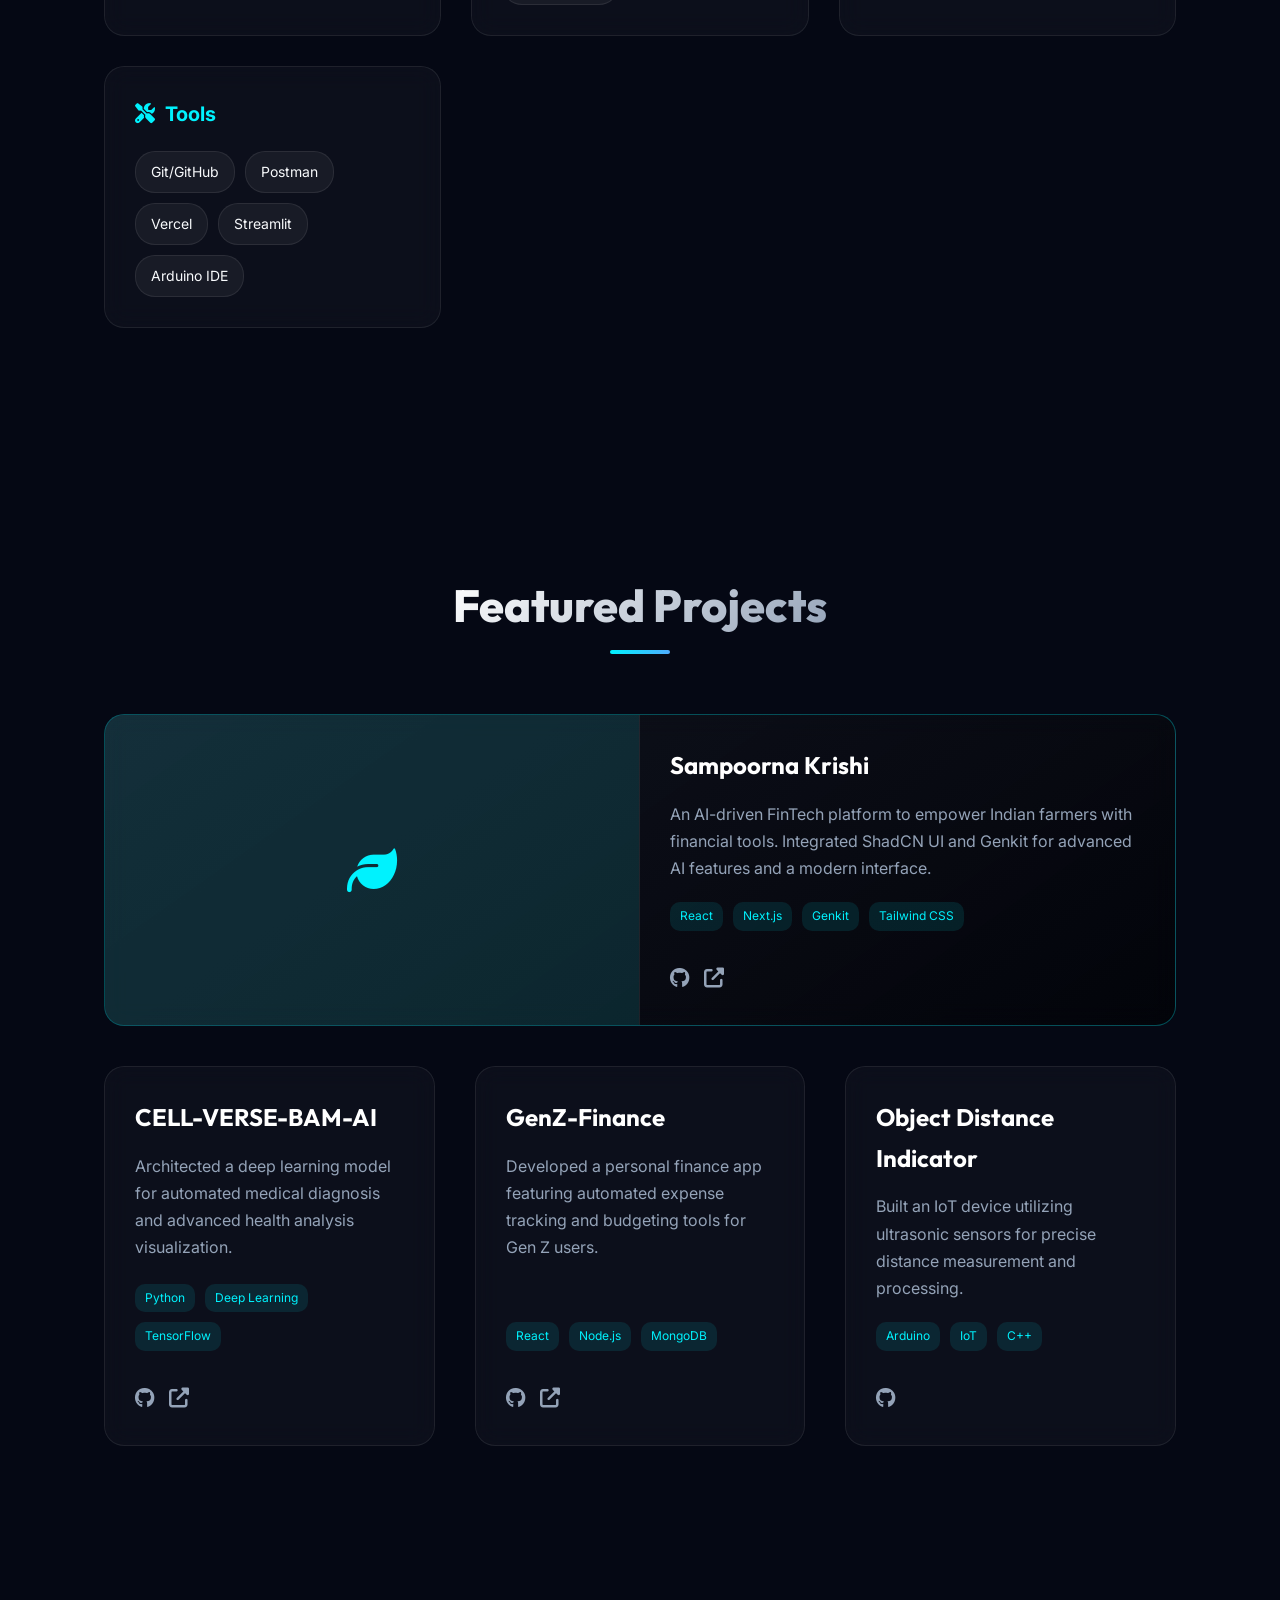
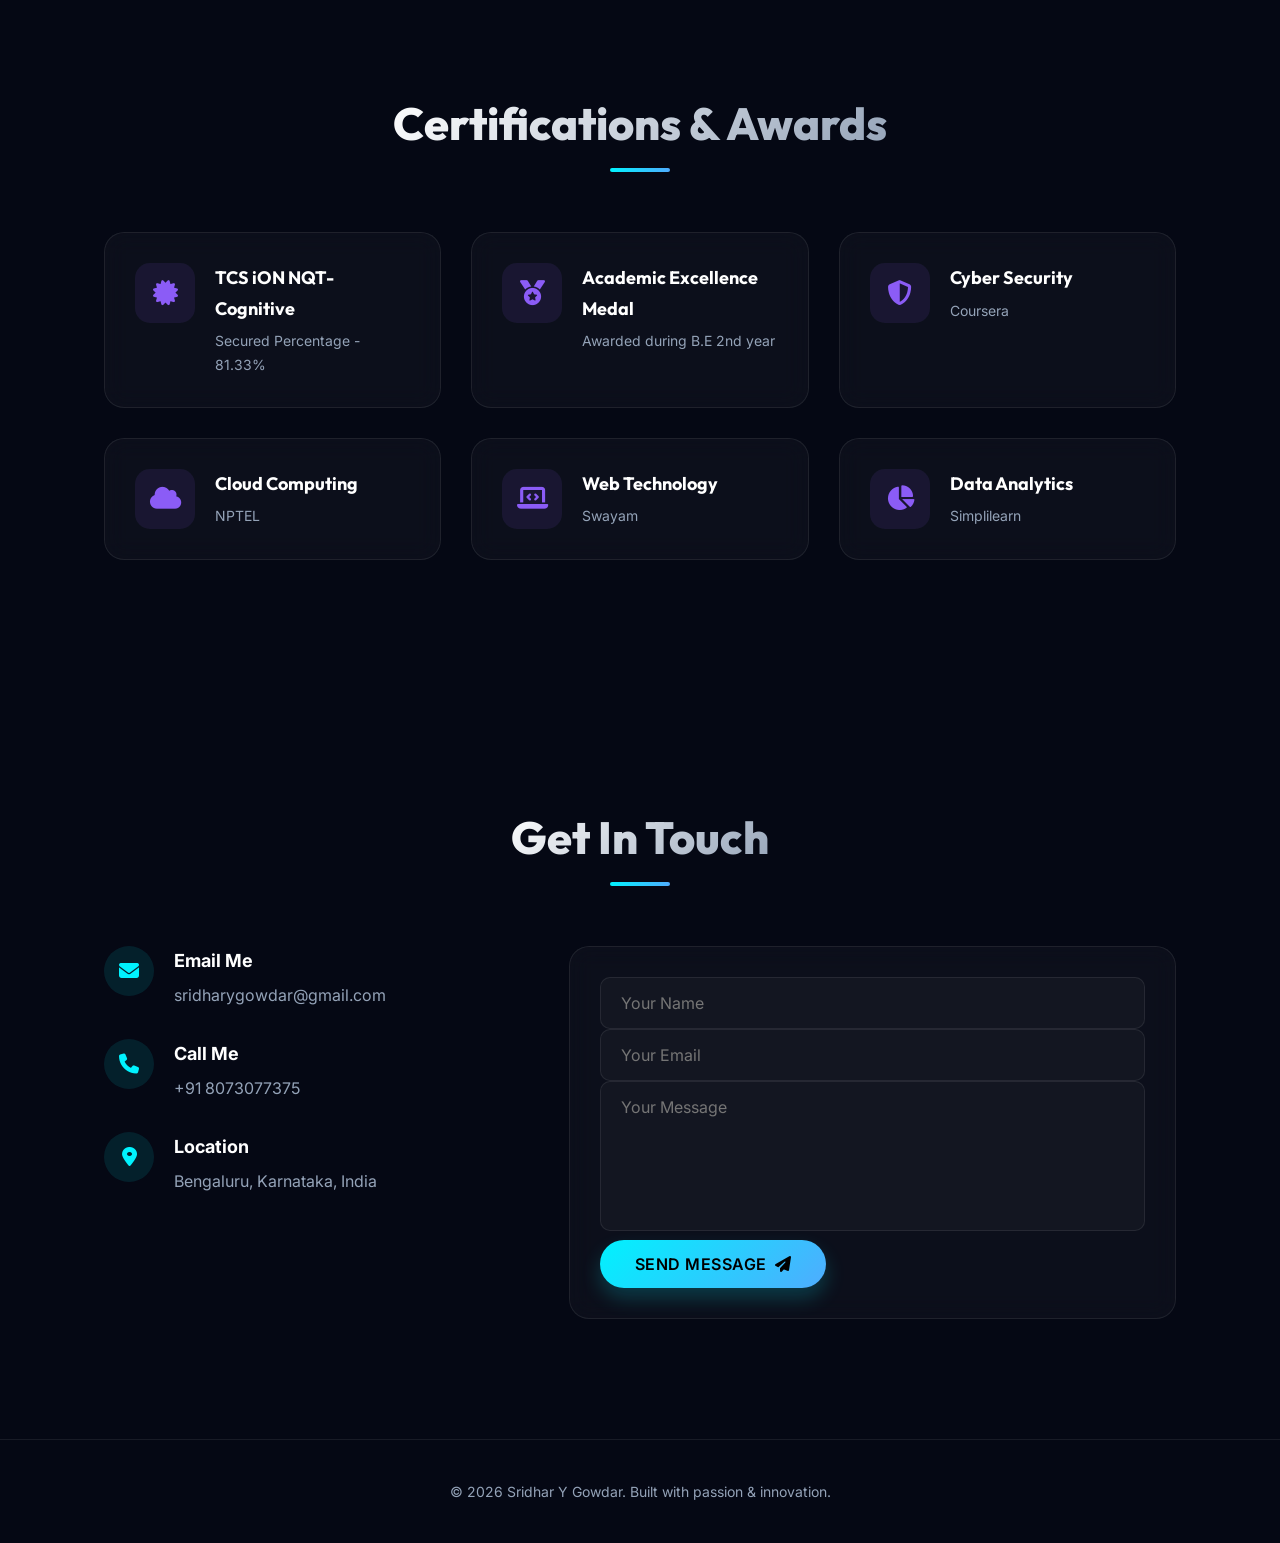
==== commit 759c9374: "fix: refactored hero section for responsive mobile stacking and fixed css syntax" ====
--- a/index.html
+++ b/index.html
@@ -7,7 +7,7 @@
     <!-- Font Awesome -->
     <link rel="stylesheet" href="https://cdnjs.cloudflare.com/ajax/libs/font-awesome/6.4.0/css/all.min.css">
     <!-- Custom CSS -->
-    <link rel="stylesheet" href="css/style.css?v=2.0">
+    <link rel="stylesheet" href="css/style.css?v=3.0">
 </head>
 <body>
     <!-- Header -->
@@ -31,17 +31,17 @@
     </header>
 
     <!-- Hero Section -->
-    <section id="home" class="hero" style="display: flex; align-items: center; justify-content: space-between; padding: 10rem 2rem; max-width: 1200px; margin: 0 auto; gap: 4rem;">
+    <section id="home" class="hero hero-split">
         
         <!-- Left Side: Hero Content -->
-        <div class="hero-content reveal" style="flex: 1; text-align: left; max-width: 600px;">
-            <h1 style="font-size: clamp(4rem, 5vw, 6rem); margin-bottom: 2rem;">Hi, I'm <br><span>Sridhar Y Gowdar</span></h1>
-            <p style="font-size: 2rem; color: var(--text-muted); margin-bottom: 3rem;">Full-Stack Developer & AI/ML Enthusiast</p>
-            <div class="hero-buttons" style="justify-content: flex-start;">
+        <div class="hero-content reveal">
+            <h1>Hi, I'm <br><span>Sridhar Y Gowdar</span></h1>
+            <p>Full-Stack Developer & AI/ML Enthusiast</p>
+            <div class="hero-buttons">
                 <a href="#projects" class="btn primary">View Projects</a>
                 <a href="SDE.pdf" download class="btn secondary">Download CV</a>
             </div>
-            <div class="social-icons" style="justify-content: flex-start; margin-top: 3rem;">
+            <div class="social-icons">
                 <a href="https://www.linkedin.com/in/sridhar-y-gowdar-66a74a276" target="_blank"><i class="fab fa-linkedin-in"></i></a>
                 <a href="https://github.com/sridhar-y-g" target="_blank"><i class="fab fa-github"></i></a>
                 <a href="mailto:sridharygowdar@gmail.com"><i class="fas fa-envelope"></i></a>
@@ -49,31 +49,31 @@
         </div>
 
         <!-- Right Side: SPP Funding Highlight Card -->
-        <div class="hero-spp reveal glass-card" style="flex: 1; max-width: 500px; padding: 3rem; background: linear-gradient(135deg, rgba(255,255,255,0.05), rgba(0,242,254,0.05)); border: 1px solid rgba(0,242,254,0.3); position: relative; overflow: hidden; box-shadow: 0 10px 40px rgba(0,0,0,0.5);">
+        <div class="hero-spp reveal glass-card spp-float-card">
             
             <!-- Elegant SVG Background Graphic inside card -->
-            <svg style="position: absolute; top: -50px; right: -50px; width: 200px; height: 200px; opacity: 0.1; transform: rotate(15deg); pointer-events: none;" viewBox="0 0 100 100">
+            <svg class="spp-float-bg" viewBox="0 0 100 100">
                 <polygon points="50,0 100,25 100,75 50,100 0,75 0,25" fill="none" stroke="#00f2fe" stroke-width="2"/>
                 <circle cx="50" cy="50" r="30" fill="none" stroke="#8b5cf6" stroke-width="2"/>
             </svg>
 
-            <span style="display: inline-block; padding: 0.5rem 1.2rem; background: linear-gradient(90deg, #00f2fe, #4facfe); color: #000; font-weight: 800; font-size: 1.2rem; border-radius: 20px; text-transform: uppercase; letter-spacing: 1px; margin-bottom: 1.5rem;">Official Selection</span>
-            
-            <h3 style="font-size: 2.5rem; margin-bottom: 1rem; color: #fff;">49th Series SPP (2025-26)</h3>
-            <p style="font-size: 1.5rem; color: var(--text-muted); margin-bottom: 2rem; line-height: 1.5;">Our final-year project, <strong>Sampoorna Krishi (AI FinTech Platform for Farmers)</strong>, has secured official funding & support under the Student Project Programme!</p>
-            
-            <div style="display: flex; flex-direction: column; gap: 1rem; margin-bottom: 2.5rem;">
-                <div style="display: flex; align-items: center; gap: 1rem; padding: 0.8rem; background: rgba(0,0,0,0.3); border-radius: 8px; border: 1px solid rgba(255,255,255,0.05);">
-                    <i class="fas fa-coins" style="color: #f59e0b; width: 20px; text-align: center;"></i>
-                    <span style="font-size: 1.3rem; font-weight: 600;">ARTPARK, IISc Funding</span>
-                </div>
-                <div style="display: flex; align-items: center; gap: 1rem; padding: 0.8rem; background: rgba(0,0,0,0.3); border-radius: 8px; border: 1px solid rgba(255,255,255,0.05);">
-                    <i class="fas fa-lightbulb" style="color: #10b981; width: 20px; text-align: center;"></i>
-                    <span style="font-size: 1.3rem; font-weight: 600;">KSCST Guidance</span>
-                </div>
-            </div>
-
-            <a href="KSCST_SPP_Project.pdf" target="_blank" class="btn" style="background: rgba(0,242,254,0.1); color: #00f2fe; border: 1px solid #00f2fe; width: 100%; justify-content: center; transition: all 0.3s;">View Sanction List <i class="fas fa-arrow-right" style="margin-left:8px;"></i></a>
+            <span class="spp-float-badge">Official Selection</span>
+            
+            <h3>49th Series SPP (2025-26)</h3>
+            <p class="spp-float-desc">Our final-year project, <strong>Sampoorna Krishi (AI FinTech Platform for Farmers)</strong>, has secured official funding & support under the Student Project Programme!</p>
+            
+            <div class="spp-float-tags">
+                <div class="spp-float-tag">
+                    <i class="fas fa-coins" style="color: #f59e0b;"></i>
+                    <span>ARTPARK, IISc Funding</span>
+                </div>
+                <div class="spp-float-tag">
+                    <i class="fas fa-lightbulb" style="color: #10b981;"></i>
+                    <span>KSCST Guidance</span>
+                </div>
+            </div>
+
+            <a href="KSCST_SPP_Project.pdf" target="_blank" class="btn btn-spp-action">View Sanction List <i class="fas fa-arrow-right" style="margin-left:8px;"></i></a>
         </div>
     </section>
 
--- a/css/style.css
+++ b/css/style.css
@@ -158,23 +158,24 @@
 }
 @media (min-width: 768px) { .cursor-follower { display: block; } }
 
-/* Hero Section */
-.hero {
-    height: 100vh; display: flex; align-items: center; padding: 0 10%;
+/* Hero Section (Responsive Split) */
+.hero-split {
+    display: flex; align-items: center; justify-content: space-between;
+    padding: 15rem 2rem 5rem 2rem; max-width: 1200px; margin: 0 auto; gap: 4rem; min-height: 100vh;
     position: relative;
 }
-.hero-content { max-width: 70rem; z-index: 2; }
+.hero-content { flex: 1; text-align: left; max-width: 600px; z-index: 2; }
 .hero-content h1 {
-    font-family: 'Outfit', sans-serif; font-size: 6rem; font-weight: 800;
+    font-family: 'Outfit', sans-serif; font-size: clamp(4rem, 5vw, 6rem); font-weight: 800;
     line-height: 1.1; margin-bottom: 2rem;
 }
 .hero-content h1 span {
     background: linear-gradient(135deg, var(--primary-color), var(--accent));
     -webkit-background-clip: text; -webkit-text-fill-color: transparent;
 }
-.hero-content p { font-size: 2rem; color: var(--text-muted); margin-bottom: 4rem; max-width: 60rem;}
-.hero-buttons { display: flex; gap: 2rem; margin-bottom: 4rem; }
-.social-icons { display: flex; gap: 2rem; }
+.hero-content p { font-size: 2rem; color: var(--text-muted); margin-bottom: 3rem; max-width: 60rem;}
+.hero-buttons { display: flex; gap: 2rem; margin-bottom: 4rem; justify-content: flex-start; }
+.social-icons { display: flex; justify-content: flex-start; gap: 2rem; margin-top: 3rem; }
 .social-icons a {
     width: 4.5rem; height: 4.5rem; border-radius: 50%;
     display: flex; align-items: center; justify-content: center;
@@ -187,6 +188,35 @@
     transform: translateY(-5px); box-shadow: 0 10px 20px rgba(0, 242, 254, 0.3); border-color: transparent;
 }
 
+/* Right Side SPP Float Card */
+.spp-float-card {
+    flex: 1; max-width: 500px; padding: 3.5rem;
+    background: linear-gradient(135deg, rgba(255,255,255,0.05), rgba(0,242,254,0.05));
+    border: 1px solid rgba(0,242,254,0.3); position: relative; overflow: hidden;
+    box-shadow: 0 10px 40px rgba(0,0,0,0.5); z-index: 2; border-radius: 2rem;
+}
+.spp-float-bg {
+    position: absolute; top: -50px; right: -50px; width: 200px; height: 200px;
+    opacity: 0.1; transform: rotate(15deg); pointer-events: none;
+}
+.spp-float-badge {
+    display: inline-block; padding: 0.5rem 1.2rem;
+    background: linear-gradient(90deg, #00f2fe, #4facfe); color: #000;
+    font-weight: 800; font-size: 1.2rem; border-radius: 2rem;
+    text-transform: uppercase; letter-spacing: 1px; margin-bottom: 1.5rem;
+}
+.spp-float-card h3 { font-size: 2.8rem; margin-bottom: 1rem; color: #fff; font-family: 'Outfit', sans-serif;}
+.spp-float-desc { font-size: 1.5rem; color: var(--text-muted); margin-bottom: 2rem; line-height: 1.5; }
+.spp-float-tags { display: flex; flex-direction: column; gap: 1rem; margin-bottom: 2.5rem; }
+.spp-float-tag { display: flex; align-items: center; gap: 1rem; padding: 0.8rem 1.2rem; background: rgba(0,0,0,0.3); border-radius: 8px; border: 1px solid rgba(255,255,255,0.05); }
+.spp-float-tag i { color: var(--primary-color); text-align: center; width: 20px; font-size: 1.6rem;}
+.spp-float-tag span { font-size: 1.4rem; font-weight: 600; color: #fff;}
+.btn-spp-action {
+    background: rgba(0,242,254,0.1); color: #00f2fe; border: 1px solid #00f2fe;
+    width: 100%; justify-content: center; transition: all 0.3s;
+}
+.btn-spp-action:hover { background: #00f2fe; color: #000; box-shadow: 0 0 20px rgba(0,242,254,0.4); }
+
 /* Glassmorphism Cards */
 .glass-card {
     background: var(--card-bg); backdrop-filter: blur(12px);
@@ -198,7 +228,7 @@
     content: ''; position: absolute; top: 0; left: -100%;
     width: 50%; height: 100%;
     background: linear-gradient(90deg, transparent, rgba(255,255,255,0.05), transparent);
-    transition: 0.5s; skewX(-25deg);
+    transition: 0.5s; transform: skewX(-25deg);
 }
 .glass-card:hover {
     transform: translateY(-10px); border-color: rgba(0, 242, 254, 0.5);
@@ -279,7 +309,7 @@
 .project-info p { color: var(--text-muted); margin-bottom: 2rem; flex: 1; }
 .tech-stack { display: flex; flex-wrap: wrap; gap: 1rem; margin-bottom: 3rem; }
 .tech-stack span { font-size: 1.2rem; color: var(--primary-color); background: rgba(0, 242, 254, 0.1); padding: 0.4rem 1rem; border-radius: 1rem; }
-.project-links { display: flex; gap: 1.5rem; mt-auto; }
+.project-links { display: flex; gap: 1.5rem; margin-top: auto; }
 .project-links a { font-size: 2rem; color: var(--text-muted); transition: var(--transition); }
 .project-links a:hover { color: var(--primary-color); transform: translateY(-3px); }
 
@@ -320,7 +350,10 @@
 /* Responsive Design */
 @media (max-width: 991px) {
     html { font-size: 55%; }
-    .hero-content h1 { font-size: 5rem; }
+    .hero-split { flex-direction: column; text-align: center; gap: 6rem; padding-top: 15rem; min-height: auto; }
+    .hero-content { margin: 0 auto; text-align: center; }
+    .hero-buttons { justify-content: center; }
+    .social-icons { justify-content: center; }
     .about-grid, .contact-grid { grid-template-columns: 1fr; }
     .project-card.featured { grid-template-columns: 1fr; }
     .project-card.featured .project-img { height: 250px; border-right: none; border-bottom: 1px solid var(--glass-border); }
